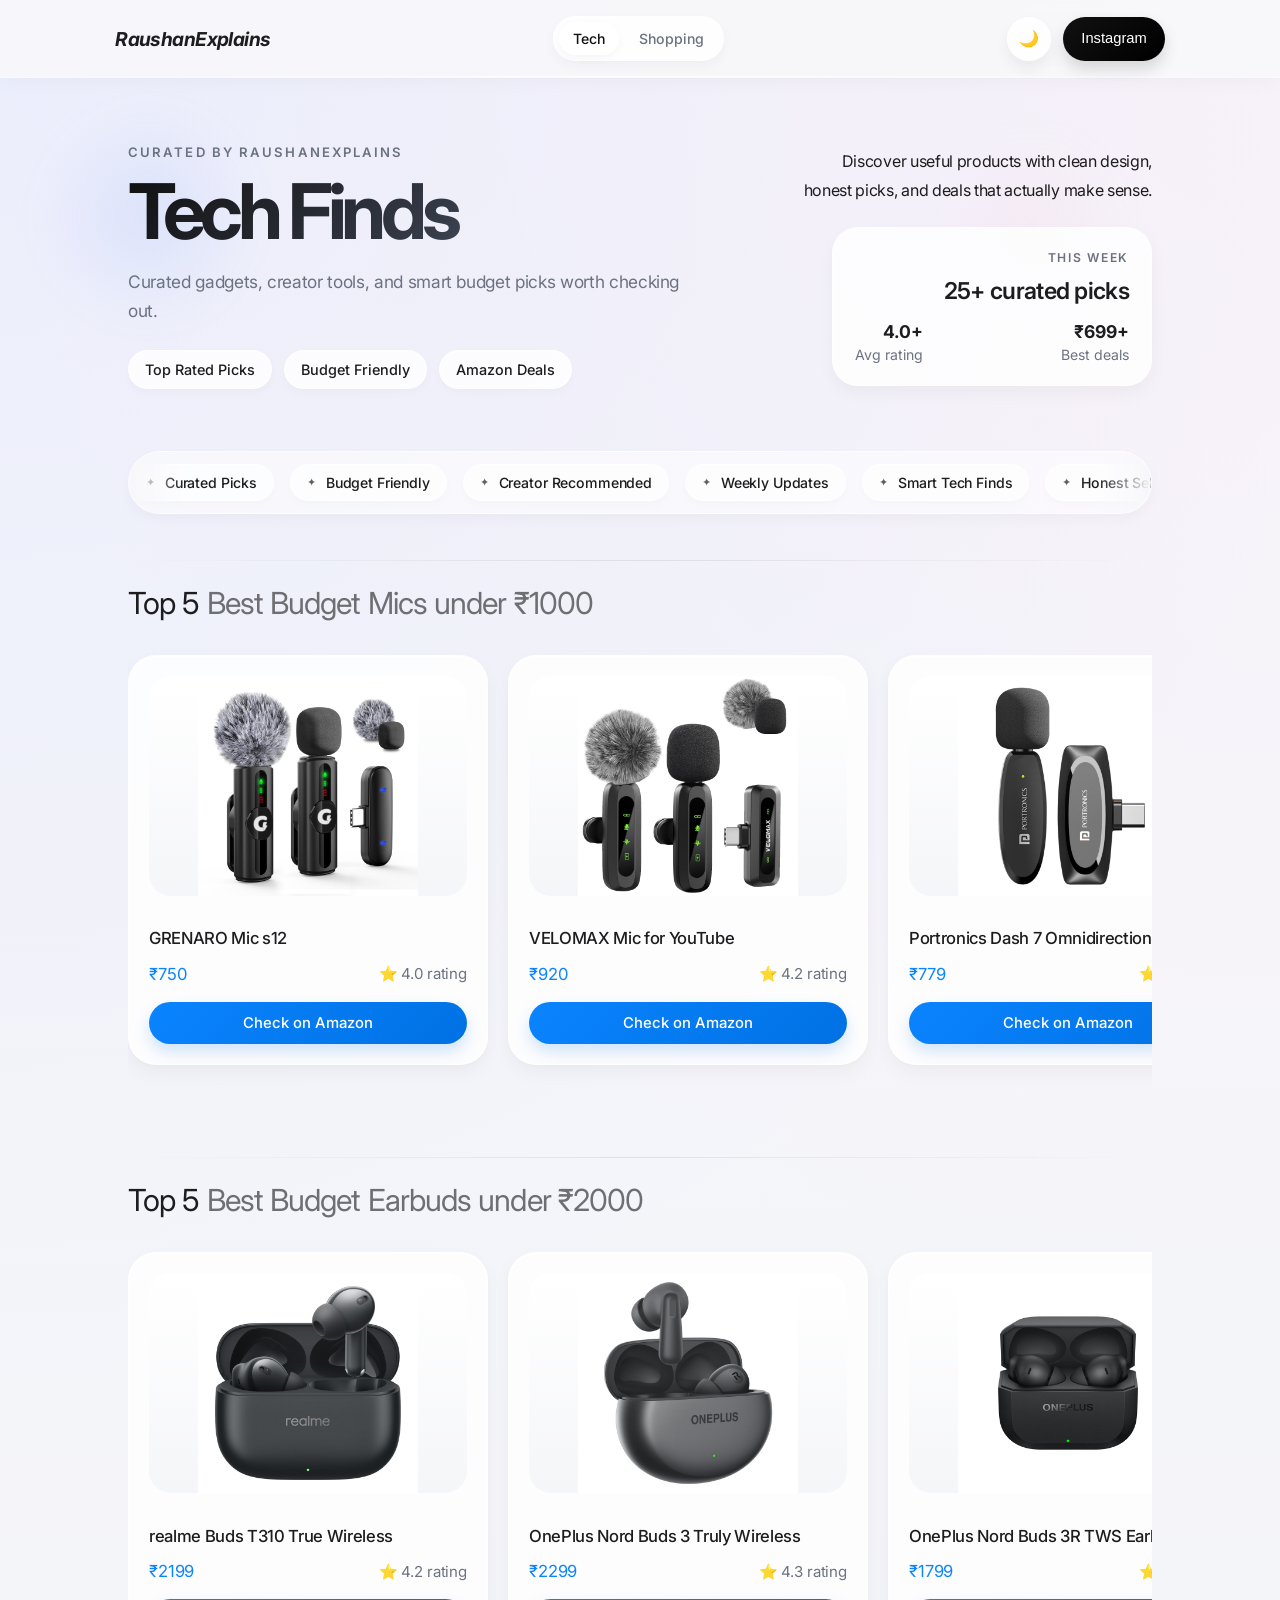
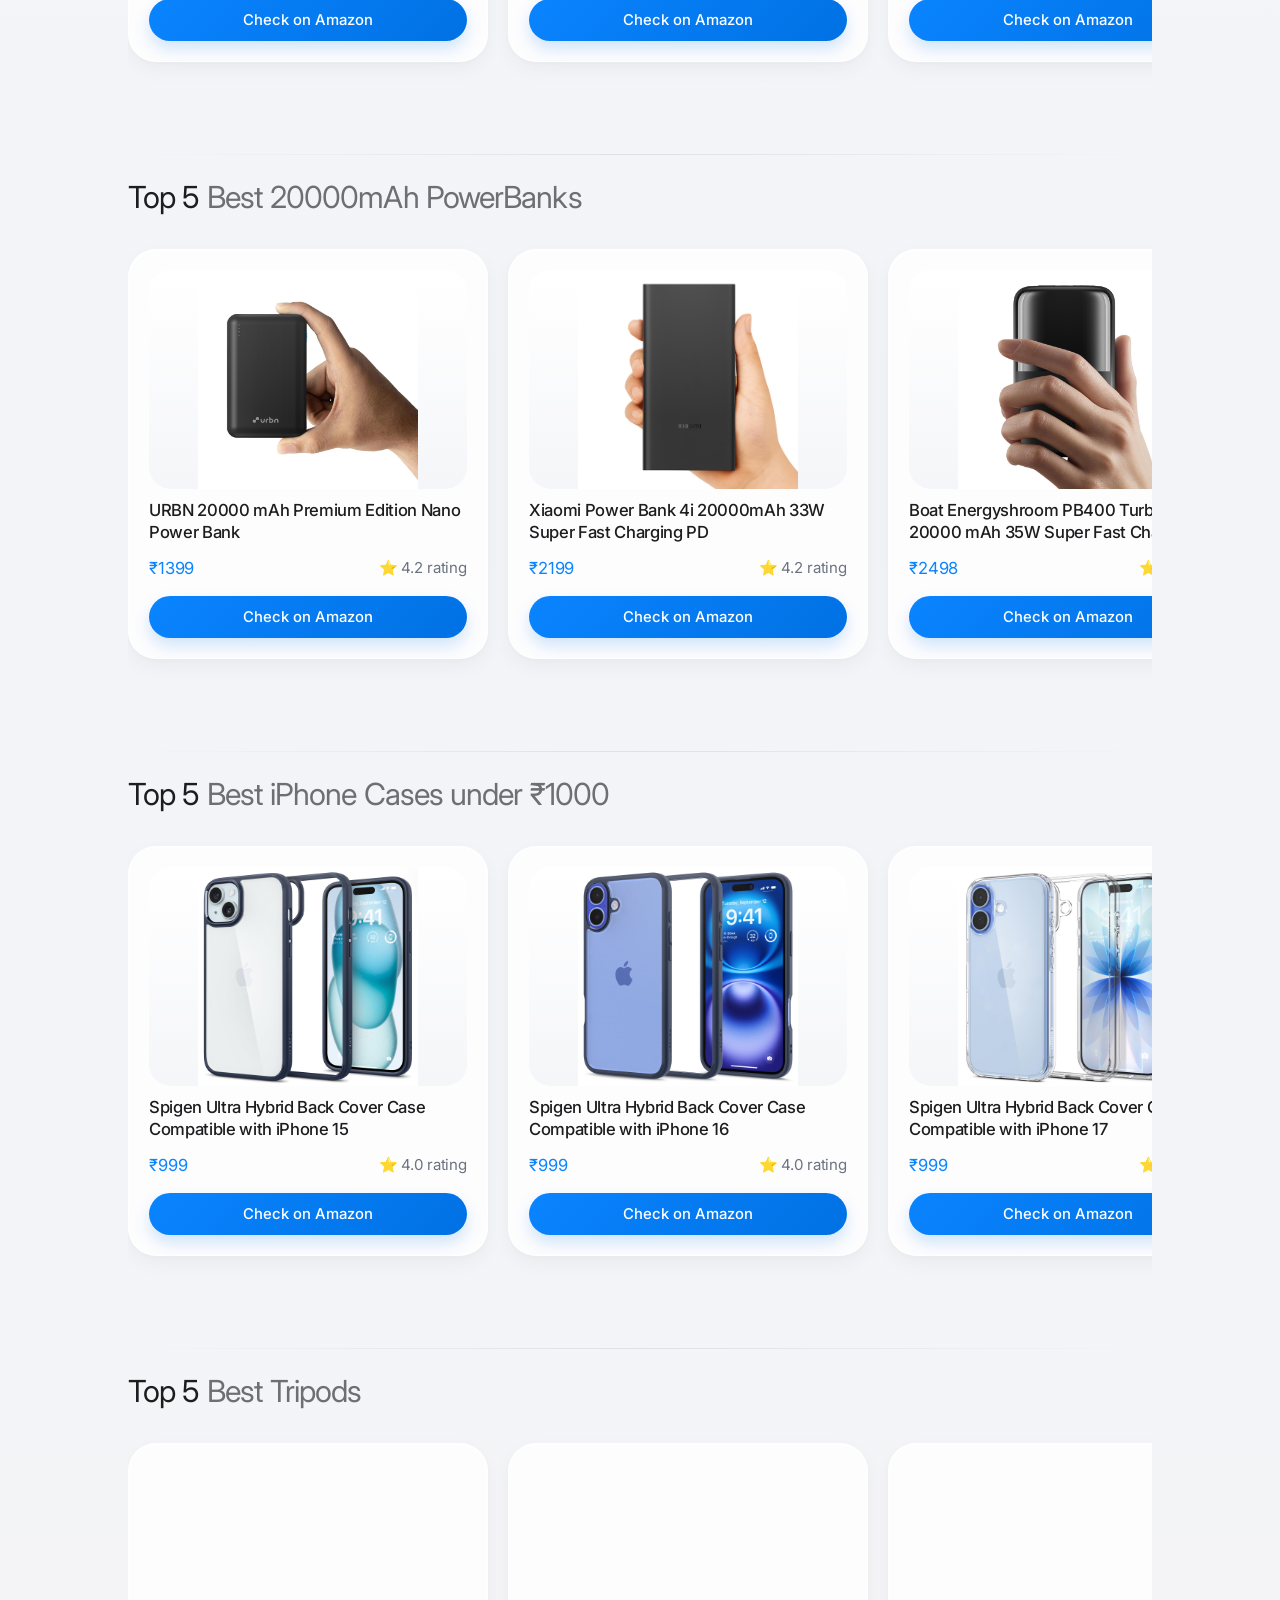
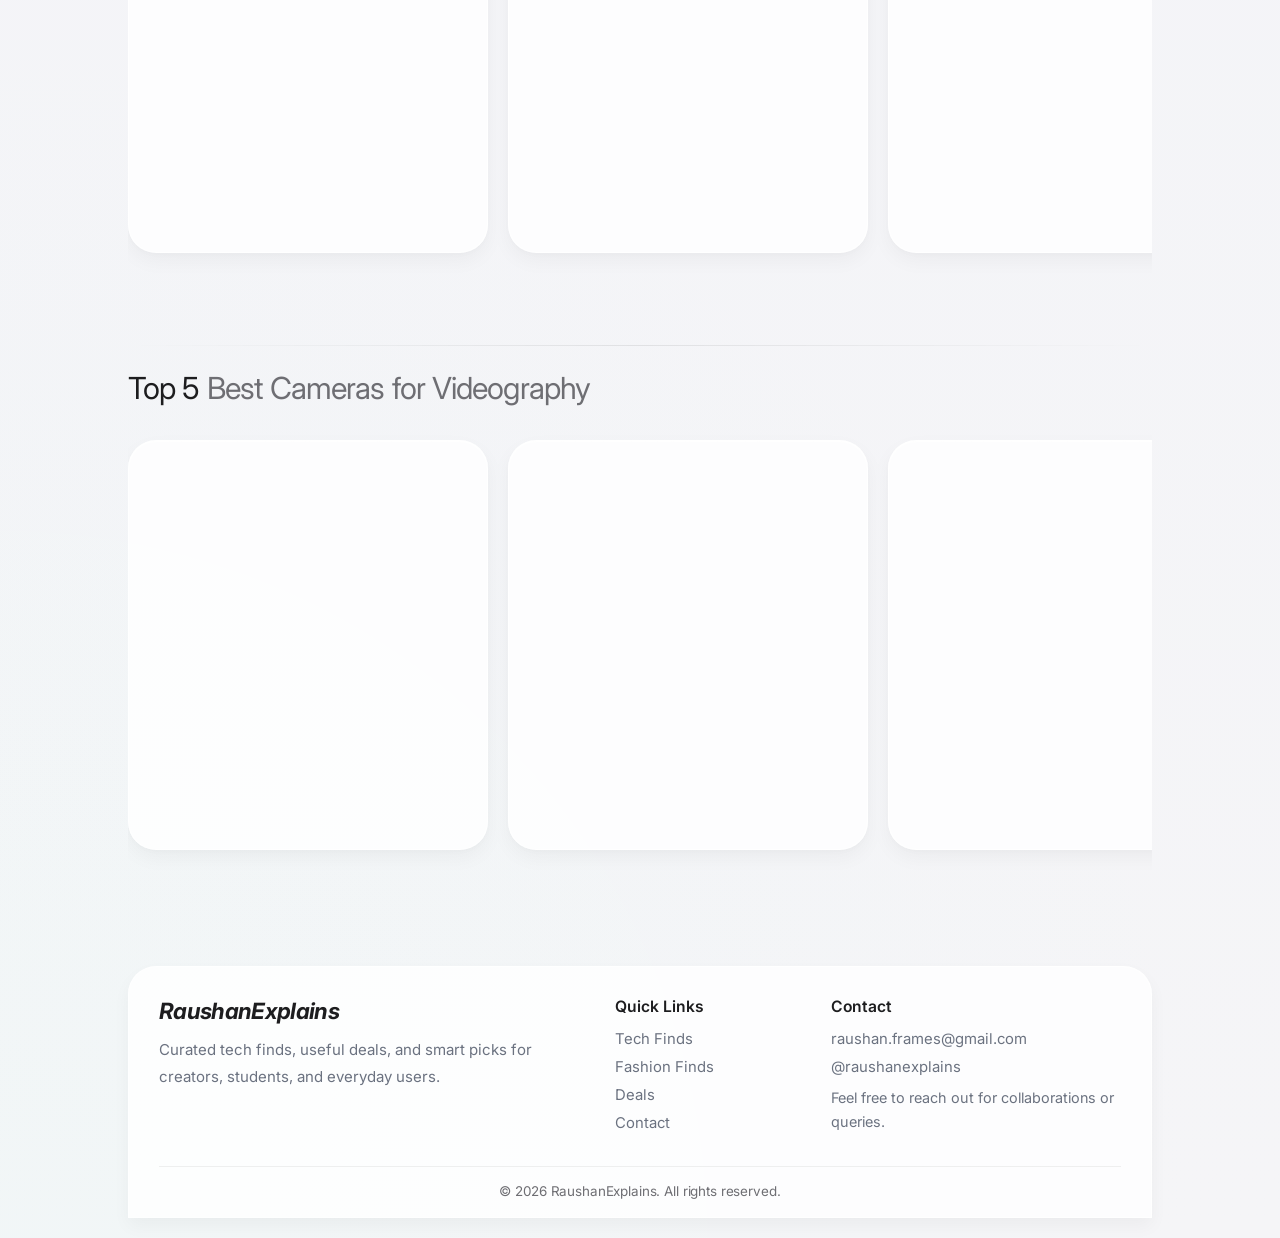
==== index.html @ c3e69b38 "changes" ====
<!DOCTYPE html>
<html lang="en">

<head>
    <meta charset="UTF-8" />
    <meta name="viewport" content="width=device-width, initial-scale=1.0" />
    <title>RaushanExplains | Tech Finds</title>
    <link rel="stylesheet" href="style.css" />
</head>

<body>
    <div class="page-loader" id="pageLoader">
        <div class="loader-inner">
            <div class="loader-brand shimmer-block"></div>

            <div class="loader-hero">
                <div class="loader-left">
                    <div class="skeleton-line short shimmer-block"></div>
                    <div class="skeleton-line title shimmer-block"></div>
                    <div class="skeleton-line medium shimmer-block"></div>
                    <div class="skeleton-line medium shimmer-block"></div>

                    <div class="loader-badges">
                        <span class="skeleton-pill shimmer-block"></span>
                        <span class="skeleton-pill shimmer-block"></span>
                        <span class="skeleton-pill shimmer-block"></span>
                    </div>
                </div>

                <div class="loader-right">
                    <div class="skeleton-card shimmer-block"></div>
                </div>
            </div>

            <div class="loader-products">
                <div class="skeleton-product shimmer-block"></div>
                <div class="skeleton-product shimmer-block"></div>
                <div class="skeleton-product shimmer-block"></div>
            </div>
        </div>
    </div>

    <header class="header">
        <div class="header-box">
            <h1 id="logo">RaushanExplains</h1>

            <div class="mode-switch-wrap">
                <div class="mode-switch">
                    <a href="index.html" class="mode-tab active">Tech</a>
                    <a href="shopping.html" class="mode-tab">Shopping</a>
                </div>
            </div>

            <div class="header-actions">
                <button class="theme-toggle" id="themeToggle" aria-label="Toggle dark mode">
                    <span class="theme-icon">🌙</span>
                </button>

                <a href="https://www.instagram.com/raushanexplains/" target="_blank" rel="noopener noreferrer"
                    class="insta-link">
                    <button class="contact-btn insta-btn">
                        <span>Instagram</span>
                    </button>
                </a>
            </div>
        </div>
    </header>

    <div class="blank"></div>

    <section class="hero reveal">
        <div class="hero-left">
            <p class="hero-label">Curated by RaushanExplains</p>
            <h1>Tech Finds</h1>
            <p class="hero-subtext">
                Curated gadgets, creator tools, and smart budget picks worth checking out.
            </p>

            <div class="hero-badges">
                <span>Top Rated Picks</span>
                <span id="budget">Budget Friendly</span>
                <span>Amazon Deals</span>
            </div>
        </div>

        <div class="hero-right">
            <p class="hero-right-text">
                Discover useful products with clean design, honest picks, and deals that actually make sense.
            </p>

            <div class="hero-card">
                <p class="hero-card-label">This Week</p>
                <h3>25+ curated picks</h3>
                <div class="hero-card-stats">
                    <div>
                        <strong>4.0+</strong>
                        <span>Avg rating</span>
                    </div>
                    <div>
                        <strong>₹699+</strong>
                        <span>Best deals</span>
                    </div>
                </div>
            </div>
        </div>
    </section>

    <div class="trust-marquee">
        <div class="trust-track">
            <span>Curated Picks</span>
            <span>Budget Friendly</span>
            <span>Creator Recommended</span>
            <span>Weekly Updates</span>
            <span>Smart Tech Finds</span>
            <span>Honest Selections</span>

            <span>Curated Picks</span>
            <span>Budget Friendly</span>
            <span>Creator Recommended</span>
            <span>Weekly Updates</span>
            <span>Smart Tech Finds</span>
            <span>Honest Selections</span>
        </div>
    </div>

    <section class="top">
        <div class="top1">
            <h1>Top 5 <span>Best Budget Mics under ₹1000</span></h1>
        </div>

        <div class="box">
            <div class="box1">
                <div class="img-area">
                    <img src="images/grenaros12.jpg" alt="GRENARO Mic s12" />
                </div>
                <div class="product-info">
                    <h3>GRENARO Mic s12</h3>
                    <div class="para">
                        <p class="price">₹750</p>
                        <p>⭐ 4.0 rating</p>
                    </div>
                    <a href="https://amzn.to/4bwFeSi" target="_blank" rel="noopener noreferrer sponsored">
                        <div class="check">Check on Amazon</div>
                    </a>
                </div>
            </div>

            <div class="box1">
                <div class="img-area">
                    <img src="images/velomax.jpg" alt="VELOMAX Mic for YouTube" />
                </div>
                <div class="product-info">
                    <h3>VELOMAX Mic for YouTube</h3>
                    <div class="para">
                        <p class="price">₹920</p>
                        <p>⭐ 4.2 rating</p>
                    </div>
                    <a href="https://amzn.to/4uu0Gjz" target="_blank" rel="noopener noreferrer sponsored">
                        <div class="check">Check on Amazon</div>
                    </a>
                </div>
            </div>

            <div class="box1">
                <div class="img-area">
                    <img src="images/portronics.jpg" alt="Portronics Dash 7 Omnidirectional" />
                </div>
                <div class="product-info">
                    <h3>Portronics Dash 7 Omnidirectional</h3>
                    <div class="para">
                        <p class="price">₹779</p>
                        <p>⭐ 4.0 rating</p>
                    </div>
                    <a href="https://amzn.to/4bgzT2J" target="_blank" rel="noopener noreferrer sponsored">
                        <div class="check">Check on Amazon</div>
                    </a>
                </div>
            </div>

            <div class="box1">
                <div class="img-area">
                    <img src="images/BOYA ByM1.jpg" alt="ByM1 Auxiliary Omnidirectional Lavalier" />
                </div>
                <div class="product-info">
                    <h3>BOYA ByM1 Auxiliary Omnidirectional Lavalier</h3>
                    <div class="para">
                        <p class="price">₹849</p>
                        <p>⭐ 4.0 rating</p>
                    </div>
                    <a href="https://amzn.to/4rA7lpK" target="_blank" rel="noopener noreferrer sponsored">
                        <div class="check">Check on Amazon</div>
                    </a>
                </div>
            </div>

            <div class="box1">
                <div class="img-area">
                    <img src="images/Digitek.jpg" alt="Digitek DWM-001 Wireless Microphone" />
                </div>
                <div class="product-info">
                    <h3>Digitek DWM-001 Wireless Microphone</h3>
                    <div class="para">
                        <p class="price">₹699</p>
                        <p>⭐ 3.5 rating</p>
                    </div>
                     <a href="https://amzn.to/4dxYnpw" target="_blank" rel="noopener noreferrer sponsored">
                        <div class="check">Check on Amazon</div>
                    </a>
                </div>
            </div>
        </div>
    </section>

    <section class="top reveal">
        <div class="top1">
            <h1>Top 5 <span>Best Budget Earbuds under ₹2000</span></h1>
        </div>

        <div class="box">
            <div class="box1">
                <div class="img-area">
                    <img src="images/realme buds t310.jpg" alt="realme Buds T310 True Wireless" />
                </div>
                <div class="product-info">
                    <h3>realme Buds T310 True Wireless</h3>
                    <div class="para">
                        <p class="price">₹2199</p>
                        <p>⭐ 4.2 rating</p>
                    </div>
                     <a href="https://amzn.to/4sI510M" target="_blank" rel="noopener noreferrer sponsored">
                        <div class="check">Check on Amazon</div>
                    </a>
                </div>
            </div>

            <div class="box1">
                <div class="img-area">
                    <img src="images/oneplus nord 3.jpg" alt="OnePlus Nord Buds 3 Truly Wireless" />
                </div>
                <div class="product-info">
                    <h3>OnePlus Nord Buds 3 Truly Wireless</h3>
                    <div class="para">
                        <p class="price">₹2299</p>
                        <p>⭐ 4.3 rating</p>
                    </div>
                    <a href="https://amzn.to/4buOCWJ" target="_blank" rel="noopener noreferrer sponsored">
                        <div class="check">Check on Amazon</div>
                    </a>

                </div>
            </div>

            <div class="box1">
                <div class="img-area">
                    <img src="images/oneplus nord buds 3r.jpg" alt="OnePlus Nord Buds 3R TWS Earbuds" />
                </div>
                <div class="product-info">
                    <h3>OnePlus Nord Buds 3R TWS Earbuds</h3>
                    <div class="para">
                        <p class="price">₹1799</p>
                        <p>⭐ 4.2 rating</p>
                    </div>
                    <a href="https://amzn.to/3PGWwVy" target="_blank" rel="noopener noreferrer sponsored">
                        <div class="check">Check on Amazon</div>
                    </a>

                </div>
            </div>

            <div class="box1">
                <div class="img-area">
                    <img src="images/boat airdopes.jpg" alt="Boat Airdopes Joy" />
                </div>
                <div class="product-info">
                    <h3>Boat Airdopes Joy, 35Hrs Battery</h3>
                    <div class="para">
                        <p class="price">₹849</p>
                        <p>⭐ 3.7 rating</p>
                    </div>
                    <a href="https://amzn.to/47Hrz9Z" target="_blank" rel="noopener noreferrer sponsored">
                        <div class="check">Check on Amazon</div>
                    </a>

                </div>
            </div>

            <div class="box1">
                <div class="img-area">
                    <img src="images/boat airdopes 141.jpg" alt="Boat Airdopes 141 Gen 2" />
                </div>
                <div class="product-info">
                    <h3>Boat Airdopes 141 Gen 2</h3>
                    <div class="para">
                        <p class="price">₹799</p>
                        <p>⭐ 3.8 rating</p>
                    </div>
                    <a href="https://amzn.to/4srO3nN" target="_blank" rel="noopener noreferrer sponsored">
                        <div class="check">Check on Amazon</div>
                    </a>

                </div>
            </div>
        </div>
    </section>

    <section class="top">
        <div class="top1">
            <h1>Top 5 <span>Best 20000mAh PowerBanks</span></h1>
        </div>

        <div class="box">
            <div class="box1">
                <div class="img-area">
                    <img src="images/urbn.jpg" alt="URBN 20000mAh Power Bank" />
                </div>
                <div class="product-info">
                    <h3>URBN 20000 mAh Premium Edition Nano Power Bank</h3>
                    <div class="para">
                        <p class="price">₹1399</p>
                        <p>⭐ 4.2 rating</p>
                    </div>
                    <a href="https://amzn.to/4rzBmG7" target="_blank" rel="noopener noreferrer sponsored">
                        <div class="check">Check on Amazon</div>
                    </a>

                </div>
            </div>

            <div class="box1">
                <div class="img-area">
                    <img src="images/xiaomi.jpg" alt="Xiaomi Power Bank 4i" />
                </div>
                <div class="product-info">
                    <h3>Xiaomi Power Bank 4i 20000mAh 33W Super Fast Charging PD</h3>
                    <div class="para">
                        <p class="price">₹2199</p>
                        <p>⭐ 4.2 rating</p>
                    </div>
                   <a href="https://amzn.to/4uCh95c" target="_blank" rel="noopener noreferrer sponsored">
                        <div class="check">Check on Amazon</div>
                    </a>

                </div>
            </div>

            <div class="box1">
                <div class="img-area">
                    <img src="images/boat energyshroom.jpg" alt="Boat Energyshroom PB400" />
                </div>
                <div class="product-info">
                    <h3>Boat Energyshroom PB400 Turbo X 20000 mAh 35W Super Fast Charging</h3>
                    <div class="para">
                        <p class="price">₹2498</p>
                        <p>⭐ 4.2 rating</p>
                    </div>
                    <a href="https://amzn.to/4bPd8mF" target="_blank" rel="noopener noreferrer sponsored">
                        <div class="check">Check on Amazon</div>
                    </a>

                </div>
            </div>

            <div class="box1">
                <div class="img-area">
                    <img src="images/URBN 20000mAh 35W Turbo Fast.jpg" alt="URBN 20000mAh 35W Turbo Fast Charging" />
                </div>
                <div class="product-info">
                    <h3>URBN 20000mAh 35W Turbo Fast Charging Power Bank | Dual Output</h3>
                    <div class="para">
                        <p class="price">₹1499</p>
                        <p>⭐ 4.2 rating</p>
                    </div>
                   <a href="https://amzn.to/4sP8oTE" target="_blank" rel="noopener noreferrer sponsored">
                        <div class="check">Check on Amazon</div>
                    </a>

                </div>
            </div>

            <div class="box1">
                <div class="img-area">
                    <img src="images/amazon basics.jpg" alt="Amazon Basics 20000mAh Power Bank" />
                </div>
                <div class="product-info">
                    <h3>Amazon Basics 20000 mAh Power Bank | 22.5W Fast Charging</h3>
                    <div class="para">
                        <p class="price">₹899</p>
                        <p>⭐ 3.9 rating</p>
                    </div>
                    <a href="https://amzn.to/473lrZt" target="_blank" rel="noopener noreferrer sponsored">
                        <div class="check">Check on Amazon</div>
                    </a>

                </div>
            </div>
        </div>
    </section>

    <section class="top">
        <div class="top1">
            <h1>Top 5 <span>Best iPhone Cases under ₹1000</span></h1>
        </div>

        <div class="box">
            <div class="box1">
                <div class="img-area">
                    <img src="images/spigen ultra hydbrid back cover.jpg" alt="Spigen Ultra Hybrid iPhone 15 Case" />
                </div>
                <div class="product-info">
                    <h3>Spigen Ultra Hybrid Back Cover Case Compatible with iPhone 15</h3>
                    <div class="para">
                        <p class="price">₹999</p>
                        <p>⭐ 4.0 rating</p>
                    </div>
                   <a href="https://amzn.to/4bAXCtn" target="_blank" rel="noopener noreferrer sponsored">
                        <div class="check">Check on Amazon</div>
                    </a>

                </div>
            </div>

            <div class="box1">
                <div class="img-area">
                    <img src="images/spigen for 16.jpg" alt="Spigen Ultra Hybrid iPhone 16 Case" />
                </div>
                <div class="product-info">
                    <h3>Spigen Ultra Hybrid Back Cover Case Compatible with iPhone 16</h3>
                    <div class="para">
                        <p class="price">₹999</p>
                        <p>⭐ 4.0 rating</p>
                    </div>
                    <a href="https://amzn.to/4bQw5Fu" target="_blank" rel="noopener noreferrer sponsored">
                        <div class="check">Check on Amazon</div>
                    </a>

                </div>
            </div>

            <div class="box1">
                <div class="img-area">
                    <img src="images/spigen for 17.jpg" alt="Spigen Ultra Hybrid iPhone 17 Case" />
                </div>
                <div class="product-info">
                    <h3>Spigen Ultra Hybrid Back Cover Case Compatible with iPhone 17</h3>
                    <div class="para">
                        <p class="price">₹999</p>
                        <p>⭐ 4.0 rating</p>
                    </div>
                    <a href="https://amzn.to/4rEcNIa" target="_blank" rel="noopener noreferrer sponsored">
                        <div class="check">Check on Amazon</div>
                    </a>

                </div>
            </div>

            <div class="box1">
                <div class="img-area">
                    <img src="images/daily objects.jpg" alt="DailyObjects Beam 2.0 iPhone 15 Case" />
                </div>
                <div class="product-info">
                    <h3>DailyObjects Beam 2.0 Magnetic Protective Cover Compatible with iPhone 15</h3>
                    <div class="para">
                        <p class="price">₹998</p>
                        <p>⭐ 4.0 rating</p>
                    </div>
                <a href="https://amzn.to/4lJ54Yc" target="_blank" rel="noopener noreferrer sponsored">
                        <div class="check">Check on Amazon</div>
                    </a>

                </div>
            </div>

            <div class="box1">
                <div class="img-area">
                    <img src="images/ringke fusion.jpg" alt="Ringke Fusion iPhone Case" />
                </div>
                <div class="product-info">
                    <h3>Ringke Fusion Magnetic Clear Back Cover for iPhone 15</h3>
                    <div class="para">
                        <p class="price">₹998</p>
                        <p>⭐ 4.0 rating</p>
                    </div>
                   <a href="https://amzn.to/4bm5GOo" target="_blank" rel="noopener noreferrer sponsored">
                        <div class="check">Check on Amazon</div>
                    </a>

                </div>
            </div>
        </div>
    </section>

    <section class="top">
        <div class="top1">
            <h1>Top 5 <span>Best Tripods</span></h1>
        </div>
        <div class="box">
            <div class="box1"></div>
            <div class="box1"></div>
            <div class="box1"></div>
            <div class="box1"></div>
            <div class="box1"></div>
        </div>
    </section>

    <section class="top">
        <div class="top1">
            <h1>Top 5 <span>Best Cameras for Videography</span></h1>
        </div>
        <div class="box">
            <div class="box1"></div>
            <div class="box1"></div>
            <div class="box1"></div>
            <div class="box1"></div>
            <div class="box1"></div>
        </div>
    </section>

    <footer class="footer reveal">
        <div class="footer-container">
            <div class="footer-top">
                <div class="footer-brand">
                    <h2>RaushanExplains</h2>
                    <p>
                        Curated tech finds, useful deals, and smart picks for creators,
                        students, and everyday users.
                    </p>
                </div>

                <div class="footer-links">
                    <h3>Quick Links</h3>
                    <a href="index.html">Tech Finds</a>
                    <a href="shopping.html">Fashion Finds</a>
                    <a href="#">Deals</a>
                    <a href="#">Contact</a>
                </div>

                <div class="footer-contact">
                    <h3>Contact</h3>
                    <a href="mailto:raushan.frames@gmail.com">raushan.frames@gmail.com</a>
                    <a href="https://www.instagram.com/raushanexplains/" target="_blank"
                        rel="noopener noreferrer">@raushanexplains</a>
                    <p>Feel free to reach out for collaborations or queries.</p>
                </div>
            </div>

            <div class="footer-bottom">
                <p>© 2026 RaushanExplains. All rights reserved.</p>
            </div>
        </div>
    </footer>

    <button class="back-to-top">↑</button>

    <script src="script.js"></script>
</body>

</html>
---- style.css ----
@import url('https://fonts.googleapis.com/css2?family=Inter:wght@100..900&display=swap');

:root {
    --bg-main:
        radial-gradient(circle at top left, rgba(186, 200, 255, 0.20), transparent 30%),
        radial-gradient(circle at top right, rgba(255, 214, 235, 0.16), transparent 28%),
        radial-gradient(circle at bottom left, rgba(214, 255, 245, 0.12), transparent 26%),
        linear-gradient(180deg, #f7f7fb 0%, #f3f4f8 45%, #f5f5f7 100%);

    --text-main: #1d1d1f;
    --text-soft: #6b7280;
    --text-muted: #6e6e73;
    --heading-grad: linear-gradient(135deg, #111111 0%, #343946 55%, #657085 100%);

    --header-bg: rgba(248, 248, 251, 0.82);
    --header-border: rgba(255, 255, 255, 0.42);
    --header-shadow: 0 4px 18px rgba(0, 0, 0, 0.03);

    --glass-bg: rgba(255, 255, 255, 0.82);
    --glass-border: rgba(255, 255, 255, 0.62);
    --glass-strong: rgba(255, 255, 255, 0.90);
    --glass-shadow:
        0 8px 20px rgba(0, 0, 0, 0.04),
        0 2px 8px rgba(0, 0, 0, 0.025),
        inset 0 1px 0 rgba(255, 255, 255, 0.72);

    --card-hover-shadow:
        0 12px 22px rgba(17, 24, 39, 0.07),
        0 4px 10px rgba(17, 24, 39, 0.03);

    --img-area-bg: linear-gradient(180deg, rgba(255, 255, 255, 0.94), rgba(244, 245, 248, 0.94));

    --blue-btn: linear-gradient(135deg, #0a84ff, #0071e3);
    --dark-btn: linear-gradient(135deg, #111111, #000000);
    --blue-shadow: 0 8px 16px rgba(0, 113, 227, 0.18);
    --blue-shadow-hover: 0 10px 18px rgba(0, 113, 227, 0.22);

    --theme-btn-bg: rgba(255, 255, 255, 0.74);
    --theme-btn-border: rgba(255, 255, 255, 0.64);
    --theme-btn-color: #111111;
    --theme-btn-shadow: 0 8px 14px rgba(0, 0, 0, 0.06);

    --line-soft: rgba(0, 0, 0, 0.08);
    --footer-border: rgba(0, 0, 0, 0.06);
    --price-color: #0a84ff;
}

body.dark-mode {
    --bg-main:
        radial-gradient(circle at top left, rgba(65, 88, 208, 0.14), transparent 30%),
        radial-gradient(circle at top right, rgba(170, 85, 255, 0.12), transparent 28%),
        radial-gradient(circle at bottom left, rgba(0, 210, 255, 0.08), transparent 24%),
        linear-gradient(180deg, #0d0f14 0%, #11141b 45%, #151922 100%);

    --text-main: #f5f7fb;
    --text-soft: #a8b0bf;
    --text-muted: #98a1b2;
    --heading-grad: linear-gradient(135deg, #ffffff 0%, #c5cede 55%, #8b96ad 100%);

    --header-bg: rgba(17, 20, 27, 0.86);
    --header-border: rgba(255, 255, 255, 0.08);
    --header-shadow: 0 8px 22px rgba(0, 0, 0, 0.22);

    --glass-bg: rgba(22, 27, 37, 0.82);
    --glass-border: rgba(255, 255, 255, 0.08);
    --glass-strong: rgba(255, 255, 255, 0.16);
    --glass-shadow:
        0 10px 22px rgba(0, 0, 0, 0.22),
        0 4px 8px rgba(0, 0, 0, 0.16),
        inset 0 1px 0 rgba(255, 255, 255, 0.04);

    --card-hover-shadow:
        0 14px 24px rgba(0, 0, 0, 0.26),
        0 6px 12px rgba(0, 0, 0, 0.16);

    --img-area-bg: linear-gradient(180deg, rgba(29, 35, 47, 0.95), rgba(21, 26, 35, 0.95));

    --theme-btn-bg: rgba(255, 255, 255, 0.06);
    --theme-btn-border: rgba(255, 255, 255, 0.08);
    --theme-btn-color: #f5f7fb;
    --theme-btn-shadow: 0 8px 16px rgba(0, 0, 0, 0.18);

    --line-soft: rgba(255, 255, 255, 0.10);
    --footer-border: rgba(255, 255, 255, 0.08);
    --price-color: #4da3ff;
}

* {
    margin: 0;
    padding: 0;
    box-sizing: border-box;
}

html,
body {
    width: 100%;
    min-height: 100%;
    font-family: "Inter", sans-serif;
    overflow-x: hidden;
    background: var(--bg-main);
    color: var(--text-main);
}

body::before {
    content: "";
    position: fixed;
    inset: 0;
    pointer-events: none;
    background: radial-gradient(rgba(255, 255, 255, 0.10) 1px, transparent 1px);
    background-size: 24px 24px;
    opacity: 0.10;
}

body.dark-mode::before {
    opacity: 0.05;
}

.header {
    height: 78px;
    width: 100%;
    position: fixed;
    top: 0;
    left: 0;
    z-index: 1000;
    background: var(--header-bg);
    backdrop-filter: blur(6px);
    -webkit-backdrop-filter: blur(6px);
    border-bottom: 1px solid var(--header-border);
    box-shadow: var(--header-shadow);
    transition: background 0.2s ease, border-color 0.2s ease, box-shadow 0.2s ease;
}

.header::after {
    content: "";
    position: absolute;
    left: 0;
    bottom: 0;
    width: 100%;
    height: 1px;
    background: linear-gradient(90deg, transparent, var(--glass-strong), transparent);
}

.header-box {
    width: 82%;
    height: 100%;
    margin: auto;
    display: flex;
    align-items: center;
    justify-content: space-between;
    gap: 18px;
}

#logo {
    font-size: 1.2rem;
    font-weight: 700;
    font-style: italic;
    color: var(--text-main);
    letter-spacing: -0.03em;
    white-space: nowrap;
}

.mode-switch-wrap {
    display: flex;
    justify-content: center;
    min-width: 0;
    flex: 1;
}

.mode-switch {
    display: inline-flex;
    align-items: center;
    gap: 6px;
    padding: 5px;
    border-radius: 999px;
    background: var(--glass-bg);
    border: 1px solid var(--glass-border);
    box-shadow: 0 5px 12px rgba(0, 0, 0, 0.035);
    max-width: 100%;
}

.mode-tab {
    text-decoration: none;
    color: var(--text-soft);
    font-size: 0.88rem;
    font-weight: 500;
    padding: 8px 14px;
    border-radius: 999px;
    transition: background 0.18s ease, color 0.18s ease;
    white-space: nowrap;
}

.mode-tab.active {
    background: rgba(255, 255, 255, 0.94);
    color: #111111;
    box-shadow: 0 3px 8px rgba(0, 0, 0, 0.04);
}

body.dark-mode .mode-tab.active {
    background: rgba(255, 255, 255, 0.12);
    color: #ffffff;
}

.header-actions {
    display: flex;
    align-items: center;
    gap: 12px;
}

.theme-toggle {
    width: 44px;
    height: 44px;
    border-radius: 50%;
    border: 1px solid var(--theme-btn-border);
    background: var(--theme-btn-bg);
    color: var(--theme-btn-color);
    box-shadow: var(--theme-btn-shadow);
    cursor: pointer;
    transition: transform 0.16s ease, box-shadow 0.16s ease;
    display: flex;
    align-items: center;
    justify-content: center;
    font-size: 1rem;
}

.theme-toggle:hover {
    transform: translateY(-1px);
}

.header-box a {
    text-decoration: none;
}

.contact-btn {
    padding: 12px 20px;
    font-size: 0.92rem;
    font-weight: 500;
    color: white;
    background: var(--dark-btn);
    border: none;
    border-radius: 999px;
    cursor: pointer;
    box-shadow: 0 8px 16px rgba(0, 0, 0, 0.14);
    transition: transform 0.16s ease, box-shadow 0.16s ease;
}

.contact-btn:hover {
    transform: translateY(-1px);
    box-shadow: 0 10px 18px rgba(0, 0, 0, 0.16);
}

.insta-link {
    text-decoration: none;
    display: inline-flex;
}

.insta-btn {
    display: inline-flex;
    align-items: center;
    justify-content: center;
    height: 44px;
    padding: 0 18px;
    line-height: 1;
}

.insta-btn span {
    display: inline-block;
    line-height: 1;
}

.blank {
    height: 88px;
    width: 100%;
}

.hero {
    width: 80%;
    margin: 28px auto 34px;
    min-height: 280px;
    display: flex;
    align-items: center;
    justify-content: space-between;
    gap: 56px;
    padding: 28px 0;
    position: relative;
    isolation: isolate;
}

.hero::before {
    content: "";
    position: absolute;
    left: -100px;
    top: -20px;
    width: 240px;
    height: 240px;
    background: radial-gradient(circle, rgba(111, 152, 255, 0.14), transparent 65%);
    filter: blur(18px);
    z-index: -1;
}

.hero::after {
    content: "";
    position: absolute;
    right: 20px;
    top: 10px;
    width: 200px;
    height: 200px;
    background: radial-gradient(circle, rgba(255, 188, 214, 0.12), transparent 65%);
    filter: blur(18px);
    z-index: -1;
}

.hero-left {
    max-width: 620px;
}

.hero-label {
    font-size: 0.82rem;
    text-transform: uppercase;
    letter-spacing: 0.16em;
    color: var(--text-soft);
    margin-bottom: 16px;
    font-weight: 600;
}

.hero-left h1 {
    font-size: 4.8rem;
    font-weight: 700;
    letter-spacing: -0.07em;
    line-height: 0.95;
    background: var(--heading-grad);
    -webkit-background-clip: text;
    -webkit-text-fill-color: transparent;
}

.hero-subtext {
    margin-top: 18px;
    font-size: 1.08rem;
    line-height: 1.7;
    color: var(--text-soft);
    max-width: 560px;
    letter-spacing: -0.02em;
}

.hero-badges {
    display: flex;
    gap: 12px;
    flex-wrap: wrap;
    margin-top: 24px;
}

.hero-badges span {
    padding: 10px 16px;
    border-radius: 999px;
    background: var(--glass-bg);
    border: 1px solid var(--glass-border);
    box-shadow: 0 4px 10px rgba(0, 0, 0, 0.025);
    font-size: 0.9rem;
    font-weight: 500;
    color: var(--text-main);
}

.hero-right {
    max-width: 360px;
    display: flex;
    flex-direction: column;
    align-items: flex-end;
    gap: 22px;
    text-align: right;
}

.hero-right-text {
    font-size: 1rem;
    line-height: 1.8;
    color: var(--text-main);
    letter-spacing: -0.02em;
}

.hero-card {
    width: 100%;
    max-width: 320px;
    padding: 22px;
    border-radius: 26px;
    background: var(--glass-bg);
    border: 1px solid var(--glass-border);
    box-shadow: 0 8px 18px rgba(0, 0, 0, 0.04);
    transition: box-shadow 0.18s ease;
}

.hero-card:hover {
    box-shadow: 0 12px 20px rgba(0, 0, 0, 0.06);
}

.hero-card-label {
    font-size: 0.76rem;
    text-transform: uppercase;
    letter-spacing: 0.14em;
    color: var(--text-soft);
    font-weight: 600;
    margin-bottom: 12px;
}

.hero-card h3 {
    font-size: 1.45rem;
    font-weight: 600;
    color: var(--text-main);
    letter-spacing: -0.03em;
    margin-bottom: 16px;
}

.hero-card-stats {
    display: flex;
    justify-content: space-between;
    gap: 18px;
}

.hero-card-stats div {
    display: flex;
    flex-direction: column;
}

.hero-card-stats strong {
    font-size: 1.1rem;
    color: var(--text-main);
    margin-bottom: 4px;
}

.hero-card-stats span {
    font-size: 0.88rem;
    color: var(--text-soft);
}

.trust-marquee {
    width: 80%;
    margin: 4px auto 28px;
    overflow: hidden;
    position: relative;
    border-radius: 999px;
    background: rgba(255, 255, 255, 0.52);
    border: 1px solid rgba(255, 255, 255, 0.60);
    box-shadow: 0 6px 14px rgba(0, 0, 0, 0.03);
}

.trust-marquee::before,
.trust-marquee::after {
    content: "";
    position: absolute;
    top: 0;
    width: 54px;
    height: 100%;
    z-index: 2;
    pointer-events: none;
}

.trust-marquee::before {
    left: 0;
    background: linear-gradient(to right, rgba(247, 247, 251, 1), rgba(247, 247, 251, 0));
}

.trust-marquee::after {
    right: 0;
    background: linear-gradient(to left, rgba(247, 247, 251, 1), rgba(247, 247, 251, 0));
}

.trust-track {
    display: flex;
    align-items: center;
    gap: 16px;
    width: max-content;
    padding: 12px 0;
    animation: trustScroll 26s linear infinite;
}

.trust-track span {
    display: inline-flex;
    align-items: center;
    white-space: nowrap;
    padding: 9px 16px;
    border-radius: 999px;
    background: rgba(255, 255, 255, 0.66);
    border: 1px solid rgba(255, 255, 255, 0.72);
    color: var(--text-main);
    font-size: 0.88rem;
    font-weight: 500;
    letter-spacing: -0.01em;
    box-shadow: 0 4px 8px rgba(0, 0, 0, 0.02);
}

.trust-track span::before {
    content: "✦";
    font-size: 0.7rem;
    margin-right: 10px;
    opacity: 0.7;
}

.trust-marquee:hover .trust-track {
    animation-play-state: paused;
}

body.dark-mode .trust-marquee {
    background: rgba(22, 27, 37, 0.72);
    border: 1px solid rgba(255, 255, 255, 0.08);
}

body.dark-mode .trust-marquee::before {
    background: linear-gradient(to right, rgba(13, 15, 20, 1), rgba(13, 15, 20, 0));
}

body.dark-mode .trust-marquee::after {
    background: linear-gradient(to left, rgba(13, 15, 20, 1), rgba(13, 15, 20, 0));
}

body.dark-mode .trust-track span {
    background: rgba(255, 255, 255, 0.05);
    border: 1px solid rgba(255, 255, 255, 0.08);
}

.top {
    width: 80%;
    margin: 46px auto 72px;
    position: relative;
}

.top::before {
    content: "";
    display: block;
    width: 100%;
    height: 1px;
    margin-bottom: 24px;
    background: linear-gradient(90deg, transparent, var(--line-soft), transparent);
}

.top1 h1 {
    font-size: 1.9rem;
    font-weight: 400;
    color: var(--text-main);
    margin-bottom: 22px;
    letter-spacing: -0.03em;
}

.top1 h1 span {
    color: var(--text-muted);
}

.box {
    width: 100%;
    display: flex;
    gap: 20px;
    overflow-x: auto;
    overflow-y: hidden;
    scrollbar-width: none;
    padding: 12px 0 20px;
    scroll-snap-type: x proximity;
    -webkit-overflow-scrolling: touch;
    touch-action: pan-x pan-y;
}

.box::-webkit-scrollbar {
    display: none;
}

.box1 {
    position: relative;
    flex: 0 0 340px;
    height: 410px;
    background: var(--glass-bg);
    border: 1px solid var(--glass-border);
    border-radius: 28px;
    box-shadow: var(--glass-shadow);
    transition: box-shadow 0.16s ease, border-color 0.16s ease;
    cursor: pointer;
    overflow: hidden;
    padding: 20px;
    display: flex;
    flex-direction: column;
    justify-content: space-between;
    opacity: 1;
    scroll-snap-align: start;
}

.box1::before {
    content: "";
    position: absolute;
    top: 0;
    left: 18px;
    right: 18px;
    height: 1px;
    background: linear-gradient(90deg, transparent, var(--glass-strong), transparent);
}

.box1:hover {
    box-shadow: var(--card-hover-shadow);
    border-color: var(--glass-strong);
}

.img-area {
    width: 100%;
    height: 220px;
    display: flex;
    align-items: center;
    justify-content: center;
    border-radius: 22px;
    overflow: hidden;
    background: var(--img-area-bg);
    position: relative;
}

.img-area::after {
    content: "";
    position: absolute;
    inset: 0;
    background: radial-gradient(circle at top, rgba(255, 255, 255, 0.14), transparent 55%);
    pointer-events: none;
}

.img-area img {
    width: 100%;
    height: 100%;
    object-fit: contain;
    display: block;
}

.product-info {
    margin-top: 10px;
}

.product-info h3 {
    font-size: 1.04rem;
    font-weight: 500;
    color: var(--text-main);
    line-height: 1.35;
    letter-spacing: -0.02em;
}

.product-info p {
    font-weight: 400;
    letter-spacing: -0.01em;
}

.price {
    font-size: 1.04rem;
    color: var(--price-color);
    font-weight: 700;
}

.para {
    display: flex;
    justify-content: space-between;
    align-items: center;
    padding-top: 14px;
    color: var(--text-muted);
    font-size: 0.94rem;
}

.para p:last-child {
    color: var(--text-soft);
}

.check {
    background: var(--blue-btn);
    color: white;
    text-align: center;
    padding: 12px 0;
    border-radius: 999px;
    font-size: 0.93rem;
    font-weight: 500;
    margin-top: 18px;
    box-shadow: var(--blue-shadow);
    transition: transform 0.16s ease, box-shadow 0.16s ease;

}
.box a {
    text-decoration: none;
}

.check:hover {
    transform: translateY(-1px);
    box-shadow: var(--blue-shadow-hover);
}

.footer {
    width: 100%;
    margin-top: 70px;
    padding: 24px 0 20px;
}

.footer-container {
    width: 80%;
    margin: auto;
    padding: 30px 30px 18px;
    border-radius: 28px 28px 0 0;
    background: var(--glass-bg);
    border: 1px solid var(--glass-border);
    box-shadow: 0 8px 18px rgba(0, 0, 0, 0.04);
}

.footer-top {
    display: flex;
    justify-content: space-between;
    gap: 36px;
    padding-bottom: 24px;
    border-bottom: 1px solid var(--footer-border);
}

.footer-brand {
    max-width: 420px;
}

.footer-brand h2 {
    font-size: 1.4rem;
    font-weight: 700;
    font-style: italic;
    color: var(--text-main);
    letter-spacing: -0.03em;
    margin-bottom: 12px;
}

.footer-brand p {
    font-size: 0.94rem;
    line-height: 1.8;
    color: var(--text-soft);
}

.footer-links,
.footer-contact {
    min-width: 180px;
}

.footer-links h3,
.footer-contact h3 {
    font-size: 0.98rem;
    font-weight: 600;
    color: var(--text-main);
    margin-bottom: 14px;
}

.footer-links a,
.footer-contact a {
    display: block;
    text-decoration: none;
    color: var(--text-soft);
    font-size: 0.93rem;
    margin-bottom: 10px;
    transition: color 0.16s ease, transform 0.16s ease;
}

.footer-links a:hover,
.footer-contact a:hover {
    color: var(--price-color);
    transform: translateX(2px);
}

.footer-contact p {
    font-size: 0.9rem;
    line-height: 1.7;
    color: var(--text-soft);
    margin-top: 8px;
}

.footer-bottom {
    padding-top: 16px;
    text-align: center;
}

.footer-bottom p {
    font-size: 0.84rem;
    color: var(--text-muted);
    letter-spacing: -0.01em;
}

.reveal {
    opacity: 0;
    transform: translateY(14px);
    transition: opacity 0.28s ease, transform 0.28s ease;
    will-change: opacity, transform;
}

.reveal.active {
    opacity: 1;
    transform: translateY(0);
}

.back-to-top {
    position: fixed;
    right: 18px;
    bottom: 18px;
    width: 44px;
    height: 44px;
    border: none;
    border-radius: 50%;
    background: rgba(17, 17, 17, 0.92);
    color: white;
    font-size: 1rem;
    cursor: pointer;
    box-shadow: 0 8px 16px rgba(0, 0, 0, 0.16);
    opacity: 0;
    visibility: hidden;
    transition: all 0.18s ease;
    z-index: 9999;
}

body.dark-mode .back-to-top {
    background: rgba(255, 255, 255, 0.12);
    border: 1px solid rgba(255, 255, 255, 0.08);
    color: #ffffff;
}

.back-to-top.show {
    opacity: 1;
    visibility: visible;
}

.back-to-top:hover {
    transform: translateY(-2px);
}

.page-loader {
    position: fixed;
    inset: 0;
    z-index: 99999;
    display: flex;
    align-items: center;
    justify-content: center;
    padding: 32px;
    background: var(--bg-main);
    opacity: 1;
    visibility: visible;
    transition: opacity 0.22s ease, visibility 0.22s ease;
}

.page-loader.hide {
    opacity: 0;
    visibility: hidden;
    pointer-events: none;
}

.loader-inner {
    width: min(1180px, 92vw);
    display: flex;
    flex-direction: column;
    gap: 28px;
}

.loader-brand {
    width: 180px;
    height: 26px;
    border-radius: 999px;
}

.loader-hero {
    display: flex;
    justify-content: space-between;
    gap: 40px;
    align-items: center;
}

.loader-left {
    flex: 1;
    max-width: 620px;
}

.loader-right {
    width: 320px;
    display: flex;
    justify-content: flex-end;
}

.skeleton-line {
    height: 16px;
    border-radius: 999px;
    margin-bottom: 14px;
}

.skeleton-line.short {
    width: 140px;
    height: 12px;
}

.skeleton-line.title {
    width: 78%;
    height: 72px;
    border-radius: 24px;
    margin-top: 10px;
    margin-bottom: 20px;
}

.skeleton-line.medium {
    width: 88%;
}

.loader-badges {
    display: flex;
    gap: 12px;
    flex-wrap: wrap;
    margin-top: 22px;
}

.skeleton-pill {
    width: 130px;
    height: 38px;
    border-radius: 999px;
}

.skeleton-card {
    width: 100%;
    max-width: 300px;
    height: 180px;
    border-radius: 26px;
}

.loader-products {
    display: flex;
    gap: 20px;
    overflow: hidden;
}

.skeleton-product {
    flex: 1;
    min-width: 280px;
    height: 360px;
    border-radius: 28px;
}

.shimmer-block {
    position: relative;
    overflow: hidden;
    background: rgba(255, 255, 255, 0.72);
    border: 1px solid rgba(255, 255, 255, 0.58);
    box-shadow: 0 8px 14px rgba(0, 0, 0, 0.035);
}

.shimmer-block::before {
    content: "";
    position: absolute;
    inset: 0;
    transform: translateX(-100%);
    background: linear-gradient(90deg,
            transparent 0%,
            rgba(255, 255, 255, 0.16) 30%,
            rgba(255, 255, 255, 0.40) 50%,
            rgba(255, 255, 255, 0.16) 70%,
            transparent 100%);
    animation: skeletonShimmer 1.2s linear infinite;
}

body.dark-mode .shimmer-block {
    background: rgba(23, 28, 39, 0.82);
    border: 1px solid rgba(255, 255, 255, 0.07);
    box-shadow: 0 10px 18px rgba(0, 0, 0, 0.18);
}

body.dark-mode .shimmer-block::before {
    background: linear-gradient(90deg,
            transparent 0%,
            rgba(255, 255, 255, 0.04) 30%,
            rgba(255, 255, 255, 0.12) 50%,
            rgba(255, 255, 255, 0.04) 70%,
            transparent 100%);
}

body.loading {
    overflow: hidden;
}

@keyframes skeletonShimmer {
    100% {
        transform: translateX(100%);
    }
}

@keyframes trustScroll {
    0% {
        transform: translateX(0);
    }

    100% {
        transform: translateX(-50%);
    }
}

/* ---------- RESPONSIVE ---------- */

@media (max-width: 1200px) {

    .header-box,
    .hero,
    .top,
    .trust-marquee,
    .footer-container {
        width: 88%;
    }

    .hero {
        gap: 40px;
    }

    .hero-left h1 {
        font-size: 4.2rem;
    }

    .box1 {
        flex: 0 0 320px;
        height: 400px;
    }
}

@media (max-width: 1024px) {

    .header-box,
    .hero,
    .top,
    .trust-marquee,
    .footer-container {
        width: 90%;
    }

    .hero-right-text {
        display: none;
    }

    .hero {
        gap: 34px;
        padding: 24px 0 28px;
        margin: 18px auto 34px;
    }

    .hero-left {
        max-width: 56%;
    }

    .hero-right {
        max-width: 40%;
    }

    .hero-left h1 {
        font-size: 3.8rem;
    }

    .top1 h1 {
        font-size: 1.7rem;
    }

    .box1 {
        flex: 0 0 300px;
        height: 390px;
    }

    .img-area {
        height: 205px;
    }
}

@media (max-width: 768px) {
    .header {
        height: 72px;
    }

    .header-box,
    .hero,
    .top,
    .trust-marquee,
    .footer-container {
        width: 92%;
    }

    .header-box {
        flex-wrap: wrap;
        align-items: center;
        row-gap: 10px;
        height: auto;
        padding: 10px 0;
    }

    #logo {
        font-size: 0.95rem;
    }

    .mode-switch-wrap {
        order: 3;
        width: 100%;
        flex: 0 0 100%;
        justify-content: flex-start;
    }

    .mode-switch {
        width: 100%;
        overflow-x: auto;
        overflow-y: hidden;
        -webkit-overflow-scrolling: touch;
        scrollbar-width: none;
        justify-content: flex-start;
    }

    .mode-switch::-webkit-scrollbar {
        display: none;
    }

    .mode-tab {
        font-size: 0.82rem;
        padding: 8px 12px;
    }

    .theme-toggle {
        width: 40px;
        height: 40px;
        font-size: 0.92rem;
    }

    .contact-btn {
        padding: 10px 14px;
        font-size: 0.8rem;
    }

    .insta-btn {
        height: 40px;
        padding: 0 14px;
    }

    .blank {
        height: 92px;
    }

    .hero {
        flex-direction: column;
        align-items: flex-start;
        text-align: left;
        gap: 22px;
        padding: 22px 0 26px;
        margin: 0 auto 30px;
        min-height: auto;
    }

    .hero::before {
        left: -60px;
        top: -10px;
        width: 180px;
        height: 180px;
        filter: blur(14px);
    }

    .hero::after {
        right: -10px;
        top: 40px;
        width: 150px;
        height: 150px;
        filter: blur(14px);
    }

    .hero-left,
    .hero-right {
        width: 100%;
        max-width: 100%;
    }

    .hero-label,
    .hero-right-text {
        display: none;
    }

    .hero-left h1 {
        font-size: 2.8rem;
        line-height: 0.96;
        letter-spacing: -0.05em;
    }

    .hero-subtext {
        max-width: 100%;
        font-size: 0.96rem;
        line-height: 1.6;
        margin-top: 14px;
    }

    .hero-badges {
        margin-top: 20px;
        gap: 10px;
    }

    .hero-badges span {
        font-size: 0.84rem;
        padding: 8px 13px;
    }

    .hero-right {
        align-items: stretch;
    }

    .hero-card {
        width: 100%;
        max-width: 100%;
        padding: 18px;
        border-radius: 22px;
    }

    .hero-card h3 {
        font-size: 1.15rem;
        margin-bottom: 14px;
    }

    .hero-card-stats strong {
        font-size: 1rem;
    }

    .hero-card-stats span {
        font-size: 0.84rem;
    }

    .trust-marquee {
        margin: 0 auto 24px;
    }

    .trust-track {
        gap: 12px;
        padding: 12px 0;
        animation: trustScroll 20s linear infinite;
    }

    .trust-track span {
        padding: 8px 14px;
        font-size: 0.84rem;
    }

    .trust-marquee::before,
    .trust-marquee::after {
        width: 34px;
    }

    .top {
        margin: 34px auto 70px;
    }

    .top1 {
        display: flex;
        flex-direction: column;
        gap: 8px;
    }

    .top1 h1 {
        font-size: 1.4rem;
        line-height: 1.25;
        margin-bottom: 0;
    }

    .top1::after {
        content: "Swipe →";
        font-size: 0.84rem;
        color: #6e6e73;
        font-weight: 500;
        margin-top: 2px;
    }

    .box {
        gap: 16px;
        padding: 12px 4px 12px 2px;
    }

    .box1 {
        flex: 0 0 82%;
        width: 82%;
        min-width: 82%;
        max-width: 82%;
        min-height: 360px;
        height: auto;
        border-radius: 24px;
        padding: 16px;
    }

    .img-area {
        height: 210px;
        border-radius: 18px;
    }

    .product-info {
        margin-top: 12px;
    }

    .product-info h3 {
        font-size: 1rem;
        line-height: 1.35;
    }

    .price {
        font-size: 1rem;
    }

    .para {
        padding-top: 12px;
        font-size: 0.9rem;
        gap: 10px;
    }

    .check {
        margin-top: 16px;
        padding: 11px 0;
        font-size: 0.9rem;
    }

    .footer {
        margin-top: 56px;
        padding: 20px 0 16px;
    }

    .footer-container {
        padding: 24px 18px 14px;
        border-radius: 24px 24px 0 0;
    }

    .footer-top {
        flex-direction: column;
        gap: 22px;
        padding-bottom: 18px;
    }

    .footer-brand,
    .footer-links,
    .footer-contact {
        max-width: 100%;
        min-width: 100%;
    }

    .footer-brand h2 {
        font-size: 1.18rem;
    }

    .footer-brand p,
    .footer-contact p,
    .footer-links a,
    .footer-contact a {
        font-size: 0.9rem;
    }

    .footer-bottom {
        padding-top: 14px;
    }

    .footer-bottom p {
        font-size: 0.82rem;
    }
}

@media (max-width: 480px) {

    .header-box,
    .hero,
    .top,
    .trust-marquee,
    .footer-container {
        width: 94%;
    }

    #logo {
        font-size: 0.88rem;
    }

    .mode-tab {
        font-size: 0.78rem;
        padding: 8px 11px;
    }

    .hero {
        margin: 8px auto 34px;
        padding: 18px 0 24px;
        gap: 20px;
    }

    .hero-left h1 {
        font-size: 2.4rem;
    }

    .hero-subtext {
        display: none;
    }

    .hero-badges span {
        font-size: 0.78rem;
        padding: 8px 12px;
    }

    .top {
        margin: 34px auto 46px;
    }

    .top1 h1 {
        font-size: 1.18rem;
    }

    .top1::after {
        font-size: 0.78rem;
    }

    .box {
        gap: 14px;
        padding: 10px 6px 14px 2px;
    }

    .box1 {
        flex: 0 0 88%;
        width: 88%;
        min-width: 88%;
        max-width: 88%;
        min-height: 365px;
        border-radius: 22px;
    }

    .img-area {
        height: 198px;
    }

    .product-info h3 {
        font-size: 0.95rem;
    }

    .check {
        font-size: 0.88rem;
    }

    .footer-container {
        padding: 20px 14px 14px;
        border-radius: 20px 20px 0 0;
    }
}

@media (max-width: 416px) {
    #budget {
        display: none;
    }
}

@media (min-width: 1280px) {
    .box1 {
        flex: 0 0 360px;
    }
}
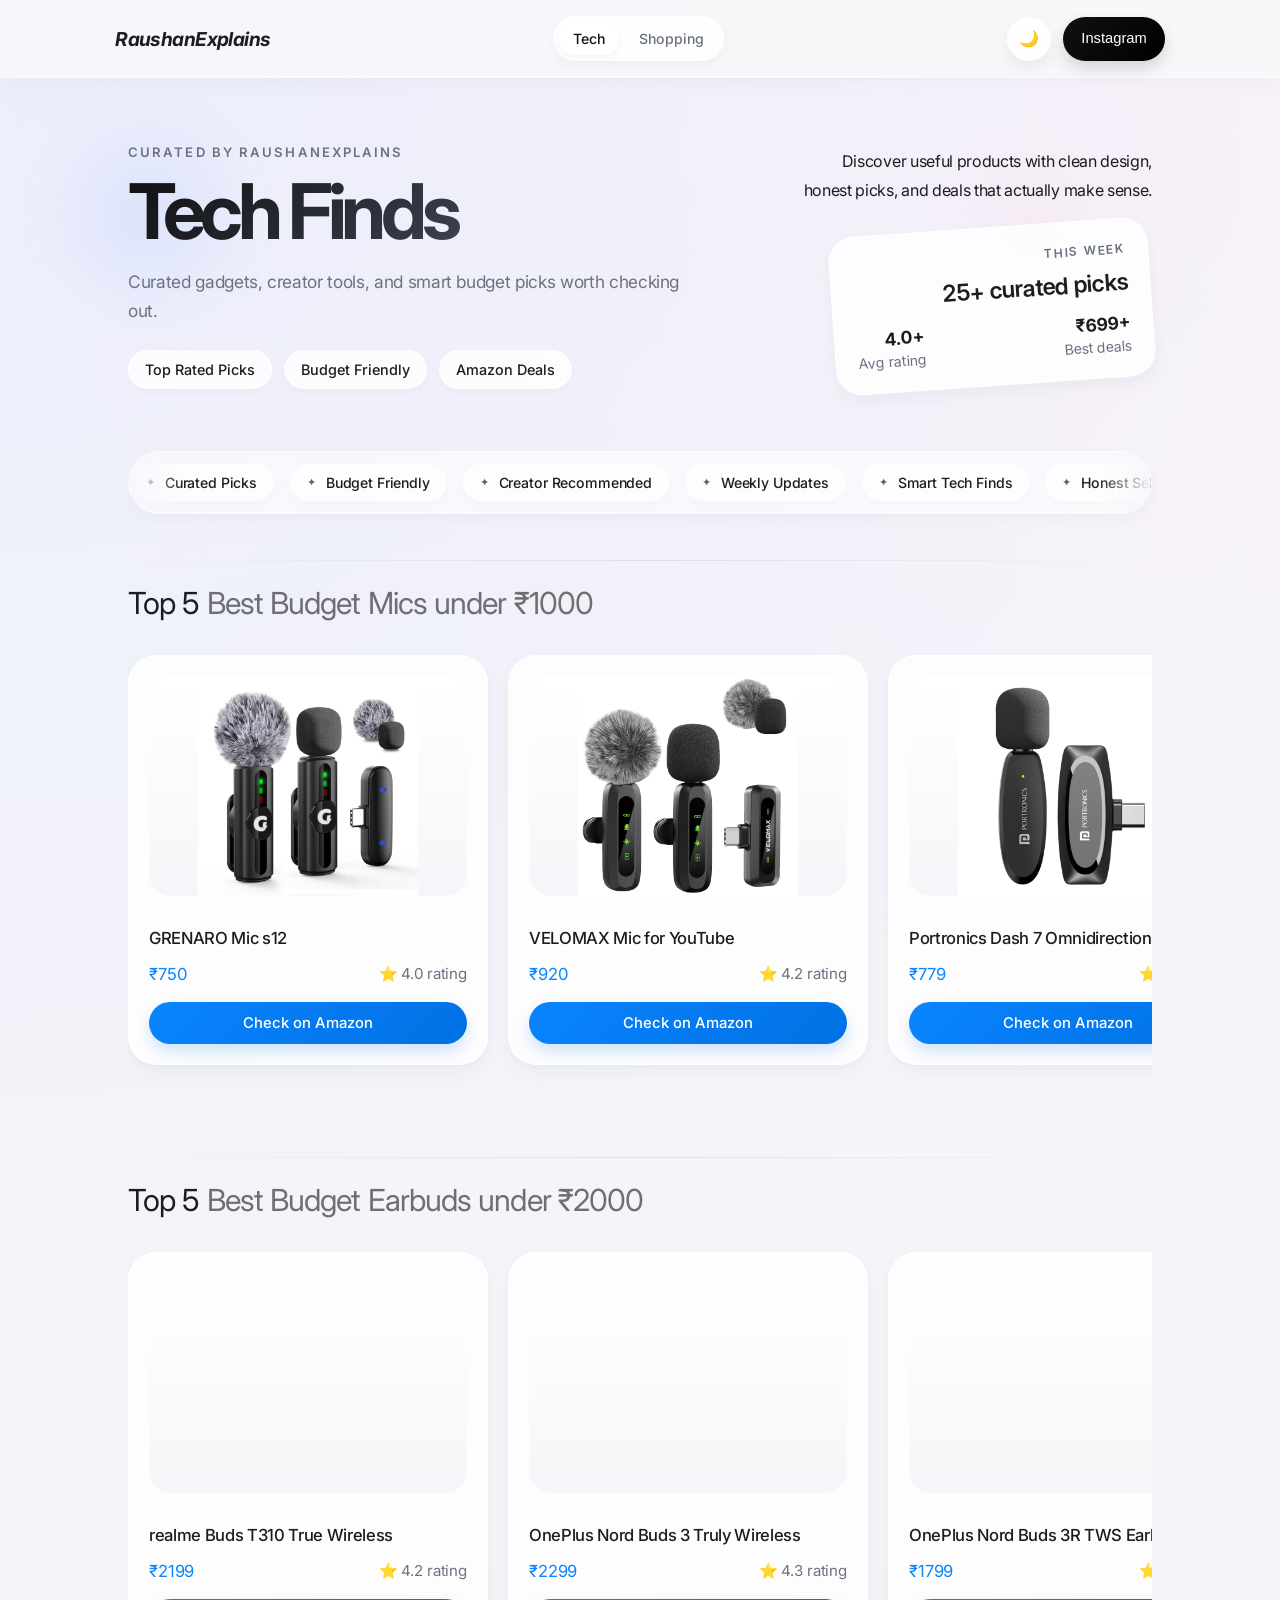
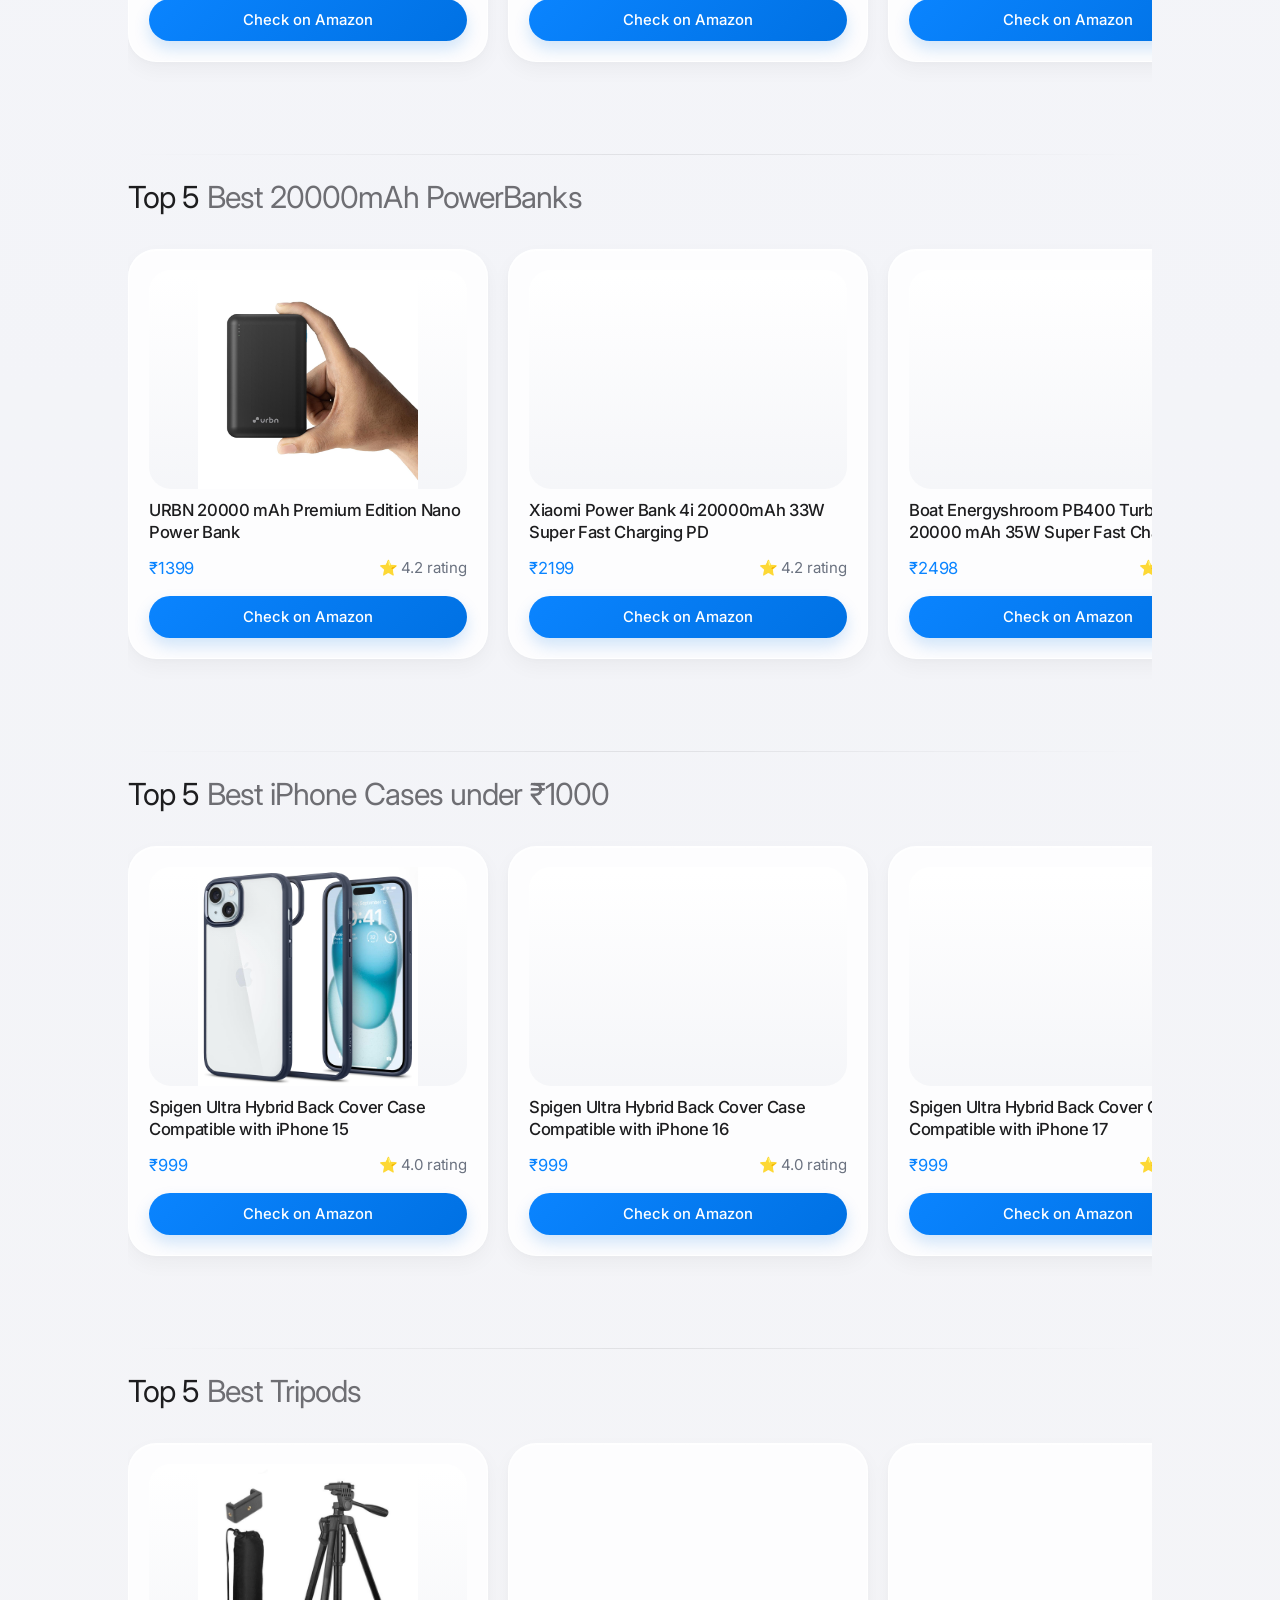
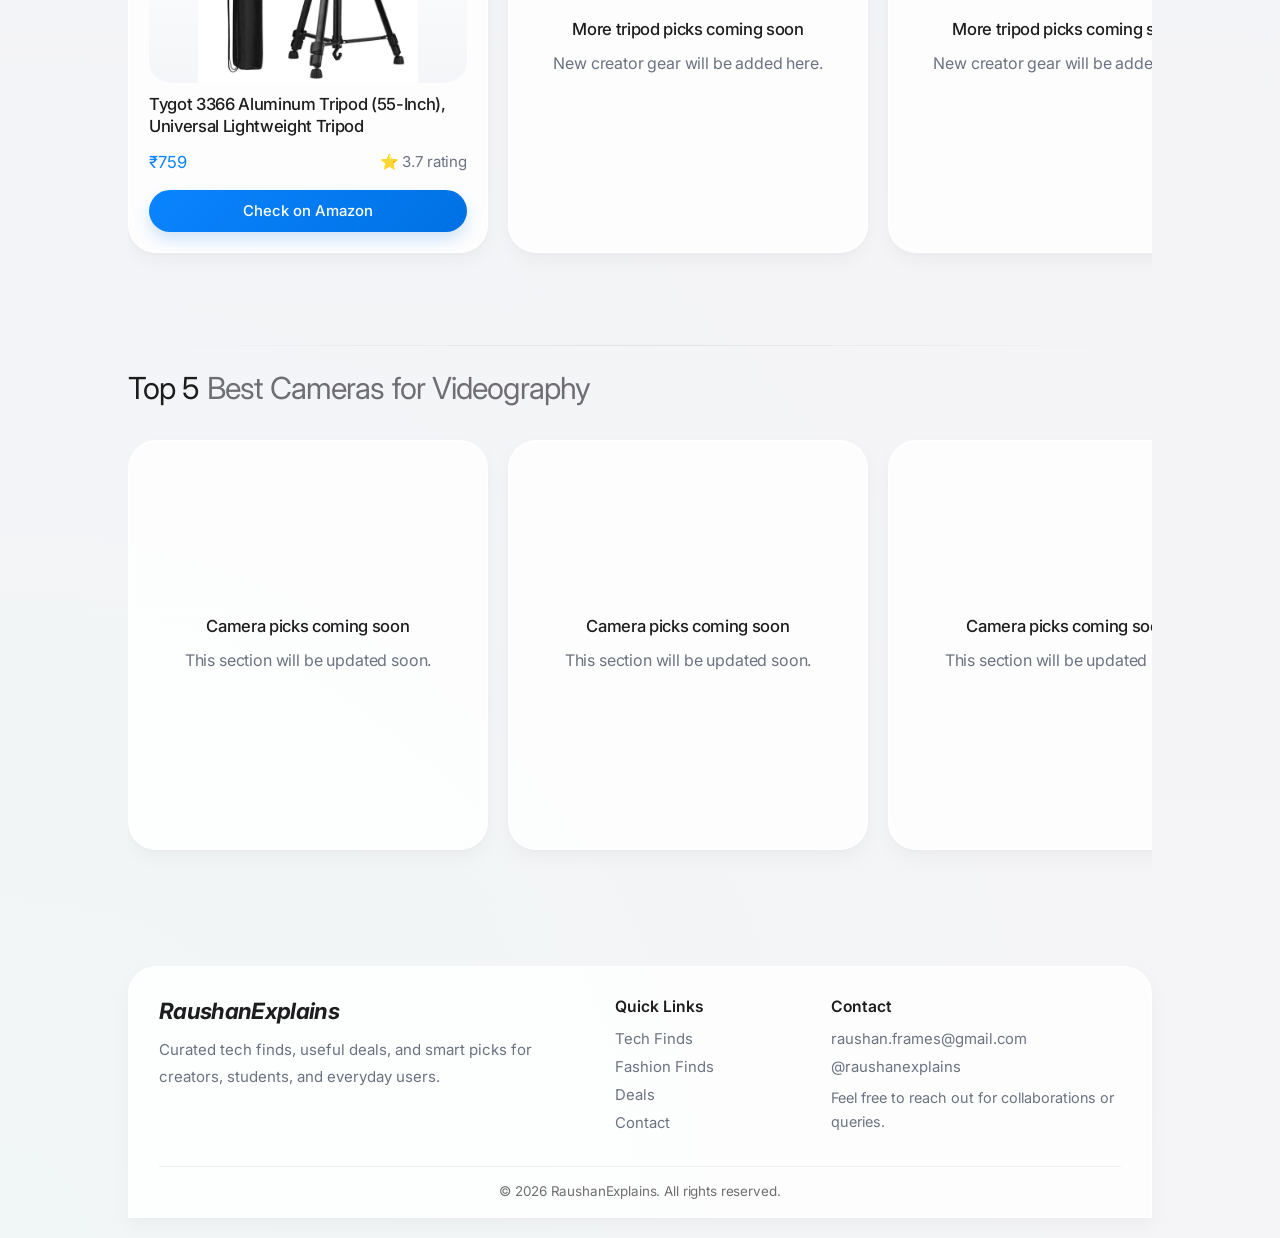
==== commit 59ae2643: "changes" ====
--- a/index.html
+++ b/index.html
@@ -5,6 +5,11 @@
     <meta charset="UTF-8" />
     <meta name="viewport" content="width=device-width, initial-scale=1.0" />
     <title>RaushanExplains | Tech Finds</title>
+
+    <link rel="preconnect" href="https://fonts.googleapis.com">
+    <link rel="preconnect" href="https://fonts.gstatic.com" crossorigin>
+    <link href="https://fonts.googleapis.com/css2?family=Inter:wght@100..900&display=swap" rel="stylesheet">
+
     <link rel="stylesheet" href="style.css" />
 </head>
 
@@ -131,7 +136,7 @@
         <div class="box">
             <div class="box1">
                 <div class="img-area">
-                    <img src="images/grenaros12.jpg" alt="GRENARO Mic s12" />
+                    <img src="images/grenaros12.jpg" alt="GRENARO Mic s12" loading="lazy" decoding="async" />
                 </div>
                 <div class="product-info">
                     <h3>GRENARO Mic s12</h3>
@@ -139,15 +144,14 @@
                         <p class="price">₹750</p>
                         <p>⭐ 4.0 rating</p>
                     </div>
-                    <a href="https://amzn.to/4bwFeSi" target="_blank" rel="noopener noreferrer sponsored">
-                        <div class="check">Check on Amazon</div>
-                    </a>
-                </div>
-            </div>
-
-            <div class="box1">
-                <div class="img-area">
-                    <img src="images/velomax.jpg" alt="VELOMAX Mic for YouTube" />
+                    <a class="check" href="https://amzn.to/4bwFeSi" target="_blank"
+                        rel="noopener noreferrer sponsored">Check on Amazon</a>
+                </div>
+            </div>
+
+            <div class="box1">
+                <div class="img-area">
+                    <img src="images/velomax.jpg" alt="VELOMAX Mic for YouTube" loading="lazy" decoding="async" />
                 </div>
                 <div class="product-info">
                     <h3>VELOMAX Mic for YouTube</h3>
@@ -155,15 +159,15 @@
                         <p class="price">₹920</p>
                         <p>⭐ 4.2 rating</p>
                     </div>
-                    <a href="https://amzn.to/4uu0Gjz" target="_blank" rel="noopener noreferrer sponsored">
-                        <div class="check">Check on Amazon</div>
-                    </a>
-                </div>
-            </div>
-
-            <div class="box1">
-                <div class="img-area">
-                    <img src="images/portronics.jpg" alt="Portronics Dash 7 Omnidirectional" />
+                    <a class="check" href="https://amzn.to/4uu0Gjz" target="_blank"
+                        rel="noopener noreferrer sponsored">Check on Amazon</a>
+                </div>
+            </div>
+
+            <div class="box1">
+                <div class="img-area">
+                    <img src="images/portronics.jpg" alt="Portronics Dash 7 Omnidirectional" loading="lazy"
+                        decoding="async" />
                 </div>
                 <div class="product-info">
                     <h3>Portronics Dash 7 Omnidirectional</h3>
@@ -171,15 +175,15 @@
                         <p class="price">₹779</p>
                         <p>⭐ 4.0 rating</p>
                     </div>
-                    <a href="https://amzn.to/4bgzT2J" target="_blank" rel="noopener noreferrer sponsored">
-                        <div class="check">Check on Amazon</div>
-                    </a>
-                </div>
-            </div>
-
-            <div class="box1">
-                <div class="img-area">
-                    <img src="images/BOYA ByM1.jpg" alt="ByM1 Auxiliary Omnidirectional Lavalier" />
+                    <a class="check" href="https://amzn.to/4bgzT2J" target="_blank"
+                        rel="noopener noreferrer sponsored">Check on Amazon</a>
+                </div>
+            </div>
+
+            <div class="box1">
+                <div class="img-area">
+                    <img src="images/BOYA ByM1.jpg" alt="ByM1 Auxiliary Omnidirectional Lavalier" loading="lazy"
+                        decoding="async" />
                 </div>
                 <div class="product-info">
                     <h3>BOYA ByM1 Auxiliary Omnidirectional Lavalier</h3>
@@ -187,15 +191,15 @@
                         <p class="price">₹849</p>
                         <p>⭐ 4.0 rating</p>
                     </div>
-                    <a href="https://amzn.to/4rA7lpK" target="_blank" rel="noopener noreferrer sponsored">
-                        <div class="check">Check on Amazon</div>
-                    </a>
-                </div>
-            </div>
-
-            <div class="box1">
-                <div class="img-area">
-                    <img src="images/Digitek.jpg" alt="Digitek DWM-001 Wireless Microphone" />
+                    <a class="check" href="https://amzn.to/4rA7lpK" target="_blank"
+                        rel="noopener noreferrer sponsored">Check on Amazon</a>
+                </div>
+            </div>
+
+            <div class="box1">
+                <div class="img-area">
+                    <img src="images/Digitek.jpg" alt="Digitek DWM-001 Wireless Microphone" loading="lazy"
+                        decoding="async" />
                 </div>
                 <div class="product-info">
                     <h3>Digitek DWM-001 Wireless Microphone</h3>
@@ -203,9 +207,8 @@
                         <p class="price">₹699</p>
                         <p>⭐ 3.5 rating</p>
                     </div>
-                     <a href="https://amzn.to/4dxYnpw" target="_blank" rel="noopener noreferrer sponsored">
-                        <div class="check">Check on Amazon</div>
-                    </a>
+                    <a class="check" href="https://amzn.to/4dxYnpw" target="_blank"
+                        rel="noopener noreferrer sponsored">Check on Amazon</a>
                 </div>
             </div>
         </div>
@@ -219,7 +222,8 @@
         <div class="box">
             <div class="box1">
                 <div class="img-area">
-                    <img src="images/realme buds t310.jpg" alt="realme Buds T310 True Wireless" />
+                    <img src="images/realme buds t310.jpg" alt="realme Buds T310 True Wireless" loading="lazy"
+                        decoding="async" />
                 </div>
                 <div class="product-info">
                     <h3>realme Buds T310 True Wireless</h3>
@@ -227,15 +231,15 @@
                         <p class="price">₹2199</p>
                         <p>⭐ 4.2 rating</p>
                     </div>
-                     <a href="https://amzn.to/4sI510M" target="_blank" rel="noopener noreferrer sponsored">
-                        <div class="check">Check on Amazon</div>
-                    </a>
-                </div>
-            </div>
-
-            <div class="box1">
-                <div class="img-area">
-                    <img src="images/oneplus nord 3.jpg" alt="OnePlus Nord Buds 3 Truly Wireless" />
+                    <a class="check" href="https://amzn.to/4sI510M" target="_blank"
+                        rel="noopener noreferrer sponsored">Check on Amazon</a>
+                </div>
+            </div>
+
+            <div class="box1">
+                <div class="img-area">
+                    <img src="images/oneplus nord 3.jpg" alt="OnePlus Nord Buds 3 Truly Wireless" loading="lazy"
+                        decoding="async" />
                 </div>
                 <div class="product-info">
                     <h3>OnePlus Nord Buds 3 Truly Wireless</h3>
@@ -243,16 +247,15 @@
                         <p class="price">₹2299</p>
                         <p>⭐ 4.3 rating</p>
                     </div>
-                    <a href="https://amzn.to/4buOCWJ" target="_blank" rel="noopener noreferrer sponsored">
-                        <div class="check">Check on Amazon</div>
-                    </a>
-
-                </div>
-            </div>
-
-            <div class="box1">
-                <div class="img-area">
-                    <img src="images/oneplus nord buds 3r.jpg" alt="OnePlus Nord Buds 3R TWS Earbuds" />
+                    <a class="check" href="https://amzn.to/4buOCWJ" target="_blank"
+                        rel="noopener noreferrer sponsored">Check on Amazon</a>
+                </div>
+            </div>
+
+            <div class="box1">
+                <div class="img-area">
+                    <img src="images/oneplus nord buds 3r.jpg" alt="OnePlus Nord Buds 3R TWS Earbuds" loading="lazy"
+                        decoding="async" />
                 </div>
                 <div class="product-info">
                     <h3>OnePlus Nord Buds 3R TWS Earbuds</h3>
@@ -260,16 +263,14 @@
                         <p class="price">₹1799</p>
                         <p>⭐ 4.2 rating</p>
                     </div>
-                    <a href="https://amzn.to/3PGWwVy" target="_blank" rel="noopener noreferrer sponsored">
-                        <div class="check">Check on Amazon</div>
-                    </a>
-
-                </div>
-            </div>
-
-            <div class="box1">
-                <div class="img-area">
-                    <img src="images/boat airdopes.jpg" alt="Boat Airdopes Joy" />
+                    <a class="check" href="https://amzn.to/3PGWwVy" target="_blank"
+                        rel="noopener noreferrer sponsored">Check on Amazon</a>
+                </div>
+            </div>
+
+            <div class="box1">
+                <div class="img-area">
+                    <img src="images/boat airdopes.jpg" alt="Boat Airdopes Joy" loading="lazy" decoding="async" />
                 </div>
                 <div class="product-info">
                     <h3>Boat Airdopes Joy, 35Hrs Battery</h3>
@@ -277,16 +278,15 @@
                         <p class="price">₹849</p>
                         <p>⭐ 3.7 rating</p>
                     </div>
-                    <a href="https://amzn.to/47Hrz9Z" target="_blank" rel="noopener noreferrer sponsored">
-                        <div class="check">Check on Amazon</div>
-                    </a>
-
-                </div>
-            </div>
-
-            <div class="box1">
-                <div class="img-area">
-                    <img src="images/boat airdopes 141.jpg" alt="Boat Airdopes 141 Gen 2" />
+                    <a class="check" href="https://amzn.to/47Hrz9Z" target="_blank"
+                        rel="noopener noreferrer sponsored">Check on Amazon</a>
+                </div>
+            </div>
+
+            <div class="box1">
+                <div class="img-area">
+                    <img src="images/boat airdopes 141.jpg" alt="Boat Airdopes 141 Gen 2" loading="lazy"
+                        decoding="async" />
                 </div>
                 <div class="product-info">
                     <h3>Boat Airdopes 141 Gen 2</h3>
@@ -294,10 +294,8 @@
                         <p class="price">₹799</p>
                         <p>⭐ 3.8 rating</p>
                     </div>
-                    <a href="https://amzn.to/4srO3nN" target="_blank" rel="noopener noreferrer sponsored">
-                        <div class="check">Check on Amazon</div>
-                    </a>
-
+                    <a class="check" href="https://amzn.to/4srO3nN" target="_blank"
+                        rel="noopener noreferrer sponsored">Check on Amazon</a>
                 </div>
             </div>
         </div>
@@ -311,7 +309,7 @@
         <div class="box">
             <div class="box1">
                 <div class="img-area">
-                    <img src="images/urbn.jpg" alt="URBN 20000mAh Power Bank" />
+                    <img src="images/urbn.jpg" alt="URBN 20000mAh Power Bank" loading="lazy" decoding="async" />
                 </div>
                 <div class="product-info">
                     <h3>URBN 20000 mAh Premium Edition Nano Power Bank</h3>
@@ -319,16 +317,14 @@
                         <p class="price">₹1399</p>
                         <p>⭐ 4.2 rating</p>
                     </div>
-                    <a href="https://amzn.to/4rzBmG7" target="_blank" rel="noopener noreferrer sponsored">
-                        <div class="check">Check on Amazon</div>
-                    </a>
-
-                </div>
-            </div>
-
-            <div class="box1">
-                <div class="img-area">
-                    <img src="images/xiaomi.jpg" alt="Xiaomi Power Bank 4i" />
+                    <a class="check" href="https://amzn.to/4rzBmG7" target="_blank"
+                        rel="noopener noreferrer sponsored">Check on Amazon</a>
+                </div>
+            </div>
+
+            <div class="box1">
+                <div class="img-area">
+                    <img src="images/xiaomi.jpg" alt="Xiaomi Power Bank 4i" loading="lazy" decoding="async" />
                 </div>
                 <div class="product-info">
                     <h3>Xiaomi Power Bank 4i 20000mAh 33W Super Fast Charging PD</h3>
@@ -336,16 +332,15 @@
                         <p class="price">₹2199</p>
                         <p>⭐ 4.2 rating</p>
                     </div>
-                   <a href="https://amzn.to/4uCh95c" target="_blank" rel="noopener noreferrer sponsored">
-                        <div class="check">Check on Amazon</div>
-                    </a>
-
-                </div>
-            </div>
-
-            <div class="box1">
-                <div class="img-area">
-                    <img src="images/boat energyshroom.jpg" alt="Boat Energyshroom PB400" />
+                    <a class="check" href="https://amzn.to/4uCh95c" target="_blank"
+                        rel="noopener noreferrer sponsored">Check on Amazon</a>
+                </div>
+            </div>
+
+            <div class="box1">
+                <div class="img-area">
+                    <img src="images/boat energyshroom.jpg" alt="Boat Energyshroom PB400" loading="lazy"
+                        decoding="async" />
                 </div>
                 <div class="product-info">
                     <h3>Boat Energyshroom PB400 Turbo X 20000 mAh 35W Super Fast Charging</h3>
@@ -353,16 +348,15 @@
                         <p class="price">₹2498</p>
                         <p>⭐ 4.2 rating</p>
                     </div>
-                    <a href="https://amzn.to/4bPd8mF" target="_blank" rel="noopener noreferrer sponsored">
-                        <div class="check">Check on Amazon</div>
-                    </a>
-
-                </div>
-            </div>
-
-            <div class="box1">
-                <div class="img-area">
-                    <img src="images/URBN 20000mAh 35W Turbo Fast.jpg" alt="URBN 20000mAh 35W Turbo Fast Charging" />
+                    <a class="check" href="https://amzn.to/4bPd8mF" target="_blank"
+                        rel="noopener noreferrer sponsored">Check on Amazon</a>
+                </div>
+            </div>
+
+            <div class="box1">
+                <div class="img-area">
+                    <img src="images/URBN 20000mAh 35W Turbo Fast.jpg" alt="URBN 20000mAh 35W Turbo Fast Charging"
+                        loading="lazy" decoding="async" />
                 </div>
                 <div class="product-info">
                     <h3>URBN 20000mAh 35W Turbo Fast Charging Power Bank | Dual Output</h3>
@@ -370,16 +364,15 @@
                         <p class="price">₹1499</p>
                         <p>⭐ 4.2 rating</p>
                     </div>
-                   <a href="https://amzn.to/4sP8oTE" target="_blank" rel="noopener noreferrer sponsored">
-                        <div class="check">Check on Amazon</div>
-                    </a>
-
-                </div>
-            </div>
-
-            <div class="box1">
-                <div class="img-area">
-                    <img src="images/amazon basics.jpg" alt="Amazon Basics 20000mAh Power Bank" />
+                    <a class="check" href="https://amzn.to/4sP8oTE" target="_blank"
+                        rel="noopener noreferrer sponsored">Check on Amazon</a>
+                </div>
+            </div>
+
+            <div class="box1">
+                <div class="img-area">
+                    <img src="images/amazon basics.jpg" alt="Amazon Basics 20000mAh Power Bank" loading="lazy"
+                        decoding="async" />
                 </div>
                 <div class="product-info">
                     <h3>Amazon Basics 20000 mAh Power Bank | 22.5W Fast Charging</h3>
@@ -387,10 +380,8 @@
                         <p class="price">₹899</p>
                         <p>⭐ 3.9 rating</p>
                     </div>
-                    <a href="https://amzn.to/473lrZt" target="_blank" rel="noopener noreferrer sponsored">
-                        <div class="check">Check on Amazon</div>
-                    </a>
-
+                    <a class="check" href="https://amzn.to/473lrZt" target="_blank"
+                        rel="noopener noreferrer sponsored">Check on Amazon</a>
                 </div>
             </div>
         </div>
@@ -404,7 +395,8 @@
         <div class="box">
             <div class="box1">
                 <div class="img-area">
-                    <img src="images/spigen ultra hydbrid back cover.jpg" alt="Spigen Ultra Hybrid iPhone 15 Case" />
+                    <img src="images/spigen ultra hydbrid back cover.jpg" alt="Spigen Ultra Hybrid iPhone 15 Case"
+                        loading="lazy" decoding="async" />
                 </div>
                 <div class="product-info">
                     <h3>Spigen Ultra Hybrid Back Cover Case Compatible with iPhone 15</h3>
@@ -412,16 +404,15 @@
                         <p class="price">₹999</p>
                         <p>⭐ 4.0 rating</p>
                     </div>
-                   <a href="https://amzn.to/4bAXCtn" target="_blank" rel="noopener noreferrer sponsored">
-                        <div class="check">Check on Amazon</div>
-                    </a>
-
-                </div>
-            </div>
-
-            <div class="box1">
-                <div class="img-area">
-                    <img src="images/spigen for 16.jpg" alt="Spigen Ultra Hybrid iPhone 16 Case" />
+                    <a class="check" href="https://amzn.to/4bAXCtn" target="_blank"
+                        rel="noopener noreferrer sponsored">Check on Amazon</a>
+                </div>
+            </div>
+
+            <div class="box1">
+                <div class="img-area">
+                    <img src="images/spigen for 16.jpg" alt="Spigen Ultra Hybrid iPhone 16 Case" loading="lazy"
+                        decoding="async" />
                 </div>
                 <div class="product-info">
                     <h3>Spigen Ultra Hybrid Back Cover Case Compatible with iPhone 16</h3>
@@ -429,16 +420,15 @@
                         <p class="price">₹999</p>
                         <p>⭐ 4.0 rating</p>
                     </div>
-                    <a href="https://amzn.to/4bQw5Fu" target="_blank" rel="noopener noreferrer sponsored">
-                        <div class="check">Check on Amazon</div>
-                    </a>
-
-                </div>
-            </div>
-
-            <div class="box1">
-                <div class="img-area">
-                    <img src="images/spigen for 17.jpg" alt="Spigen Ultra Hybrid iPhone 17 Case" />
+                    <a class="check" href="https://amzn.to/4bQw5Fu" target="_blank"
+                        rel="noopener noreferrer sponsored">Check on Amazon</a>
+                </div>
+            </div>
+
+            <div class="box1">
+                <div class="img-area">
+                    <img src="images/spigen for 17.jpg" alt="Spigen Ultra Hybrid iPhone 17 Case" loading="lazy"
+                        decoding="async" />
                 </div>
                 <div class="product-info">
                     <h3>Spigen Ultra Hybrid Back Cover Case Compatible with iPhone 17</h3>
@@ -446,16 +436,15 @@
                         <p class="price">₹999</p>
                         <p>⭐ 4.0 rating</p>
                     </div>
-                    <a href="https://amzn.to/4rEcNIa" target="_blank" rel="noopener noreferrer sponsored">
-                        <div class="check">Check on Amazon</div>
-                    </a>
-
-                </div>
-            </div>
-
-            <div class="box1">
-                <div class="img-area">
-                    <img src="images/daily objects.jpg" alt="DailyObjects Beam 2.0 iPhone 15 Case" />
+                    <a class="check" href="https://amzn.to/4rEcNIa" target="_blank"
+                        rel="noopener noreferrer sponsored">Check on Amazon</a>
+                </div>
+            </div>
+
+            <div class="box1">
+                <div class="img-area">
+                    <img src="images/daily objects.jpg" alt="DailyObjects Beam 2.0 iPhone 15 Case" loading="lazy"
+                        decoding="async" />
                 </div>
                 <div class="product-info">
                     <h3>DailyObjects Beam 2.0 Magnetic Protective Cover Compatible with iPhone 15</h3>
@@ -463,16 +452,15 @@
                         <p class="price">₹998</p>
                         <p>⭐ 4.0 rating</p>
                     </div>
-                <a href="https://amzn.to/4lJ54Yc" target="_blank" rel="noopener noreferrer sponsored">
-                        <div class="check">Check on Amazon</div>
-                    </a>
-
-                </div>
-            </div>
-
-            <div class="box1">
-                <div class="img-area">
-                    <img src="images/ringke fusion.jpg" alt="Ringke Fusion iPhone Case" />
+                    <a class="check" href="https://amzn.to/4lJ54Yc" target="_blank"
+                        rel="noopener noreferrer sponsored">Check on Amazon</a>
+                </div>
+            </div>
+
+            <div class="box1">
+                <div class="img-area">
+                    <img src="images/ringke fusion.jpg" alt="Ringke Fusion iPhone Case" loading="lazy"
+                        decoding="async" />
                 </div>
                 <div class="product-info">
                     <h3>Ringke Fusion Magnetic Clear Back Cover for iPhone 15</h3>
@@ -480,10 +468,8 @@
                         <p class="price">₹998</p>
                         <p>⭐ 4.0 rating</p>
                     </div>
-                   <a href="https://amzn.to/4bm5GOo" target="_blank" rel="noopener noreferrer sponsored">
-                        <div class="check">Check on Amazon</div>
-                    </a>
-
+                    <a class="check" href="https://amzn.to/4bm5GOo" target="_blank"
+                        rel="noopener noreferrer sponsored">Check on Amazon</a>
                 </div>
             </div>
         </div>
@@ -493,12 +479,37 @@
         <div class="top1">
             <h1>Top 5 <span>Best Tripods</span></h1>
         </div>
+
         <div class="box">
-            <div class="box1"></div>
-            <div class="box1"></div>
-            <div class="box1"></div>
-            <div class="box1"></div>
-            <div class="box1"></div>
+            <div class="box1">
+                <div class="img-area">
+                    <img src="images/Tygot 3366 tripod.jpg" alt="Tygot 3366 Aluminum Tripod" loading="lazy"
+                        decoding="async" />
+                </div>
+                <div class="product-info">
+                    <h3>Tygot 3366 Aluminum Tripod (55-Inch), Universal Lightweight Tripod</h3>
+                    <div class="para">
+                        <p class="price">₹759</p>
+                        <p>⭐ 3.7 rating</p>
+                    </div>
+                    <a class="check" href="https://amzn.to/4sRPBr2" target="_blank"
+                        rel="noopener noreferrer sponsored">Check on Amazon</a>
+                </div>
+            </div>
+
+            <div class="box1 coming-soon">
+                <div class="product-info">
+                    <h3>More tripod picks coming soon</h3>
+                    <p>New creator gear will be added here.</p>
+                </div>
+            </div>
+
+            <div class="box1 coming-soon">
+                <div class="product-info">
+                    <h3>More tripod picks coming soon</h3>
+                    <p>New creator gear will be added here.</p>
+                </div>
+            </div>
         </div>
     </section>
 
@@ -506,12 +517,28 @@
         <div class="top1">
             <h1>Top 5 <span>Best Cameras for Videography</span></h1>
         </div>
+
         <div class="box">
-            <div class="box1"></div>
-            <div class="box1"></div>
-            <div class="box1"></div>
-            <div class="box1"></div>
-            <div class="box1"></div>
+            <div class="box1 coming-soon">
+                <div class="product-info">
+                    <h3>Camera picks coming soon</h3>
+                    <p>This section will be updated soon.</p>
+                </div>
+            </div>
+
+            <div class="box1 coming-soon">
+                <div class="product-info">
+                    <h3>Camera picks coming soon</h3>
+                    <p>This section will be updated soon.</p>
+                </div>
+            </div>
+
+            <div class="box1 coming-soon">
+                <div class="product-info">
+                    <h3>Camera picks coming soon</h3>
+                    <p>This section will be updated soon.</p>
+                </div>
+            </div>
         </div>
     </section>
 
@@ -549,7 +576,7 @@
         </div>
     </footer>
 
-    <button class="back-to-top">↑</button>
+    <button class="back-to-top" aria-label="Back to top">↑</button>
 
     <script src="script.js"></script>
 </body>
--- a/style.css
+++ b/style.css
@@ -1,5 +1,3 @@
-@import url('https://fonts.googleapis.com/css2?family=Inter:wght@100..900&display=swap');
-
 :root {
     --bg-main:
         radial-gradient(circle at top left, rgba(186, 200, 255, 0.20), transparent 30%),
@@ -13,6 +11,7 @@
     --heading-grad: linear-gradient(135deg, #111111 0%, #343946 55%, #657085 100%);
 
     --header-bg: rgba(248, 248, 251, 0.82);
+    --header-bg-scrolled: rgba(248, 248, 251, 0.90);
     --header-border: rgba(255, 255, 255, 0.42);
     --header-shadow: 0 4px 18px rgba(0, 0, 0, 0.03);
 
@@ -58,6 +57,7 @@
     --heading-grad: linear-gradient(135deg, #ffffff 0%, #c5cede 55%, #8b96ad 100%);
 
     --header-bg: rgba(17, 20, 27, 0.86);
+    --header-bg-scrolled: rgba(17, 20, 27, 0.90);
     --header-border: rgba(255, 255, 255, 0.08);
     --header-shadow: 0 8px 22px rgba(0, 0, 0, 0.22);
 
@@ -101,6 +101,10 @@
     color: var(--text-main);
 }
 
+html {
+    scroll-behavior: smooth;
+}
+
 body::before {
     content: "";
     position: fixed;
@@ -113,6 +117,10 @@
 
 body.dark-mode::before {
     opacity: 0.05;
+}
+
+img {
+    max-width: 100%;
 }
 
 .header {
@@ -130,6 +138,10 @@
     transition: background 0.2s ease, border-color 0.2s ease, box-shadow 0.2s ease;
 }
 
+.header.scrolled {
+    background: var(--header-bg-scrolled);
+}
+
 .header::after {
     content: "";
     position: absolute;
@@ -383,10 +395,12 @@
     background: var(--glass-bg);
     border: 1px solid var(--glass-border);
     box-shadow: 0 8px 18px rgba(0, 0, 0, 0.04);
-    transition: box-shadow 0.18s ease;
+    transition: transform 0.2s ease, box-shadow 0.18s ease;
+    transform: rotate(-4deg);
 }
 
 .hero-card:hover {
+    transform: rotate(-2deg) translateY(-4px);
     box-shadow: 0 12px 20px rgba(0, 0, 0, 0.06);
 }
 
@@ -566,7 +580,7 @@
     border: 1px solid var(--glass-border);
     border-radius: 28px;
     box-shadow: var(--glass-shadow);
-    transition: box-shadow 0.16s ease, border-color 0.16s ease;
+    transition: transform 0.18s ease, box-shadow 0.16s ease, border-color 0.16s ease;
     cursor: pointer;
     overflow: hidden;
     padding: 20px;
@@ -588,6 +602,7 @@
 }
 
 .box1:hover {
+    transform: translateY(-4px);
     box-shadow: var(--card-hover-shadow);
     border-color: var(--glass-strong);
 }
@@ -649,13 +664,19 @@
     padding-top: 14px;
     color: var(--text-muted);
     font-size: 0.94rem;
+    gap: 12px;
 }
 
 .para p:last-child {
     color: var(--text-soft);
 }
 
+.box a {
+    text-decoration: none;
+}
+
 .check {
+    display: block;
     background: var(--blue-btn);
     color: white;
     text-align: center;
@@ -666,15 +687,32 @@
     margin-top: 18px;
     box-shadow: var(--blue-shadow);
     transition: transform 0.16s ease, box-shadow 0.16s ease;
-
-}
-.box a {
     text-decoration: none;
 }
 
 .check:hover {
     transform: translateY(-1px);
     box-shadow: var(--blue-shadow-hover);
+    text-decoration: none;
+}
+
+.coming-soon {
+    justify-content: center;
+    align-items: center;
+    text-align: center;
+}
+
+.coming-soon .product-info {
+    margin-top: 0;
+}
+
+.coming-soon h3 {
+    margin-bottom: 10px;
+}
+
+.coming-soon p {
+    color: var(--text-soft);
+    line-height: 1.7;
 }
 
 .footer {
@@ -771,7 +809,6 @@
     opacity: 0;
     transform: translateY(14px);
     transition: opacity 0.28s ease, transform 0.28s ease;
-    will-change: opacity, transform;
 }
 
 .reveal.active {
@@ -939,7 +976,7 @@
             rgba(255, 255, 255, 0.40) 50%,
             rgba(255, 255, 255, 0.16) 70%,
             transparent 100%);
-    animation: skeletonShimmer 1.2s linear infinite;
+    animation: skeletonShimmer 1.6s linear infinite;
 }
 
 body.dark-mode .shimmer-block {
@@ -976,8 +1013,6 @@
         transform: translateX(-50%);
     }
 }
-
-/* ---------- RESPONSIVE ---------- */
 
 @media (max-width: 1200px) {
 
@@ -1188,6 +1223,11 @@
         max-width: 100%;
         padding: 18px;
         border-radius: 22px;
+        transform: none;
+    }
+
+    .hero-card:hover {
+        transform: translateY(-2px);
     }
 
     .hero-card h3 {
@@ -1428,4 +1468,4 @@
     .box1 {
         flex: 0 0 360px;
     }
-}
+}
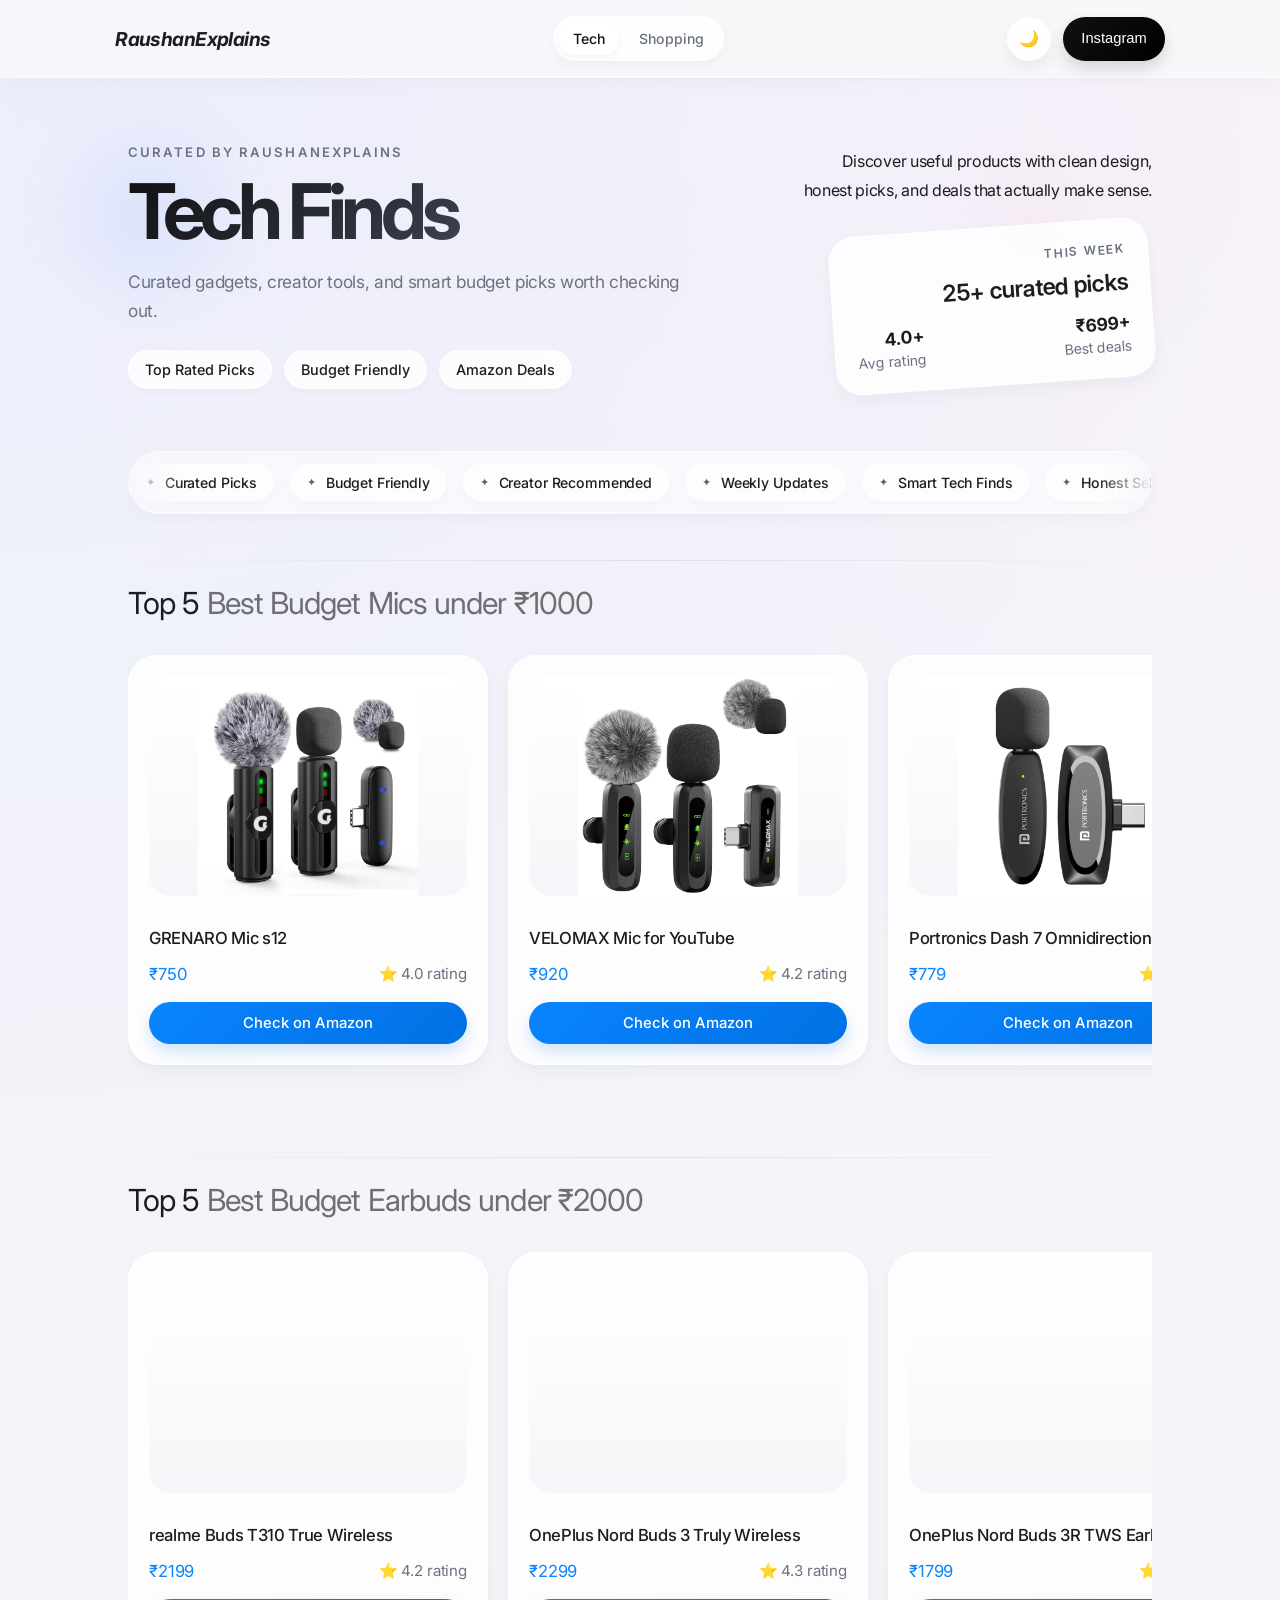
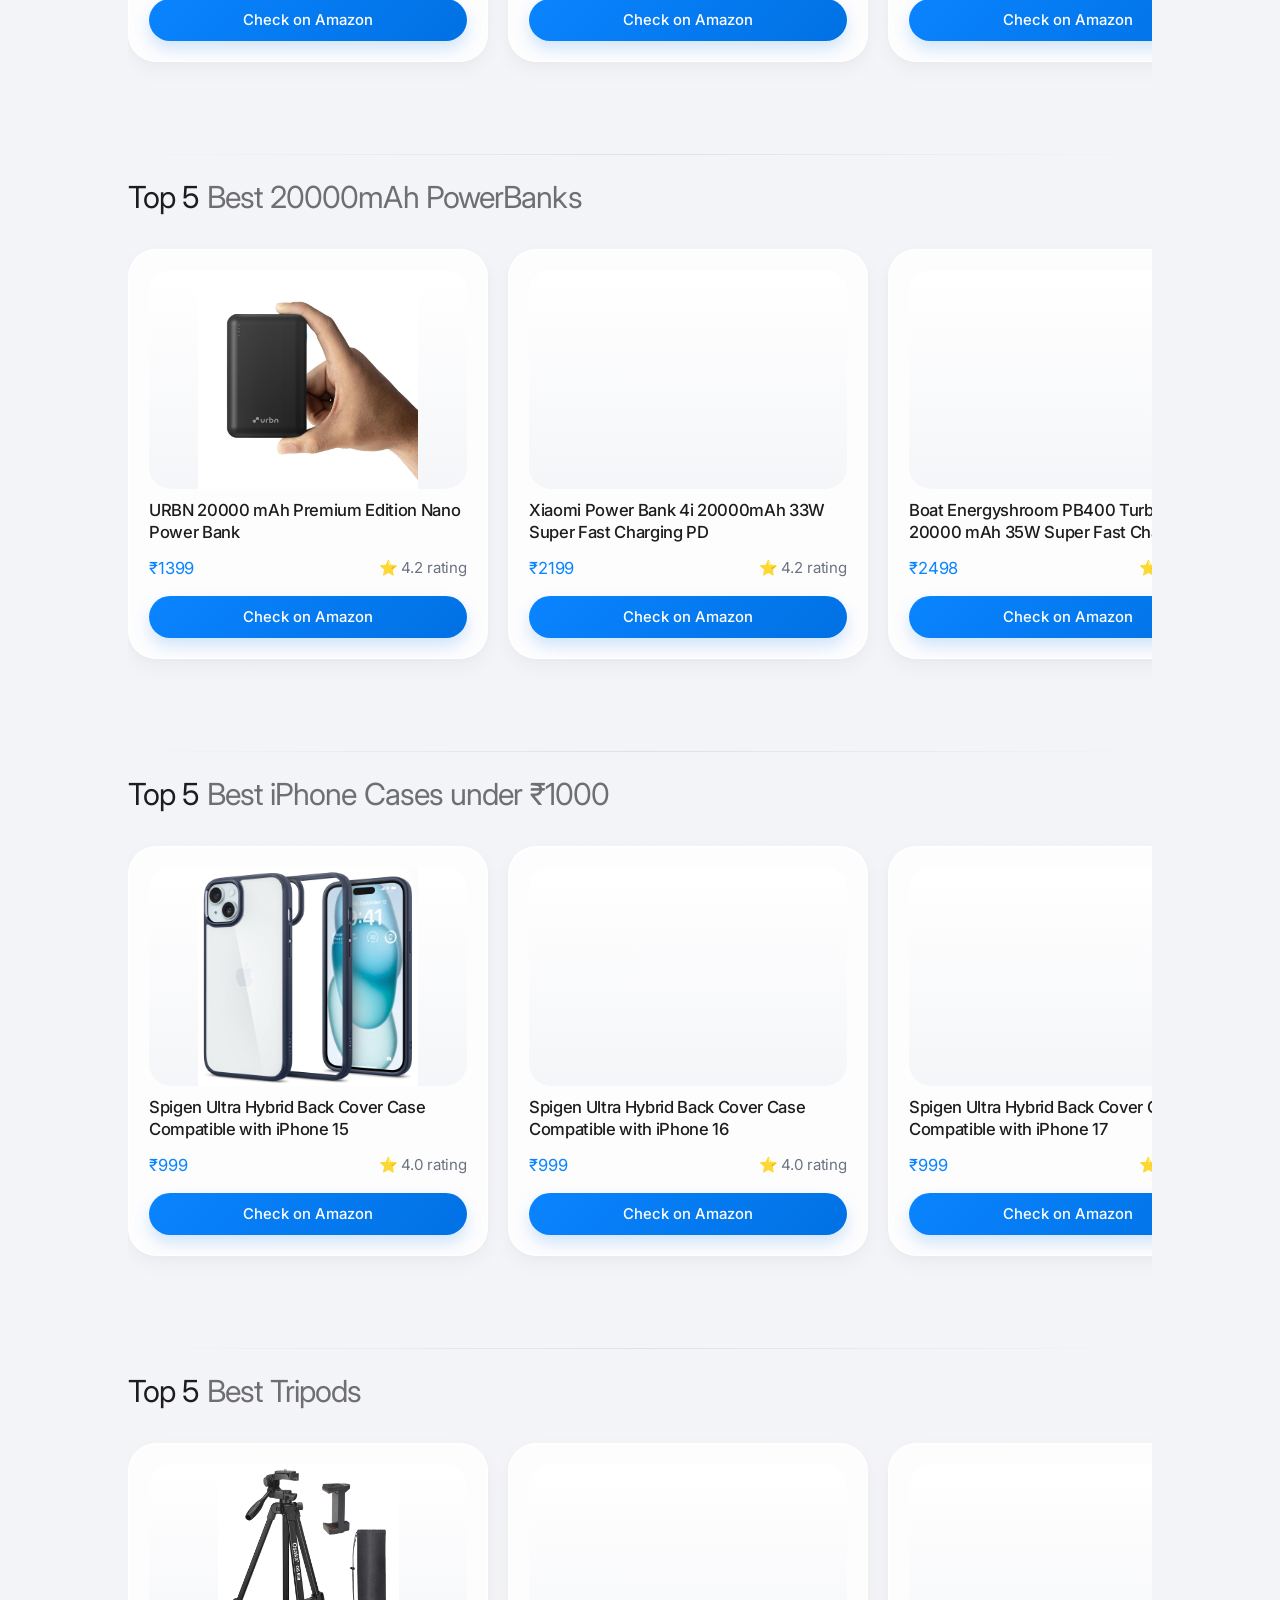
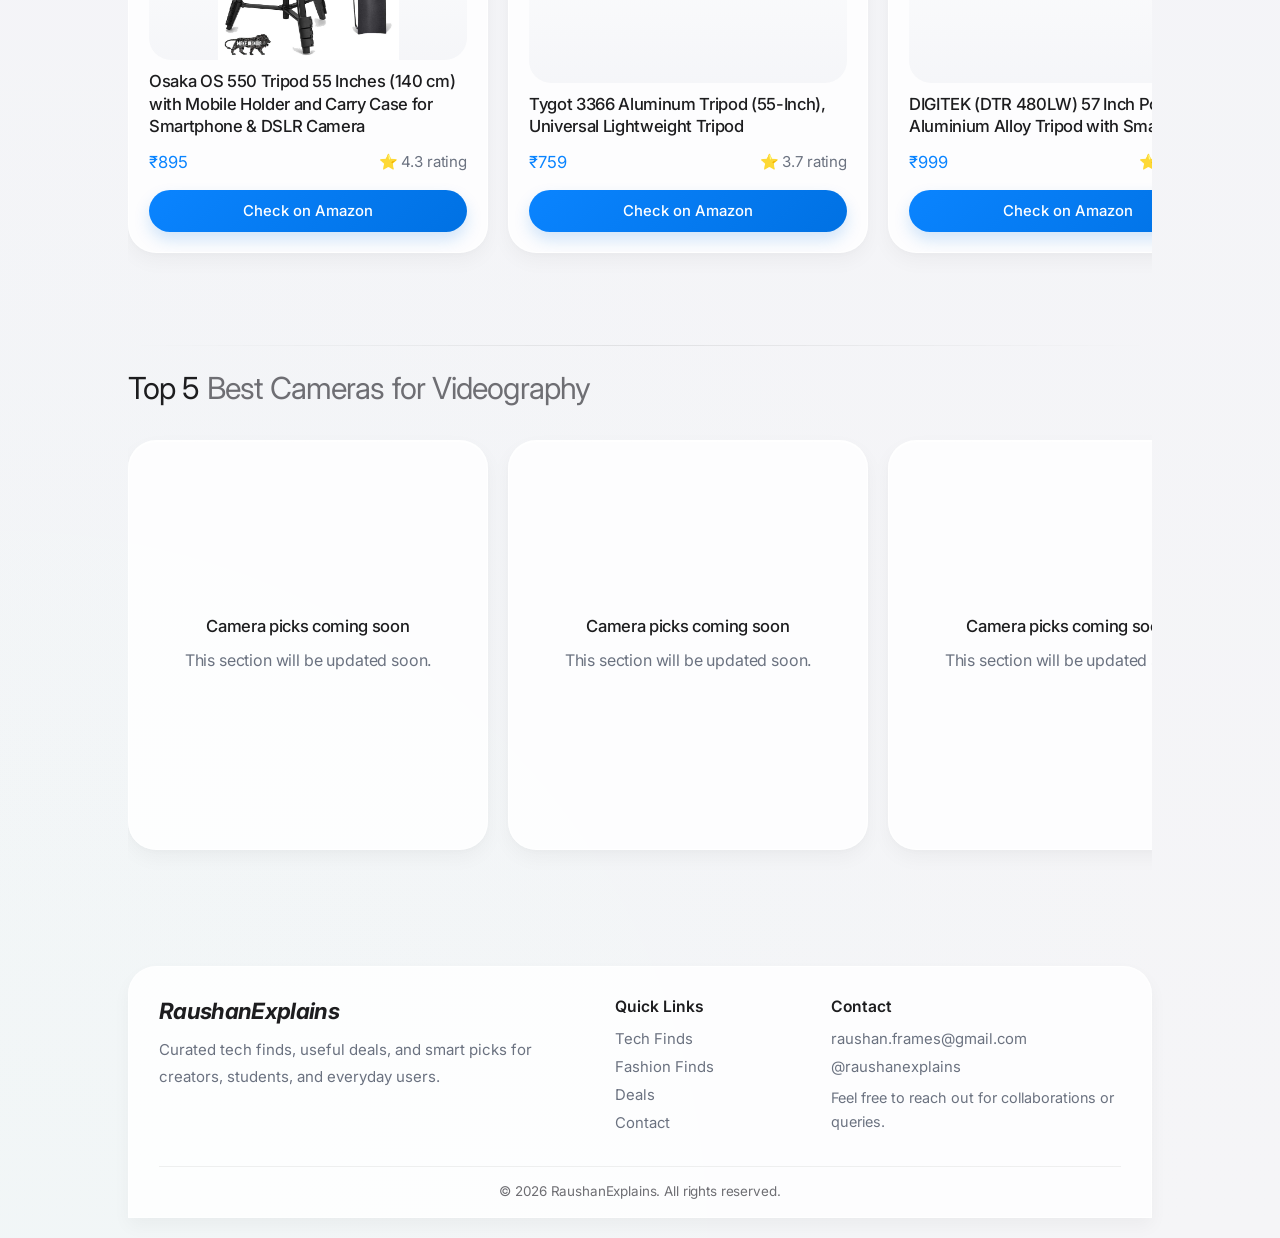
==== commit 21ac79a3: "added some product" ====
--- a/index.html
+++ b/index.html
@@ -481,7 +481,25 @@
         </div>
 
         <div class="box">
-            <div class="box1">
+         
+
+              <div class="box1">
+                <div class="img-area">
+                    <img src="images/osaka tripod.jpg" alt="Osaka Tripod" loading="lazy"
+                        decoding="async" />
+                </div>
+                <div class="product-info">
+                    <h3>Osaka OS 550 Tripod 55 Inches (140 cm) with Mobile Holder and Carry Case for Smartphone & DSLR Camera</h3>
+                    <div class="para">
+                        <p class="price">₹895</p>
+                        <p>⭐ 4.3 rating</p>
+                    </div>
+                    <a class="check" href="https://amzn.to/4dus0rP" target="_blank"
+                        rel="noopener noreferrer sponsored">Check on Amazon</a>
+                </div>
+            </div>
+
+               <div class="box1">
                 <div class="img-area">
                     <img src="images/Tygot 3366 tripod.jpg" alt="Tygot 3366 Aluminum Tripod" loading="lazy"
                         decoding="async" />
@@ -497,19 +515,64 @@
                 </div>
             </div>
 
-            <div class="box1 coming-soon">
-                <div class="product-info">
-                    <h3>More tripod picks coming soon</h3>
-                    <p>New creator gear will be added here.</p>
-                </div>
-            </div>
-
-            <div class="box1 coming-soon">
-                <div class="product-info">
-                    <h3>More tripod picks coming soon</h3>
-                    <p>New creator gear will be added here.</p>
-                </div>
-            </div>
+
+
+                <div class="box1">
+                <div class="img-area">
+                    <img src="images/ DIGITEK (DTR 480LW) 57 Inch.jpg" alt="Osaka Tripod" loading="lazy"
+                        decoding="async" />
+                </div>
+                <div class="product-info">
+                    <h3>DIGITEK (DTR 480LW) 57 Inch Portable Aluminium Alloy Tripod with Smartphone</h3>
+                    <div class="para">
+                        <p class="price">₹999</p>
+                        <p>⭐ 4.3 rating</p>
+                    </div>
+                    <a class="check" href="https://amzn.to/4bOKi5Q" target="_blank"
+                        rel="noopener noreferrer sponsored">Check on Amazon</a>
+                </div>
+            </div>
+
+
+
+                <div class="box1">
+                <div class="img-area">
+                    <img src="images/amazon basics tripod 1.jpg" loading="lazy"
+                        decoding="async" />
+                </div>
+                <div class="product-info">
+                    <h3>Amazon Basics Lightweight 41-134cm Tripod with Mobile Holder & Carry Bag</h3>
+                    <div class="para">
+                        <p class="price">₹999</p>
+                        <p>⭐ 4.3 rating</p>
+                    </div>
+                    <a class="check" href="https://amzn.to/4bOKi5Q" target="_blank"
+                        rel="noopener noreferrer sponsored">Check on Amazon</a>
+                </div>
+            </div>
+
+
+
+                    <div class="box1">
+                <div class="img-area">
+                    <img src="images/amazon basics flexible.jpg" loading="lazy"
+                        decoding="async" />
+                </div>
+                <div class="product-info">
+                    <h3>Amazon Basics Flexible Tripod with Hidden Phone Holder & Cold Shoe Mount | 360° Rotating Ball Head with Bubble Level</h3>
+                    <div class="para">
+                        <p class="price">₹829</p>
+                        <p>⭐ 3.9 rating</p>
+                    </div>
+                    <a class="check" href="https://amzn.to/4bOKi5Q" target="_blank"
+                        rel="noopener noreferrer sponsored">Check on Amazon</a>
+                </div>
+            </div>
+
+
+
+
+            
         </div>
     </section>
 
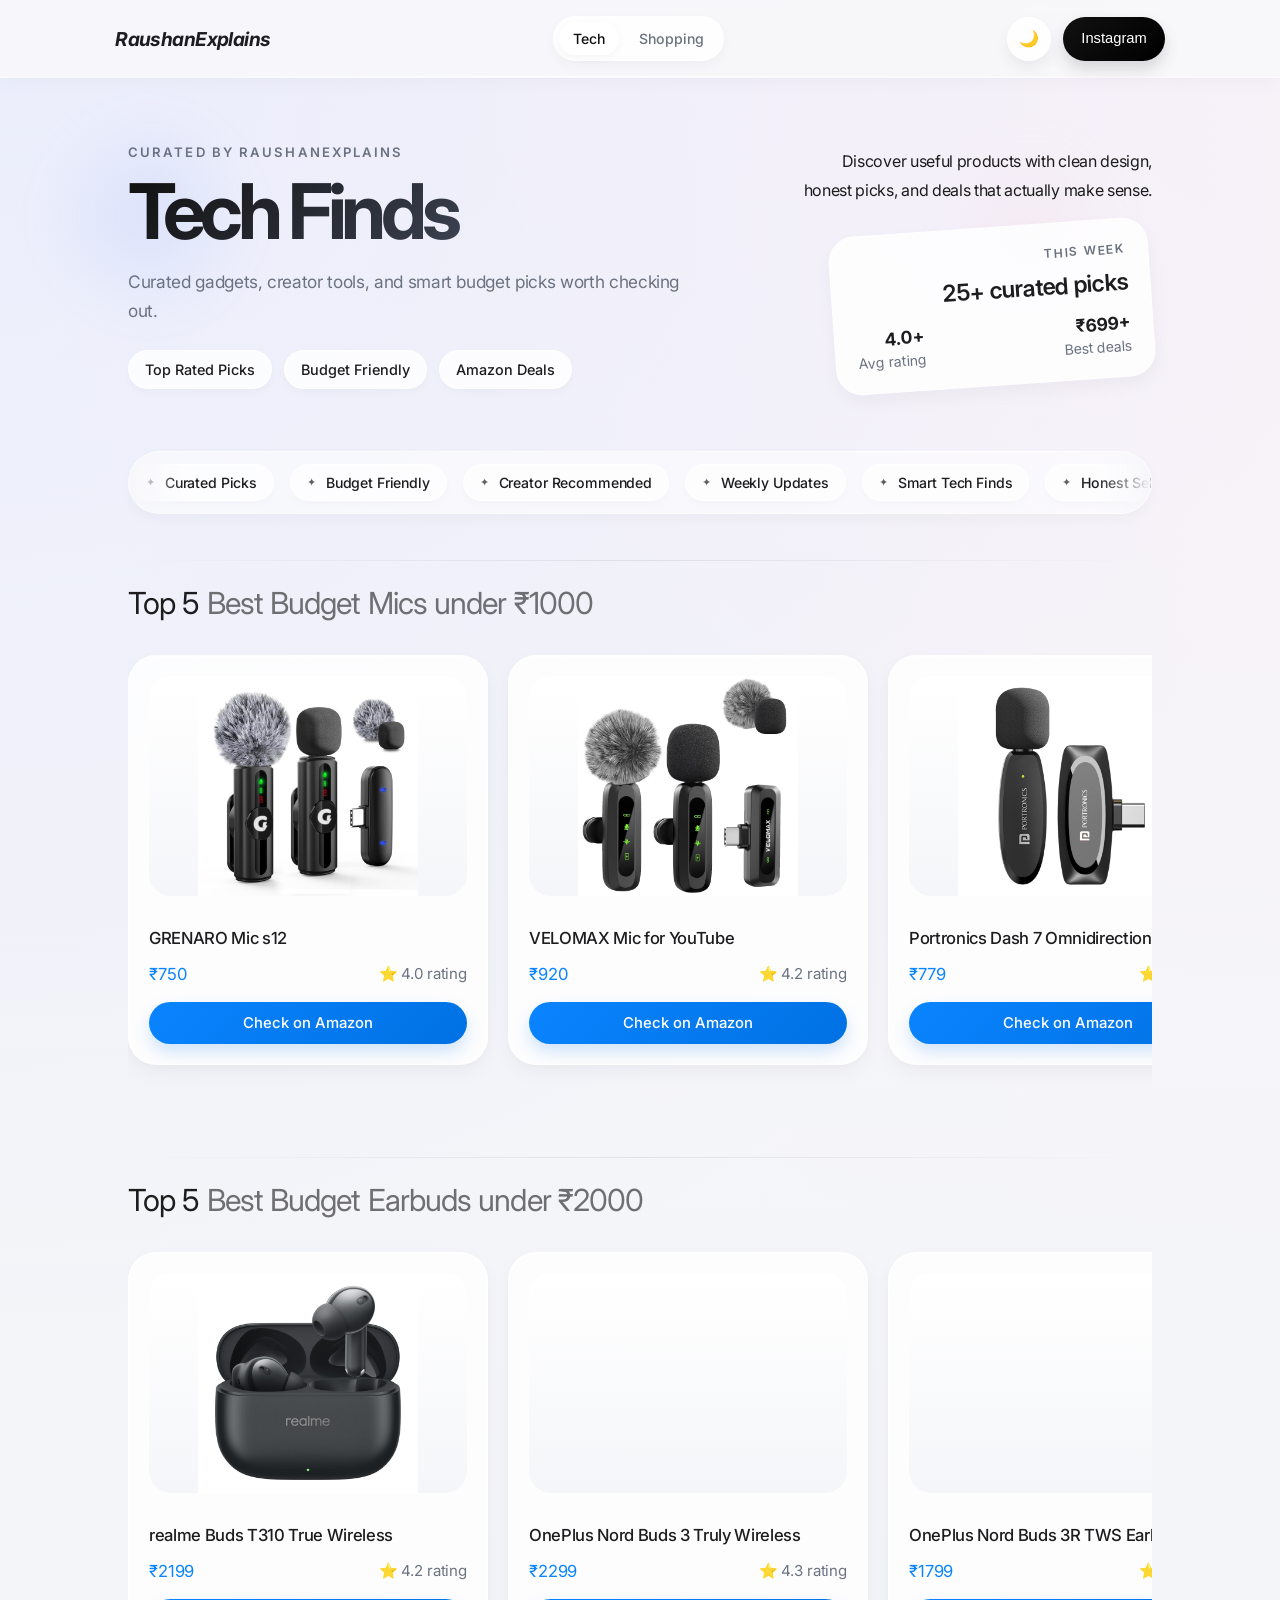
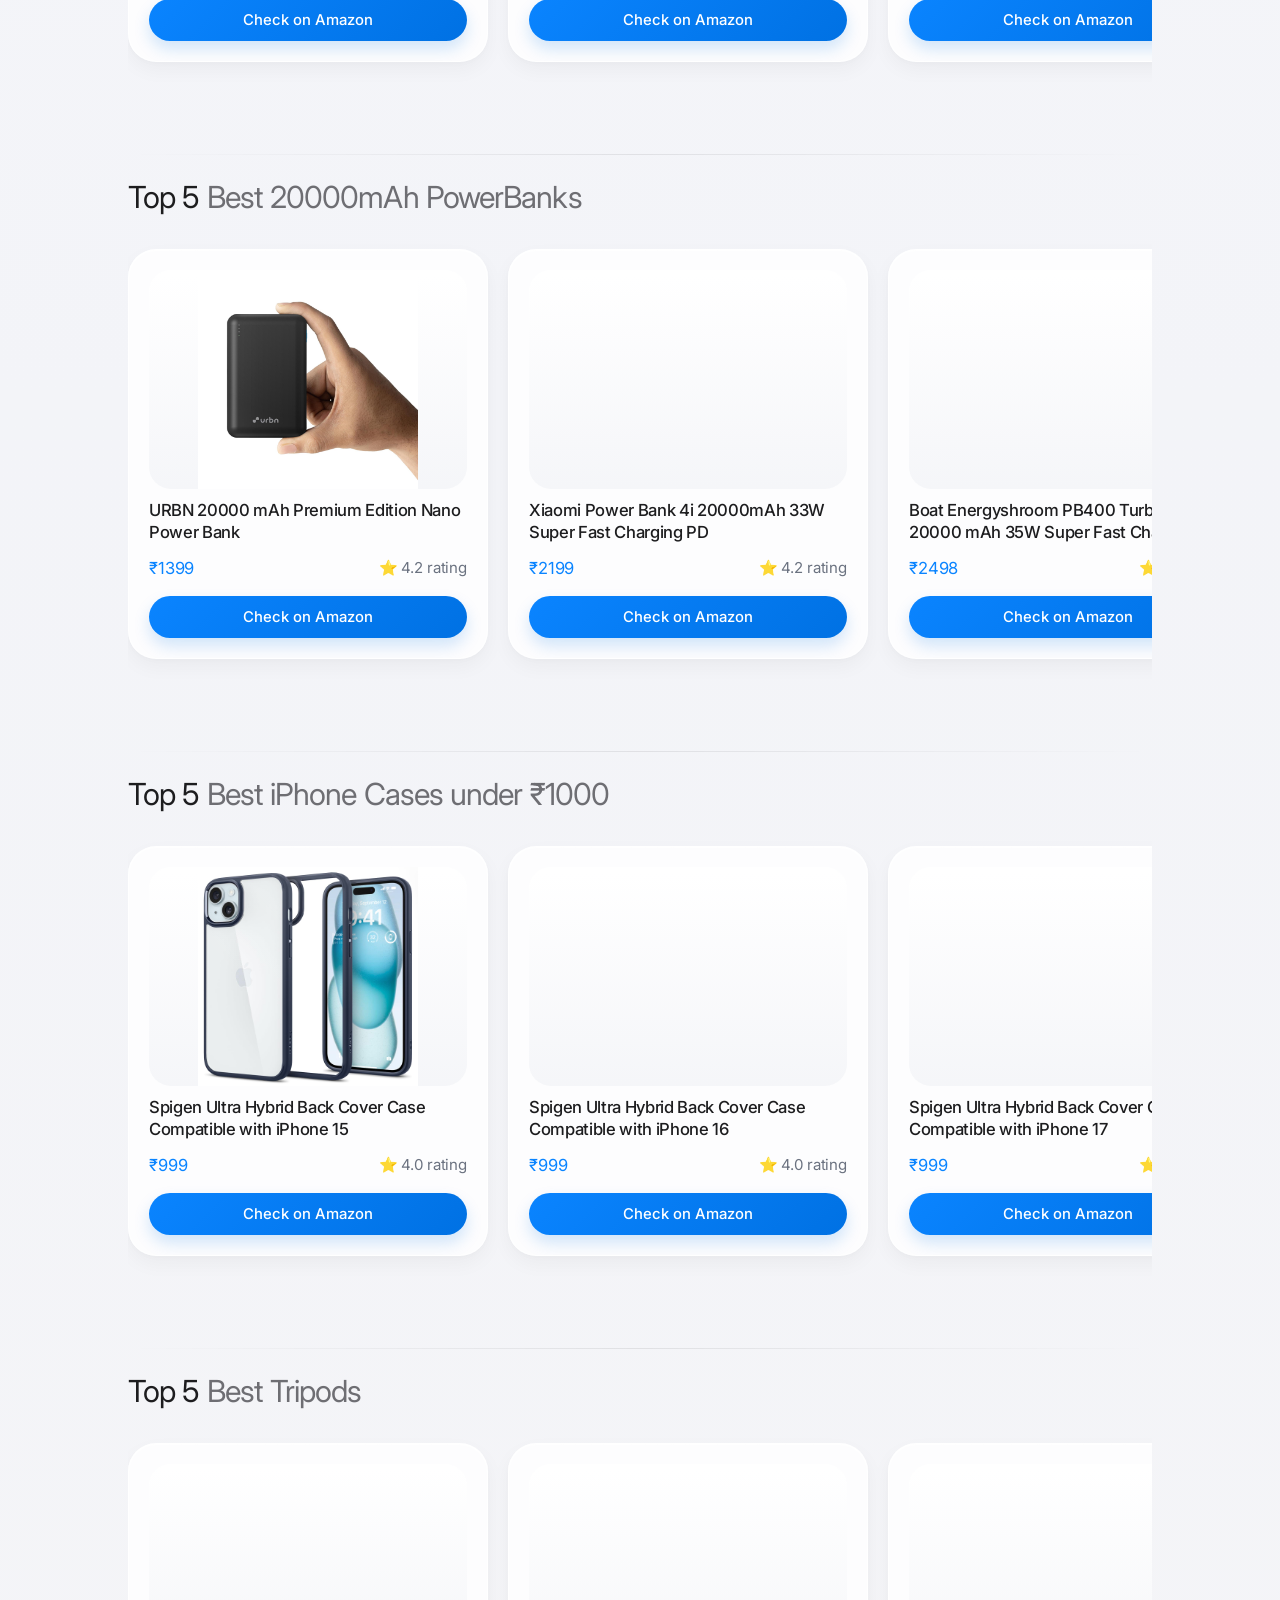
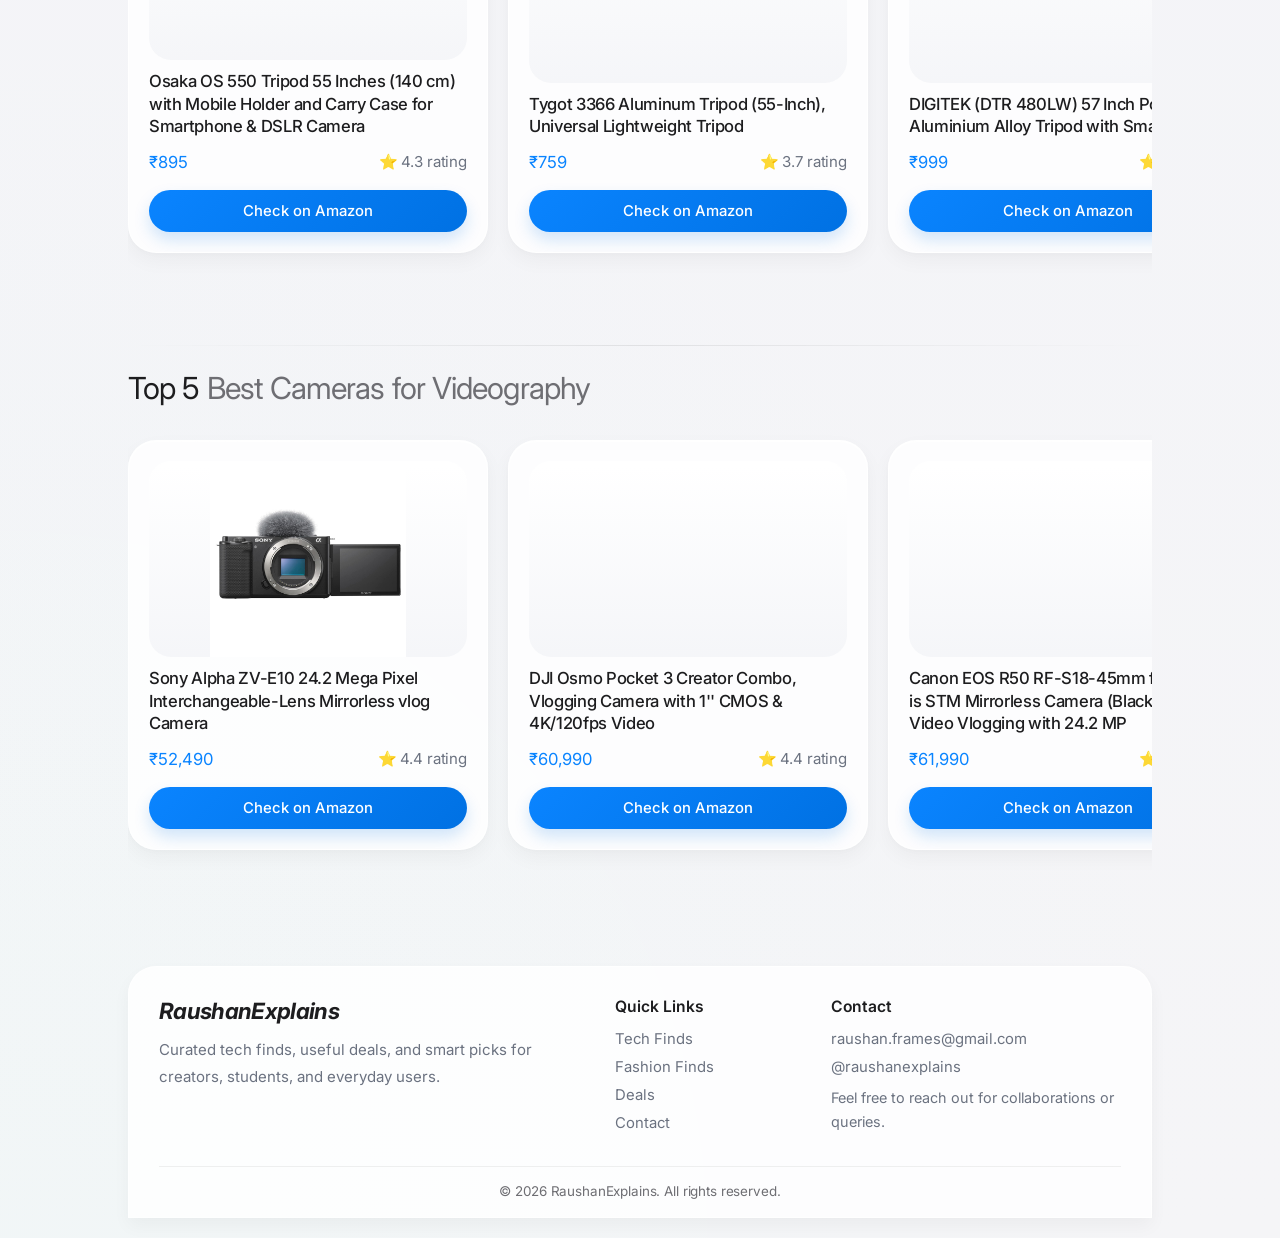
==== commit 52a23c46: "changes" ====
--- a/index.html
+++ b/index.html
@@ -582,26 +582,96 @@
         </div>
 
         <div class="box">
-            <div class="box1 coming-soon">
-                <div class="product-info">
-                    <h3>Camera picks coming soon</h3>
-                    <p>This section will be updated soon.</p>
-                </div>
-            </div>
-
-            <div class="box1 coming-soon">
-                <div class="product-info">
-                    <h3>Camera picks coming soon</h3>
-                    <p>This section will be updated soon.</p>
-                </div>
-            </div>
-
-            <div class="box1 coming-soon">
-                <div class="product-info">
-                    <h3>Camera picks coming soon</h3>
-                    <p>This section will be updated soon.</p>
-                </div>
-            </div>
+                  <div class="box1">
+                <div class="img-area">
+                    <img src="images/sony zv-e10.jpg" loading="lazy"
+                        decoding="async" />
+                </div>
+                <div class="product-info">
+                    <h3>Sony Alpha ZV-E10 24.2 Mega Pixel Interchangeable-Lens Mirrorless vlog Camera</h3>
+                    <div class="para">
+                        <p class="price">₹52,490 </p>
+                        <p>⭐ 4.4 rating</p>
+                    </div>
+                    <a class="check" href="https://amzn.to/4brBstr" target="_blank"
+                        rel="noopener noreferrer sponsored">Check on Amazon</a>
+                </div>
+            </div>
+
+
+             <div class="box1">
+                <div class="img-area">
+                    <img src="images/DJI OSMO pocket .jpg" loading="lazy"
+                        decoding="async" />
+                </div>
+                <div class="product-info">
+                    <h3>DJI Osmo Pocket 3 Creator Combo, Vlogging Camera with 1'' CMOS & 4K/120fps Video</h3>
+                    <div class="para">
+                        <p class="price">₹60,990 </p>
+                        <p>⭐ 4.4 rating</p>
+                    </div>
+                    <a class="check" href="https://amzn.to/4bxN3qS" target="_blank"
+                        rel="noopener noreferrer sponsored">Check on Amazon</a>
+                </div>
+            </div>
+
+
+
+
+           <div class="box1">
+                <div class="img-area">
+                    <img src="images/Canon EOS R50 RF-S18-.jpg" loading="lazy"
+                        decoding="async" />
+                </div>
+                <div class="product-info">
+                    <h3>Canon EOS R50 RF-S18-45mm f/4.5-6.3 is STM Mirrorless Camera (Black)- 4K Video Vlogging with 24.2 MP</h3>
+                    <div class="para">
+                        <p class="price"> ₹61,990 </p>
+                        <p>⭐ 4.5 rating</p>
+                    </div>
+                    <a class="check" href="https://amzn.to/40D32iC" target="_blank"
+                        rel="noopener noreferrer sponsored">Check on Amazon</a>
+                </div>
+            </div>
+
+
+
+
+           <div class="box1">
+                <div class="img-area">
+                    <img src="images/ Sony Alpha ZV-E10M2K 26 MP.jpg" loading="lazy"
+                        decoding="async" />
+                </div>
+                <div class="product-info">
+                    <h3>Sony Alpha ZV-E10M2K 26 MP Interchangeable Lens Mirrorless Vlog Camera for Creators (16-50mm Power Zoom Lens)</h3>
+                    <div class="para">
+                        <p class="price"> ₹92,490 </p>
+                        <p>⭐ 4.5 rating</p>
+                    </div>
+                    <a class="check" href="https://amzn.to/4lKM0Zt" target="_blank"
+                        rel="noopener noreferrer sponsored">Check on Amazon</a>
+                </div>
+            </div>
+
+
+
+                <div class="box1">
+                <div class="img-area">
+                    <img src="images/Canon EOS R8 Smartchoice Full-Frame.jpg" loading="lazy"
+                        decoding="async" />
+                </div>
+                <div class="product-info">
+                    <h3>Sony Alpha ZV-E10M2K 26 MP Interchangeable Lens Mirrorless Vlog Camera for Creators (16-50mm Power Zoom Lens)</h3>
+                    <div class="para">
+                        <p class="price">  ₹1,03,990  </p>
+                        <p>⭐ 4.6 rating</p>
+                    </div>
+                    <a class="check" href="https://amzn.to/4bvPURo" target="_blank"
+                        rel="noopener noreferrer sponsored">Check on Amazon</a>
+                </div>
+            </div>
+
+
         </div>
     </section>
 
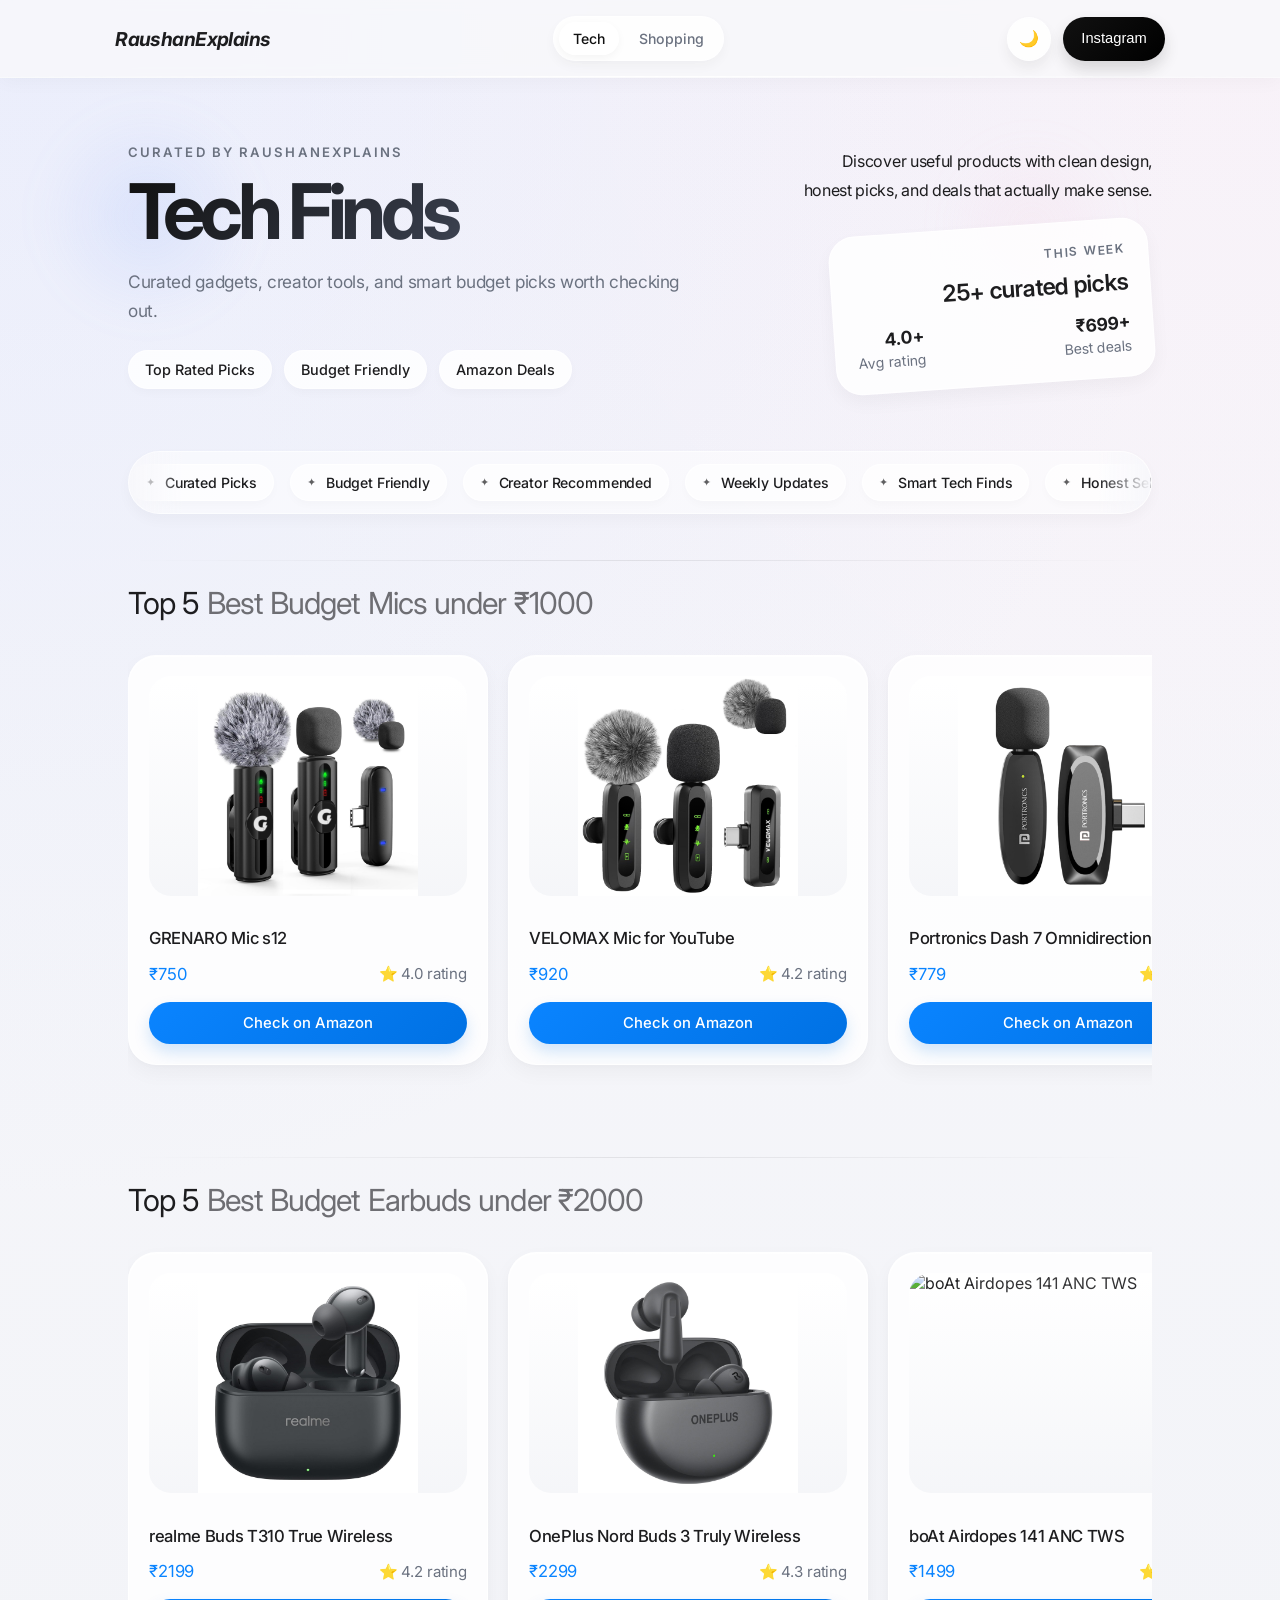
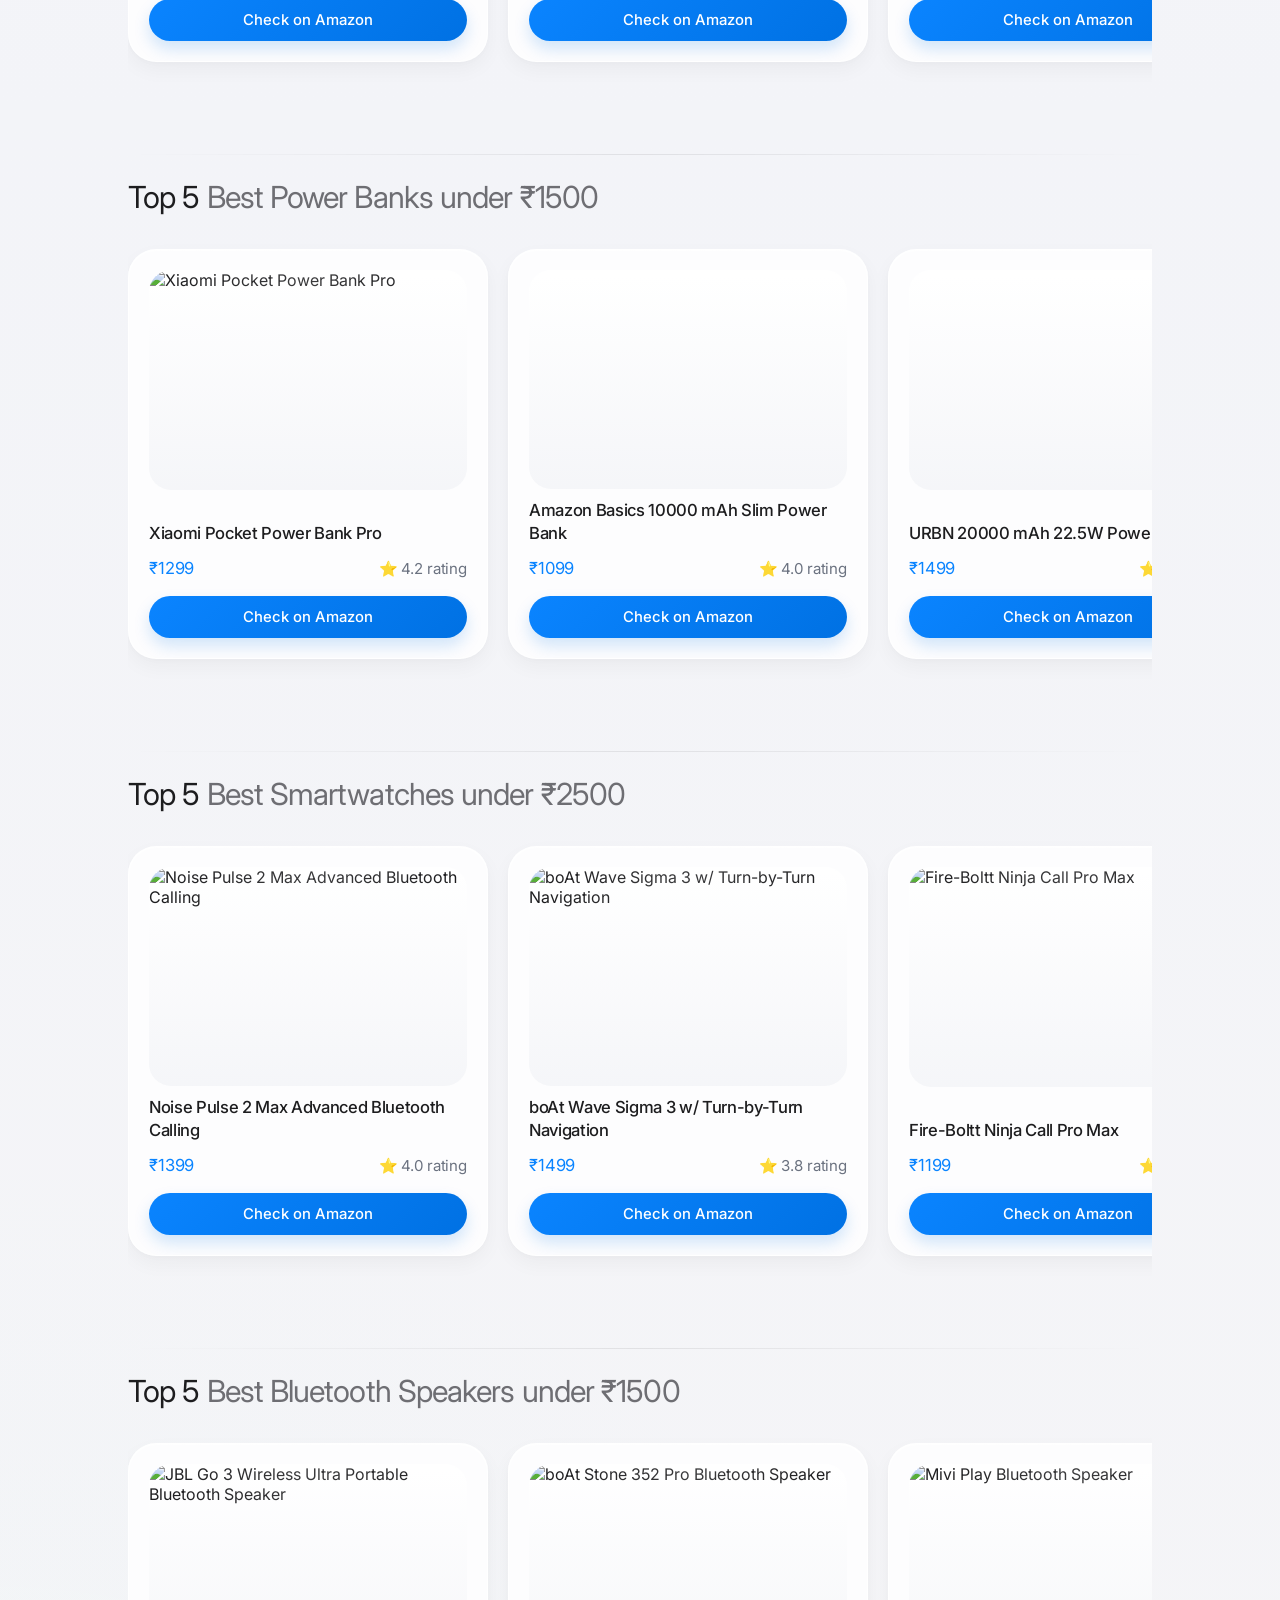
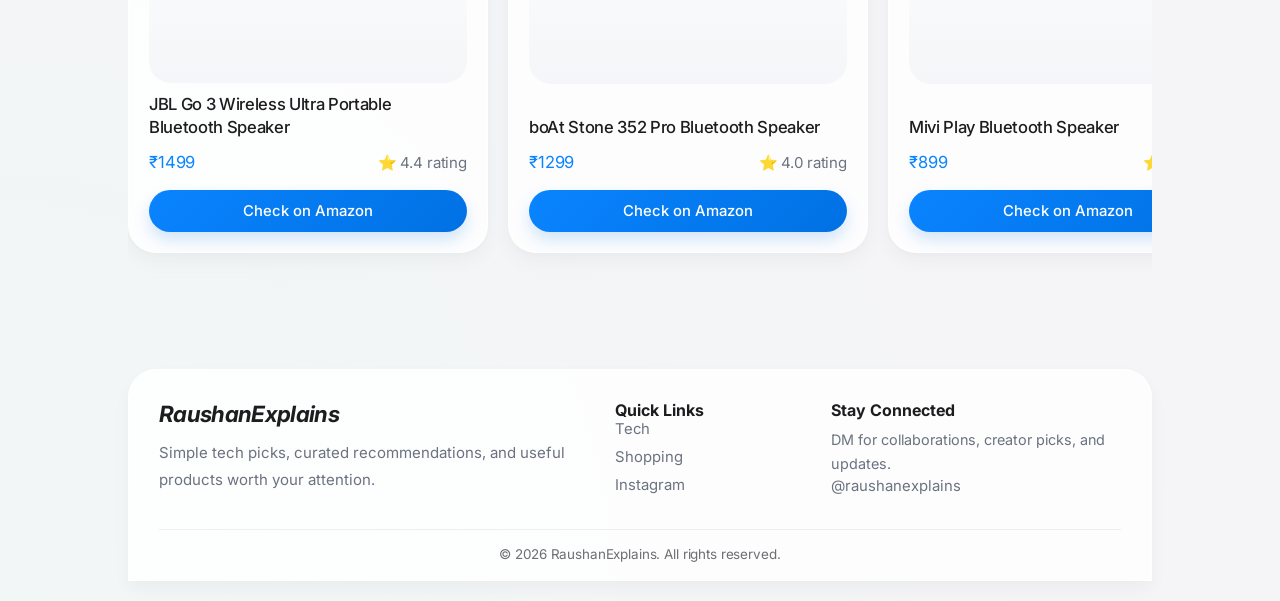
==== commit ae2a70b8: "changes" ====
--- a/index.html
+++ b/index.html
@@ -11,6 +11,7 @@
     <link href="https://fonts.googleapis.com/css2?family=Inter:wght@100..900&display=swap" rel="stylesheet">
 
     <link rel="stylesheet" href="style.css" />
+    <link rel="stylesheet" href="responsive.css" />
 </head>
 
 <body>
@@ -254,452 +255,338 @@
 
             <div class="box1">
                 <div class="img-area">
-                    <img src="images/oneplus nord buds 3r.jpg" alt="OnePlus Nord Buds 3R TWS Earbuds" loading="lazy"
-                        decoding="async" />
-                </div>
-                <div class="product-info">
-                    <h3>OnePlus Nord Buds 3R TWS Earbuds</h3>
-                    <div class="para">
-                        <p class="price">₹1799</p>
+                    <img src="images/boat 141.jpg" alt="boAt Airdopes 141 ANC TWS" loading="lazy" decoding="async" />
+                </div>
+                <div class="product-info">
+                    <h3>boAt Airdopes 141 ANC TWS</h3>
+                    <div class="para">
+                        <p class="price">₹1499</p>
+                        <p>⭐ 3.8 rating</p>
+                    </div>
+                    <a class="check" href="https://amzn.to/43OAqJH" target="_blank"
+                        rel="noopener noreferrer sponsored">Check on Amazon</a>
+                </div>
+            </div>
+
+            <div class="box1">
+                <div class="img-area">
+                    <img src="images/ptron bassbuds.jpg" alt="pTron Bassbuds Duo in-Ear TWS" loading="lazy"
+                        decoding="async" />
+                </div>
+                <div class="product-info">
+                    <h3>pTron Bassbuds Duo in-Ear TWS</h3>
+                    <div class="para">
+                        <p class="price">₹899</p>
+                        <p>⭐ 3.4 rating</p>
+                    </div>
+                    <a class="check" href="https://amzn.to/42b3gKj" target="_blank"
+                        rel="noopener noreferrer sponsored">Check on Amazon</a>
+                </div>
+            </div>
+
+            <div class="box1">
+                <div class="img-area">
+                    <img src="images/noise.jpg" alt="Noise Newly Launched Buds VS102 Elite" loading="lazy"
+                        decoding="async" />
+                </div>
+                <div class="product-info">
+                    <h3>Noise Newly Launched Buds VS102 Elite</h3>
+                    <div class="para">
+                        <p class="price">₹1199</p>
+                        <p>⭐ 3.8 rating</p>
+                    </div>
+                    <a class="check" href="https://amzn.to/43OYjY9" target="_blank"
+                        rel="noopener noreferrer sponsored">Check on Amazon</a>
+                </div>
+            </div>
+        </div>
+    </section>
+
+    <section class="top reveal">
+        <div class="top1">
+            <h1>Top 5 <span>Best Power Banks under ₹1500</span></h1>
+        </div>
+
+        <div class="box">
+            <div class="box1">
+                <div class="img-area">
+                    <img src="images/mi 10000 mah.jpg" alt="Xiaomi Pocket Power Bank Pro" loading="lazy"
+                        decoding="async" />
+                </div>
+                <div class="product-info">
+                    <h3>Xiaomi Pocket Power Bank Pro</h3>
+                    <div class="para">
+                        <p class="price">₹1299</p>
                         <p>⭐ 4.2 rating</p>
                     </div>
-                    <a class="check" href="https://amzn.to/3PGWwVy" target="_blank"
-                        rel="noopener noreferrer sponsored">Check on Amazon</a>
-                </div>
-            </div>
-
-            <div class="box1">
-                <div class="img-area">
-                    <img src="images/boat airdopes.jpg" alt="Boat Airdopes Joy" loading="lazy" decoding="async" />
-                </div>
-                <div class="product-info">
-                    <h3>Boat Airdopes Joy, 35Hrs Battery</h3>
-                    <div class="para">
-                        <p class="price">₹849</p>
-                        <p>⭐ 3.7 rating</p>
-                    </div>
-                    <a class="check" href="https://amzn.to/47Hrz9Z" target="_blank"
-                        rel="noopener noreferrer sponsored">Check on Amazon</a>
-                </div>
-            </div>
-
-            <div class="box1">
-                <div class="img-area">
-                    <img src="images/boat airdopes 141.jpg" alt="Boat Airdopes 141 Gen 2" loading="lazy"
-                        decoding="async" />
-                </div>
-                <div class="product-info">
-                    <h3>Boat Airdopes 141 Gen 2</h3>
-                    <div class="para">
-                        <p class="price">₹799</p>
-                        <p>⭐ 3.8 rating</p>
-                    </div>
-                    <a class="check" href="https://amzn.to/4srO3nN" target="_blank"
-                        rel="noopener noreferrer sponsored">Check on Amazon</a>
-                </div>
-            </div>
-        </div>
-    </section>
-
-    <section class="top">
-        <div class="top1">
-            <h1>Top 5 <span>Best 20000mAh PowerBanks</span></h1>
-        </div>
-
-        <div class="box">
-            <div class="box1">
-                <div class="img-area">
-                    <img src="images/urbn.jpg" alt="URBN 20000mAh Power Bank" loading="lazy" decoding="async" />
-                </div>
-                <div class="product-info">
-                    <h3>URBN 20000 mAh Premium Edition Nano Power Bank</h3>
-                    <div class="para">
-                        <p class="price">₹1399</p>
-                        <p>⭐ 4.2 rating</p>
-                    </div>
-                    <a class="check" href="https://amzn.to/4rzBmG7" target="_blank"
-                        rel="noopener noreferrer sponsored">Check on Amazon</a>
-                </div>
-            </div>
-
-            <div class="box1">
-                <div class="img-area">
-                    <img src="images/xiaomi.jpg" alt="Xiaomi Power Bank 4i" loading="lazy" decoding="async" />
-                </div>
-                <div class="product-info">
-                    <h3>Xiaomi Power Bank 4i 20000mAh 33W Super Fast Charging PD</h3>
-                    <div class="para">
-                        <p class="price">₹2199</p>
-                        <p>⭐ 4.2 rating</p>
-                    </div>
-                    <a class="check" href="https://amzn.to/4uCh95c" target="_blank"
-                        rel="noopener noreferrer sponsored">Check on Amazon</a>
-                </div>
-            </div>
-
-            <div class="box1">
-                <div class="img-area">
-                    <img src="images/boat energyshroom.jpg" alt="Boat Energyshroom PB400" loading="lazy"
-                        decoding="async" />
-                </div>
-                <div class="product-info">
-                    <h3>Boat Energyshroom PB400 Turbo X 20000 mAh 35W Super Fast Charging</h3>
-                    <div class="para">
-                        <p class="price">₹2498</p>
-                        <p>⭐ 4.2 rating</p>
-                    </div>
-                    <a class="check" href="https://amzn.to/4bPd8mF" target="_blank"
-                        rel="noopener noreferrer sponsored">Check on Amazon</a>
-                </div>
-            </div>
-
-            <div class="box1">
-                <div class="img-area">
-                    <img src="images/URBN 20000mAh 35W Turbo Fast.jpg" alt="URBN 20000mAh 35W Turbo Fast Charging"
-                        loading="lazy" decoding="async" />
-                </div>
-                <div class="product-info">
-                    <h3>URBN 20000mAh 35W Turbo Fast Charging Power Bank | Dual Output</h3>
+                    <a class="check" href="https://amzn.to/4buRZiA" target="_blank"
+                        rel="noopener noreferrer sponsored">Check on Amazon</a>
+                </div>
+            </div>
+
+            <div class="box1">
+                <div class="img-area">
+                    <img src="images/amazon basics.jpg" alt="Amazon Basics 10000 mAh Slim Power Bank" loading="lazy"
+                        decoding="async" />
+                </div>
+                <div class="product-info">
+                    <h3>Amazon Basics 10000 mAh Slim Power Bank</h3>
+                    <div class="para">
+                        <p class="price">₹1099</p>
+                        <p>⭐ 4.0 rating</p>
+                    </div>
+                    <a class="check" href="https://amzn.to/43M49h7" target="_blank"
+                        rel="noopener noreferrer sponsored">Check on Amazon</a>
+                </div>
+            </div>
+
+            <div class="box1">
+                <div class="img-area">
+                    <img src="images/urbn.jpg" alt="URBN 20000 mAh 22.5W Power Bank" loading="lazy" decoding="async" />
+                </div>
+                <div class="product-info">
+                    <h3>URBN 20000 mAh 22.5W Power Bank</h3>
                     <div class="para">
                         <p class="price">₹1499</p>
-                        <p>⭐ 4.2 rating</p>
-                    </div>
-                    <a class="check" href="https://amzn.to/4sP8oTE" target="_blank"
-                        rel="noopener noreferrer sponsored">Check on Amazon</a>
-                </div>
-            </div>
-
-            <div class="box1">
-                <div class="img-area">
-                    <img src="images/amazon basics.jpg" alt="Amazon Basics 20000mAh Power Bank" loading="lazy"
-                        decoding="async" />
-                </div>
-                <div class="product-info">
-                    <h3>Amazon Basics 20000 mAh Power Bank | 22.5W Fast Charging</h3>
+                        <p>⭐ 3.9 rating</p>
+                    </div>
+                    <a class="check" href="https://amzn.to/4iBxYsa" target="_blank"
+                        rel="noopener noreferrer sponsored">Check on Amazon</a>
+                </div>
+            </div>
+
+            <div class="box1">
+                <div class="img-area">
+                    <img src="images/ambrane.jpg" alt="Ambrane 10000 mAh Slim Power Bank" loading="lazy"
+                        decoding="async" />
+                </div>
+                <div class="product-info">
+                    <h3>Ambrane 10000 mAh Slim Power Bank</h3>
+                    <div class="para">
+                        <p class="price">₹999</p>
+                        <p>⭐ 4.1 rating</p>
+                    </div>
+                    <a class="check" href="https://amzn.to/4bvw6u3" target="_blank"
+                        rel="noopener noreferrer sponsored">Check on Amazon</a>
+                </div>
+            </div>
+
+            <div class="box1">
+                <div class="img-area">
+                    <img src="images/lapguard.jpg" alt="Lapguard LG803 10000mAh Power Bank" loading="lazy"
+                        decoding="async" />
+                </div>
+                <div class="product-info">
+                    <h3>Lapguard LG803 10000mAh Power Bank</h3>
                     <div class="para">
                         <p class="price">₹899</p>
                         <p>⭐ 3.9 rating</p>
                     </div>
-                    <a class="check" href="https://amzn.to/473lrZt" target="_blank"
+                    <a class="check" href="https://amzn.to/4ikUrHg" target="_blank"
                         rel="noopener noreferrer sponsored">Check on Amazon</a>
                 </div>
             </div>
         </div>
     </section>
 
-    <section class="top">
+    <section class="top reveal">
         <div class="top1">
-            <h1>Top 5 <span>Best iPhone Cases under ₹1000</span></h1>
+            <h1>Top 5 <span>Best Smartwatches under ₹2500</span></h1>
         </div>
 
         <div class="box">
             <div class="box1">
                 <div class="img-area">
-                    <img src="images/spigen ultra hydbrid back cover.jpg" alt="Spigen Ultra Hybrid iPhone 15 Case"
+                    <img src="images/noise smartwatch.jpg" alt="Noise Pulse 2 Max Advanced Bluetooth Calling"
                         loading="lazy" decoding="async" />
                 </div>
                 <div class="product-info">
-                    <h3>Spigen Ultra Hybrid Back Cover Case Compatible with iPhone 15</h3>
+                    <h3>Noise Pulse 2 Max Advanced Bluetooth Calling</h3>
+                    <div class="para">
+                        <p class="price">₹1399</p>
+                        <p>⭐ 4.0 rating</p>
+                    </div>
+                    <a class="check" href="https://amzn.to/43U7Ubo" target="_blank"
+                        rel="noopener noreferrer sponsored">Check on Amazon</a>
+                </div>
+            </div>
+
+            <div class="box1">
+                <div class="img-area">
+                    <img src="images/boat smartwatch.jpg" alt="boAt Wave Sigma 3 w/ Turn-by-Turn Navigation"
+                        loading="lazy" decoding="async" />
+                </div>
+                <div class="product-info">
+                    <h3>boAt Wave Sigma 3 w/ Turn-by-Turn Navigation</h3>
+                    <div class="para">
+                        <p class="price">₹1499</p>
+                        <p>⭐ 3.8 rating</p>
+                    </div>
+                    <a class="check" href="https://amzn.to/4iCrFCR" target="_blank"
+                        rel="noopener noreferrer sponsored">Check on Amazon</a>
+                </div>
+            </div>
+
+            <div class="box1">
+                <div class="img-area">
+                    <img src="images/firebolt.jpg" alt="Fire-Boltt Ninja Call Pro Max" loading="lazy"
+                        decoding="async" />
+                </div>
+                <div class="product-info">
+                    <h3>Fire-Boltt Ninja Call Pro Max</h3>
+                    <div class="para">
+                        <p class="price">₹1199</p>
+                        <p>⭐ 3.9 rating</p>
+                    </div>
+                    <a class="check" href="https://amzn.to/4i3vXmU" target="_blank"
+                        rel="noopener noreferrer sponsored">Check on Amazon</a>
+                </div>
+            </div>
+
+            <div class="box1">
+                <div class="img-area">
+                    <img src="images/crossbeat.jpg" alt="CrossBeats Hustl Smartwatch" loading="lazy"
+                        decoding="async" />
+                </div>
+                <div class="product-info">
+                    <h3>CrossBeats Hustl Smartwatch</h3>
+                    <div class="para">
+                        <p class="price">₹1599</p>
+                        <p>⭐ 3.9 rating</p>
+                    </div>
+                    <a class="check" href="https://amzn.to/4bpcKyP" target="_blank"
+                        rel="noopener noreferrer sponsored">Check on Amazon</a>
+                </div>
+            </div>
+
+            <div class="box1">
+                <div class="img-area">
+                    <img src="images/zebronic.jpg" alt="ZEBRONICS DRIP Smart Watch" loading="lazy"
+                        decoding="async" />
+                </div>
+                <div class="product-info">
+                    <h3>ZEBRONICS DRIP Smart Watch</h3>
+                    <div class="para">
+                        <p class="price">₹1299</p>
+                        <p>⭐ 3.7 rating</p>
+                    </div>
+                    <a class="check" href="https://amzn.to/4iFs0Jp" target="_blank"
+                        rel="noopener noreferrer sponsored">Check on Amazon</a>
+                </div>
+            </div>
+        </div>
+    </section>
+
+    <section class="top reveal">
+        <div class="top1">
+            <h1>Top 5 <span>Best Bluetooth Speakers under ₹1500</span></h1>
+        </div>
+
+        <div class="box">
+            <div class="box1">
+                <div class="img-area">
+                    <img src="images/jbl.jpg" alt="JBL Go 3 Wireless Ultra Portable Bluetooth Speaker" loading="lazy"
+                        decoding="async" />
+                </div>
+                <div class="product-info">
+                    <h3>JBL Go 3 Wireless Ultra Portable Bluetooth Speaker</h3>
+                    <div class="para">
+                        <p class="price">₹1499</p>
+                        <p>⭐ 4.4 rating</p>
+                    </div>
+                    <a class="check" href="https://amzn.to/42dczTT" target="_blank"
+                        rel="noopener noreferrer sponsored">Check on Amazon</a>
+                </div>
+            </div>
+
+            <div class="box1">
+                <div class="img-area">
+                    <img src="images/boat stone.jpg" alt="boAt Stone 352 Pro Bluetooth Speaker" loading="lazy"
+                        decoding="async" />
+                </div>
+                <div class="product-info">
+                    <h3>boAt Stone 352 Pro Bluetooth Speaker</h3>
+                    <div class="para">
+                        <p class="price">₹1299</p>
+                        <p>⭐ 4.0 rating</p>
+                    </div>
+                    <a class="check" href="https://amzn.to/4kMbN0d" target="_blank"
+                        rel="noopener noreferrer sponsored">Check on Amazon</a>
+                </div>
+            </div>
+
+            <div class="box1">
+                <div class="img-area">
+                    <img src="images/mivi.jpg" alt="Mivi Play Bluetooth Speaker" loading="lazy" decoding="async" />
+                </div>
+                <div class="product-info">
+                    <h3>Mivi Play Bluetooth Speaker</h3>
+                    <div class="para">
+                        <p class="price">₹899</p>
+                        <p>⭐ 4.1 rating</p>
+                    </div>
+                    <a class="check" href="https://amzn.to/4hK6o9k" target="_blank"
+                        rel="noopener noreferrer sponsored">Check on Amazon</a>
+                </div>
+            </div>
+
+            <div class="box1">
+                <div class="img-area">
+                    <img src="images/portronics speaker.jpg" alt="Portronics SoundDrum 1 Bluetooth Speaker"
+                        loading="lazy" decoding="async" />
+                </div>
+                <div class="product-info">
+                    <h3>Portronics SoundDrum 1 Bluetooth Speaker</h3>
                     <div class="para">
                         <p class="price">₹999</p>
                         <p>⭐ 4.0 rating</p>
                     </div>
-                    <a class="check" href="https://amzn.to/4bAXCtn" target="_blank"
-                        rel="noopener noreferrer sponsored">Check on Amazon</a>
-                </div>
-            </div>
-
-            <div class="box1">
-                <div class="img-area">
-                    <img src="images/spigen for 16.jpg" alt="Spigen Ultra Hybrid iPhone 16 Case" loading="lazy"
-                        decoding="async" />
-                </div>
-                <div class="product-info">
-                    <h3>Spigen Ultra Hybrid Back Cover Case Compatible with iPhone 16</h3>
-                    <div class="para">
-                        <p class="price">₹999</p>
-                        <p>⭐ 4.0 rating</p>
-                    </div>
-                    <a class="check" href="https://amzn.to/4bQw5Fu" target="_blank"
-                        rel="noopener noreferrer sponsored">Check on Amazon</a>
-                </div>
-            </div>
-
-            <div class="box1">
-                <div class="img-area">
-                    <img src="images/spigen for 17.jpg" alt="Spigen Ultra Hybrid iPhone 17 Case" loading="lazy"
-                        decoding="async" />
-                </div>
-                <div class="product-info">
-                    <h3>Spigen Ultra Hybrid Back Cover Case Compatible with iPhone 17</h3>
-                    <div class="para">
-                        <p class="price">₹999</p>
-                        <p>⭐ 4.0 rating</p>
-                    </div>
-                    <a class="check" href="https://amzn.to/4rEcNIa" target="_blank"
-                        rel="noopener noreferrer sponsored">Check on Amazon</a>
-                </div>
-            </div>
-
-            <div class="box1">
-                <div class="img-area">
-                    <img src="images/daily objects.jpg" alt="DailyObjects Beam 2.0 iPhone 15 Case" loading="lazy"
-                        decoding="async" />
-                </div>
-                <div class="product-info">
-                    <h3>DailyObjects Beam 2.0 Magnetic Protective Cover Compatible with iPhone 15</h3>
-                    <div class="para">
-                        <p class="price">₹998</p>
-                        <p>⭐ 4.0 rating</p>
-                    </div>
-                    <a class="check" href="https://amzn.to/4lJ54Yc" target="_blank"
-                        rel="noopener noreferrer sponsored">Check on Amazon</a>
-                </div>
-            </div>
-
-            <div class="box1">
-                <div class="img-area">
-                    <img src="images/ringke fusion.jpg" alt="Ringke Fusion iPhone Case" loading="lazy"
-                        decoding="async" />
-                </div>
-                <div class="product-info">
-                    <h3>Ringke Fusion Magnetic Clear Back Cover for iPhone 15</h3>
-                    <div class="para">
-                        <p class="price">₹998</p>
-                        <p>⭐ 4.0 rating</p>
-                    </div>
-                    <a class="check" href="https://amzn.to/4bm5GOo" target="_blank"
+                    <a class="check" href="https://amzn.to/4i0nN3V" target="_blank"
+                        rel="noopener noreferrer sponsored">Check on Amazon</a>
+                </div>
+            </div>
+
+            <div class="box1">
+                <div class="img-area">
+                    <img src="images/zebronic speaker.jpg" alt="ZEBRONICS Sound Feast 100 Portable Speaker"
+                        loading="lazy" decoding="async" />
+                </div>
+                <div class="product-info">
+                    <h3>ZEBRONICS Sound Feast 100 Portable Speaker</h3>
+                    <div class="para">
+                        <p class="price">₹799</p>
+                        <p>⭐ 3.9 rating</p>
+                    </div>
+                    <a class="check" href="https://amzn.to/42j1c8E" target="_blank"
                         rel="noopener noreferrer sponsored">Check on Amazon</a>
                 </div>
             </div>
         </div>
     </section>
 
-    <section class="top">
-        <div class="top1">
-            <h1>Top 5 <span>Best Tripods</span></h1>
-        </div>
-
-        <div class="box">
-         
-
-              <div class="box1">
-                <div class="img-area">
-                    <img src="images/osaka tripod.jpg" alt="Osaka Tripod" loading="lazy"
-                        decoding="async" />
-                </div>
-                <div class="product-info">
-                    <h3>Osaka OS 550 Tripod 55 Inches (140 cm) with Mobile Holder and Carry Case for Smartphone & DSLR Camera</h3>
-                    <div class="para">
-                        <p class="price">₹895</p>
-                        <p>⭐ 4.3 rating</p>
-                    </div>
-                    <a class="check" href="https://amzn.to/4dus0rP" target="_blank"
-                        rel="noopener noreferrer sponsored">Check on Amazon</a>
-                </div>
-            </div>
-
-               <div class="box1">
-                <div class="img-area">
-                    <img src="images/Tygot 3366 tripod.jpg" alt="Tygot 3366 Aluminum Tripod" loading="lazy"
-                        decoding="async" />
-                </div>
-                <div class="product-info">
-                    <h3>Tygot 3366 Aluminum Tripod (55-Inch), Universal Lightweight Tripod</h3>
-                    <div class="para">
-                        <p class="price">₹759</p>
-                        <p>⭐ 3.7 rating</p>
-                    </div>
-                    <a class="check" href="https://amzn.to/4sRPBr2" target="_blank"
-                        rel="noopener noreferrer sponsored">Check on Amazon</a>
-                </div>
-            </div>
-
-
-
-                <div class="box1">
-                <div class="img-area">
-                    <img src="images/ DIGITEK (DTR 480LW) 57 Inch.jpg" alt="Osaka Tripod" loading="lazy"
-                        decoding="async" />
-                </div>
-                <div class="product-info">
-                    <h3>DIGITEK (DTR 480LW) 57 Inch Portable Aluminium Alloy Tripod with Smartphone</h3>
-                    <div class="para">
-                        <p class="price">₹999</p>
-                        <p>⭐ 4.3 rating</p>
-                    </div>
-                    <a class="check" href="https://amzn.to/4bOKi5Q" target="_blank"
-                        rel="noopener noreferrer sponsored">Check on Amazon</a>
-                </div>
-            </div>
-
-
-
-                <div class="box1">
-                <div class="img-area">
-                    <img src="images/amazon basics tripod 1.jpg" loading="lazy"
-                        decoding="async" />
-                </div>
-                <div class="product-info">
-                    <h3>Amazon Basics Lightweight 41-134cm Tripod with Mobile Holder & Carry Bag</h3>
-                    <div class="para">
-                        <p class="price">₹999</p>
-                        <p>⭐ 4.3 rating</p>
-                    </div>
-                    <a class="check" href="https://amzn.to/4bOKi5Q" target="_blank"
-                        rel="noopener noreferrer sponsored">Check on Amazon</a>
-                </div>
-            </div>
-
-
-
-                    <div class="box1">
-                <div class="img-area">
-                    <img src="images/amazon basics flexible.jpg" loading="lazy"
-                        decoding="async" />
-                </div>
-                <div class="product-info">
-                    <h3>Amazon Basics Flexible Tripod with Hidden Phone Holder & Cold Shoe Mount | 360° Rotating Ball Head with Bubble Level</h3>
-                    <div class="para">
-                        <p class="price">₹829</p>
-                        <p>⭐ 3.9 rating</p>
-                    </div>
-                    <a class="check" href="https://amzn.to/4bOKi5Q" target="_blank"
-                        rel="noopener noreferrer sponsored">Check on Amazon</a>
-                </div>
-            </div>
-
-
-
-
-            
-        </div>
-    </section>
-
-    <section class="top">
-        <div class="top1">
-            <h1>Top 5 <span>Best Cameras for Videography</span></h1>
-        </div>
-
-        <div class="box">
-                  <div class="box1">
-                <div class="img-area">
-                    <img src="images/sony zv-e10.jpg" loading="lazy"
-                        decoding="async" />
-                </div>
-                <div class="product-info">
-                    <h3>Sony Alpha ZV-E10 24.2 Mega Pixel Interchangeable-Lens Mirrorless vlog Camera</h3>
-                    <div class="para">
-                        <p class="price">₹52,490 </p>
-                        <p>⭐ 4.4 rating</p>
-                    </div>
-                    <a class="check" href="https://amzn.to/4brBstr" target="_blank"
-                        rel="noopener noreferrer sponsored">Check on Amazon</a>
-                </div>
-            </div>
-
-
-             <div class="box1">
-                <div class="img-area">
-                    <img src="images/DJI OSMO pocket .jpg" loading="lazy"
-                        decoding="async" />
-                </div>
-                <div class="product-info">
-                    <h3>DJI Osmo Pocket 3 Creator Combo, Vlogging Camera with 1'' CMOS & 4K/120fps Video</h3>
-                    <div class="para">
-                        <p class="price">₹60,990 </p>
-                        <p>⭐ 4.4 rating</p>
-                    </div>
-                    <a class="check" href="https://amzn.to/4bxN3qS" target="_blank"
-                        rel="noopener noreferrer sponsored">Check on Amazon</a>
-                </div>
-            </div>
-
-
-
-
-           <div class="box1">
-                <div class="img-area">
-                    <img src="images/Canon EOS R50 RF-S18-.jpg" loading="lazy"
-                        decoding="async" />
-                </div>
-                <div class="product-info">
-                    <h3>Canon EOS R50 RF-S18-45mm f/4.5-6.3 is STM Mirrorless Camera (Black)- 4K Video Vlogging with 24.2 MP</h3>
-                    <div class="para">
-                        <p class="price"> ₹61,990 </p>
-                        <p>⭐ 4.5 rating</p>
-                    </div>
-                    <a class="check" href="https://amzn.to/40D32iC" target="_blank"
-                        rel="noopener noreferrer sponsored">Check on Amazon</a>
-                </div>
-            </div>
-
-
-
-
-           <div class="box1">
-                <div class="img-area">
-                    <img src="images/ Sony Alpha ZV-E10M2K 26 MP.jpg" loading="lazy"
-                        decoding="async" />
-                </div>
-                <div class="product-info">
-                    <h3>Sony Alpha ZV-E10M2K 26 MP Interchangeable Lens Mirrorless Vlog Camera for Creators (16-50mm Power Zoom Lens)</h3>
-                    <div class="para">
-                        <p class="price"> ₹92,490 </p>
-                        <p>⭐ 4.5 rating</p>
-                    </div>
-                    <a class="check" href="https://amzn.to/4lKM0Zt" target="_blank"
-                        rel="noopener noreferrer sponsored">Check on Amazon</a>
-                </div>
-            </div>
-
-
-
-                <div class="box1">
-                <div class="img-area">
-                    <img src="images/Canon EOS R8 Smartchoice Full-Frame.jpg" loading="lazy"
-                        decoding="async" />
-                </div>
-                <div class="product-info">
-                    <h3>Sony Alpha ZV-E10M2K 26 MP Interchangeable Lens Mirrorless Vlog Camera for Creators (16-50mm Power Zoom Lens)</h3>
-                    <div class="para">
-                        <p class="price">  ₹1,03,990  </p>
-                        <p>⭐ 4.6 rating</p>
-                    </div>
-                    <a class="check" href="https://amzn.to/4bvPURo" target="_blank"
-                        rel="noopener noreferrer sponsored">Check on Amazon</a>
-                </div>
-            </div>
-
-
-        </div>
-    </section>
-
-    <footer class="footer reveal">
+    <footer class="footer">
         <div class="footer-container">
             <div class="footer-top">
                 <div class="footer-brand">
                     <h2>RaushanExplains</h2>
                     <p>
-                        Curated tech finds, useful deals, and smart picks for creators,
-                        students, and everyday users.
+                        Simple tech picks, curated recommendations, and useful products worth your attention.
                     </p>
                 </div>
 
                 <div class="footer-links">
-                    <h3>Quick Links</h3>
-                    <a href="index.html">Tech Finds</a>
-                    <a href="shopping.html">Fashion Finds</a>
-                    <a href="#">Deals</a>
-                    <a href="#">Contact</a>
+                    <h4>Quick Links</h4>
+                    <a href="index.html">Tech</a>
+                    <a href="shopping.html">Shopping</a>
+                    <a href="https://www.instagram.com/raushanexplains/" target="_blank"
+                        rel="noopener noreferrer">Instagram</a>
                 </div>
 
                 <div class="footer-contact">
-                    <h3>Contact</h3>
-                    <a href="mailto:raushan.frames@gmail.com">raushan.frames@gmail.com</a>
+                    <h4>Stay Connected</h4>
+                    <p>DM for collaborations, creator picks, and updates.</p>
                     <a href="https://www.instagram.com/raushanexplains/" target="_blank"
                         rel="noopener noreferrer">@raushanexplains</a>
-                    <p>Feel free to reach out for collaborations or queries.</p>
                 </div>
             </div>
 
--- a/style.css
+++ b/style.css
@@ -93,12 +93,16 @@
 
 html,
 body {
+      scroll-behavior: smooth;
     width: 100%;
     min-height: 100%;
     font-family: "Inter", sans-serif;
     overflow-x: hidden;
     background: var(--bg-main);
     color: var(--text-main);
+     overflow-x: hidden;
+    -webkit-font-smoothing: antialiased;
+    text-rendering: optimizeLegibility;
 }
 
 html {
@@ -807,8 +811,9 @@
 
 .reveal {
     opacity: 0;
-    transform: translateY(14px);
-    transition: opacity 0.28s ease, transform 0.28s ease;
+    transform: translateY(24px);
+    transition: opacity 0.5s ease, transform 0.5s ease;
+    will-change: opacity, transform;
 }
 
 .reveal.active {
@@ -853,23 +858,22 @@
 .page-loader {
     position: fixed;
     inset: 0;
-    z-index: 99999;
+    z-index: 9999;
     display: flex;
     align-items: center;
     justify-content: center;
     padding: 32px;
-    background: var(--bg-main);
+    background: inherit;
     opacity: 1;
     visibility: visible;
-    transition: opacity 0.22s ease, visibility 0.22s ease;
+    transition: opacity 0.25s ease, visibility 0.25s ease;
+    pointer-events: none;
 }
 
 .page-loader.hide {
     opacity: 0;
     visibility: hidden;
-    pointer-events: none;
-}
-
+}
 .loader-inner {
     width: min(1180px, 92vw);
     display: flex;
@@ -994,9 +998,6 @@
             transparent 100%);
 }
 
-body.loading {
-    overflow: hidden;
-}
 
 @keyframes skeletonShimmer {
     100% {
@@ -1468,4 +1469,12 @@
     .box1 {
         flex: 0 0 360px;
     }
+}
+
+@media (prefers-reduced-motion: reduce) {
+    * {
+        animation: none !important;
+        transition: none !important;
+        scroll-behavior: auto !important;
+    }
 }
--- a/responsive.css
+++ b/responsive.css
@@ -0,0 +1,544 @@
+/* =========================
+   RESPONSIVE
+   ========================= */
+
+@media (max-width: 1200px) {
+    .header-box,
+    .hero,
+    .top,
+    .trust-marquee,
+    .footer-container {
+        width: 88%;
+    }
+
+    .hero {
+        gap: 40px;
+        padding: 36px 0 42px;
+    }
+
+    .hero-left h1 {
+        font-size: 4.3rem;
+    }
+
+    .hero-subtext {
+        font-size: 1.02rem;
+    }
+
+    .box1 {
+        flex: 0 0 320px;
+        height: 400px;
+    }
+}
+
+@media (max-width: 1024px) {
+    .header-box,
+    .hero,
+    .top,
+    .trust-marquee,
+    .footer-container {
+        width: 90%;
+    }
+
+    .header-box {
+        gap: 16px;
+    }
+
+    #logo {
+        font-size: 1.05rem;
+    }
+
+    .theme-toggle {
+        width: 42px;
+        height: 42px;
+    }
+
+    .contact-btn {
+        padding: 10px 16px;
+        font-size: 0.84rem;
+    }
+
+    .insta-btn {
+        height: 42px;
+        padding: 0 16px;
+    }
+
+    .hero {
+        gap: 34px;
+        padding: 24px 0 28px;
+        margin: 18px auto 34px;
+        min-height: auto;
+    }
+
+    .hero-left {
+        max-width: 56%;
+    }
+
+    .hero-right {
+        max-width: 40%;
+    }
+
+    .hero-right-text {
+        display: none;
+    }
+
+    .hero-left h1 {
+        font-size: 3.95rem;
+    }
+
+    .top1 h1 {
+        font-size: 1.72rem;
+    }
+
+    .box1 {
+        flex: 0 0 300px;
+        height: 390px;
+    }
+
+    .img-area {
+        height: 210px;
+    }
+
+    .product-info h3 {
+        font-size: 1rem;
+    }
+}
+
+@media (max-width: 768px) {
+    .box1,
+    .hero-card,
+    .footer-container,
+    .mode-switch,
+    .hero-badges span,
+    .trust-track span {
+        box-shadow: none;
+    }
+
+    .box1,
+    .hero-card,
+    .footer-container {
+        border: 1px solid rgba(255,255,255,0.08);
+    }
+
+    .img-area::after,
+    .hero::before,
+    .hero::after,
+    .header::after {
+        display: none;
+    }
+  
+
+    .header {
+        height: auto;
+        min-height: 72px;
+        padding: 0;
+    }
+
+    .header-box,
+    .hero,
+    .top,
+    .trust-marquee,
+    .footer-container {
+        width: 92%;
+    }
+
+    .header-box {
+        flex-wrap: wrap;
+        align-items: center;
+        row-gap: 10px;
+        column-gap: 10px;
+        padding: 10px 0;
+        height: auto;
+    }
+
+    #logo {
+        font-size: 0.95rem;
+        white-space: nowrap;
+        flex-shrink: 0;
+    }
+
+    .header-actions {
+        margin-left: auto;
+        gap: 10px;
+    }
+
+    /* MOBILE PE INSTAGRAM HIDE */
+    .header-actions .insta-link,
+    .insta-link,
+    .insta-btn {
+        display: none !important;
+        visibility: hidden !important;
+        width: 0 !important;
+        height: 0 !important;
+        overflow: hidden !important;
+        pointer-events: none !important;
+    }
+
+    .theme-toggle {
+        width: 40px;
+        height: 40px;
+        font-size: 0.9rem;
+    }
+
+    .mode-switch-wrap {
+        order: 3;
+        width: 100%;
+        flex: 0 0 100%;
+        justify-content: flex-start;
+    }
+
+    .mode-switch {
+        width: 100%;
+        overflow-x: auto;
+        overflow-y: hidden;
+        -webkit-overflow-scrolling: touch;
+        scrollbar-width: none;
+        justify-content: flex-start;
+        padding: 4px;
+        gap: 4px;
+    }
+
+    .mode-switch::-webkit-scrollbar {
+        display: none;
+    }
+
+    .mode-tab {
+        white-space: nowrap;
+        flex-shrink: 0;
+        font-size: 0.8rem;
+        padding: 8px 12px;
+    }
+
+    .blank {
+        height: 92px;
+    }
+
+    .trust-marquee {
+        margin: 0 auto 24px;
+    }
+
+    .trust-track {
+        gap: 12px;
+        padding: 12px 0;
+    }
+
+    .trust-track span {
+        padding: 8px 14px;
+        font-size: 0.84rem;
+    }
+
+    .trust-marquee::before,
+    .trust-marquee::after {
+        width: 34px;
+    }
+
+    .hero {
+        flex-direction: column;
+        align-items: flex-start;
+        text-align: left;
+        gap: 22px;
+        padding: 22px 0 26px;
+        margin: 0 auto 32px;
+        min-height: auto;
+    }
+
+    .hero-left,
+    .hero-right {
+        width: 100%;
+        max-width: 100%;
+    }
+
+    .hero-label,
+    .hero-right-text {
+        display: none;
+    }
+
+    .hero-left h1 {
+        font-size: 2.85rem;
+        line-height: 0.96;
+        letter-spacing: -0.05em;
+    }
+
+    .hero-subtext {
+        max-width: 100%;
+        font-size: 0.97rem;
+        line-height: 1.6;
+        margin-top: 14px;
+    }
+
+    .hero-badges {
+        margin-top: 20px;
+        gap: 10px;
+    }
+
+    .hero-badges span {
+        font-size: 0.84rem;
+        padding: 8px 13px;
+    }
+
+    .hero-right {
+        align-items: stretch;
+    }
+
+    .hero-card {
+        width: 100%;
+        max-width: 100%;
+        padding: 18px;
+        border-radius: 22px;
+    }
+
+    .hero-card:hover {
+        transform: none;
+    }
+
+    .top {
+        margin: 34px auto 74px;
+    }
+
+    .top1 {
+        display: flex;
+        flex-direction: column;
+        gap: 8px;
+    }
+
+    .top1 h1 {
+        font-size: 1.42rem;
+        line-height: 1.25;
+        margin-bottom: 0;
+    }
+
+    .top1::after {
+        content: "Swipe →";
+        font-size: 0.84rem;
+        color: #6e6e73;
+        font-weight: 500;
+        margin-top: 2px;
+    }
+
+    .box {
+        display: flex;
+        flex-wrap: nowrap;
+        gap: 16px;
+        overflow-x: auto;
+        overflow-y: hidden;
+        scroll-snap-type: x proximity;
+        -webkit-overflow-scrolling: touch;
+        scrollbar-width: none;
+        padding: 12px 4px 12px 2px;
+        mask-image: none;
+        -webkit-mask-image: none;
+    }
+
+    .box::-webkit-scrollbar {
+        display: none;
+    }
+
+    .box1 {
+        flex: 0 0 82%;
+        width: 82%;
+        min-width: 82%;
+        max-width: 82%;
+        min-height: 360px;
+        height: auto;
+        scroll-snap-align: start;
+        border-radius: 24px;
+        padding: 16px;
+    }
+
+    .img-area {
+        height: 210px;
+        border-radius: 18px;
+    }
+
+    .product-info {
+        margin-top: 12px;
+    }
+
+    .product-info h3 {
+        font-size: 1rem;
+        line-height: 1.35;
+    }
+
+    .price {
+        font-size: 1rem;
+    }
+
+    .para {
+        padding-top: 12px;
+        font-size: 0.9rem;
+        gap: 10px;
+    }
+
+    .check {
+        margin-top: 16px;
+        padding: 11px 0;
+        font-size: 0.9rem;
+    }
+
+    .footer {
+        margin-top: 58px;
+        padding: 20px 0 18px;
+    }
+
+    .footer-container {
+        padding: 24px 18px 16px;
+        border-radius: 24px 24px 0 0;
+    }
+
+    .footer-top {
+        flex-direction: column;
+        gap: 22px;
+        padding-bottom: 18px;
+    }
+
+    .footer-brand,
+    .footer-links,
+    .footer-contact {
+        max-width: 100%;
+        min-width: 100%;
+    }
+
+    .footer-brand h2 {
+        font-size: 1.18rem;
+    }
+
+    .footer-brand p,
+    .footer-contact p,
+    .footer-links a,
+    .footer-contact a {
+        font-size: 0.9rem;
+    }
+
+    .footer-bottom {
+        padding-top: 14px;
+    }
+
+    .footer-bottom p {
+        font-size: 0.82rem;
+    }
+}
+
+@media (max-width: 480px) {
+    .header-box,
+    .hero,
+    .top,
+    .trust-marquee,
+    .footer-container {
+        width: 94%;
+    }
+
+    #logo {
+        font-size: 0.88rem;
+    }
+
+    .header-actions {
+        gap: 8px;
+    }
+
+    .mode-tab {
+        font-size: 0.78rem;
+        padding: 8px 11px;
+    }
+
+    .hero {
+        margin: 8px auto 34px;
+        padding: 18px 0 24px;
+        gap: 20px;
+    }
+
+    .hero-left h1 {
+        font-size: 2.4rem;
+    }
+
+    .hero-subtext {
+        display: none;
+    }
+
+    .hero-badges span {
+        font-size: 0.78rem;
+        padding: 8px 12px;
+    }
+
+    .top {
+        margin: 36px auto 46px;
+    }
+
+    .top1 h1 {
+        font-size: 1.18rem;
+    }
+
+    .top1::after {
+        font-size: 0.78rem;
+    }
+
+    .box {
+        gap: 14px;
+        padding: 10px 6px 14px 2px;
+    }
+
+    .box1 {
+        flex: 0 0 88%;
+        width: 88%;
+        min-width: 88%;
+        max-width: 88%;
+        min-height: 365px;
+        padding: 16px;
+        border-radius: 22px;
+    }
+
+    .img-area {
+        height: 198px;
+        border-radius: 18px;
+    }
+
+    .product-info h3 {
+        font-size: 0.95rem;
+    }
+
+    .price {
+        font-size: 0.98rem;
+    }
+
+    .para {
+        font-size: 0.88rem;
+        padding-top: 10px;
+    }
+
+    .check {
+        font-size: 0.88rem;
+        padding: 11px 0;
+        margin-top: 16px;
+    }
+
+    .footer-container {
+        padding: 20px 14px 14px;
+        border-radius: 20px 20px 0 0;
+    }
+
+    .footer-brand h2 {
+        font-size: 1.12rem;
+    }
+
+    .footer-brand p,
+    .footer-contact p,
+    .footer-links a,
+    .footer-contact a {
+        font-size: 0.86rem;
+        line-height: 1.7;
+    }
+
+    .footer-bottom p {
+        font-size: 0.78rem;
+    }
+}
+
+@media (max-width: 416px) {
+    #budget {
+        display: none;
+    }
+}
+
+@media (min-width: 1280px) {
+    .box1 {
+        flex: 0 0 360px;
+    }
+}
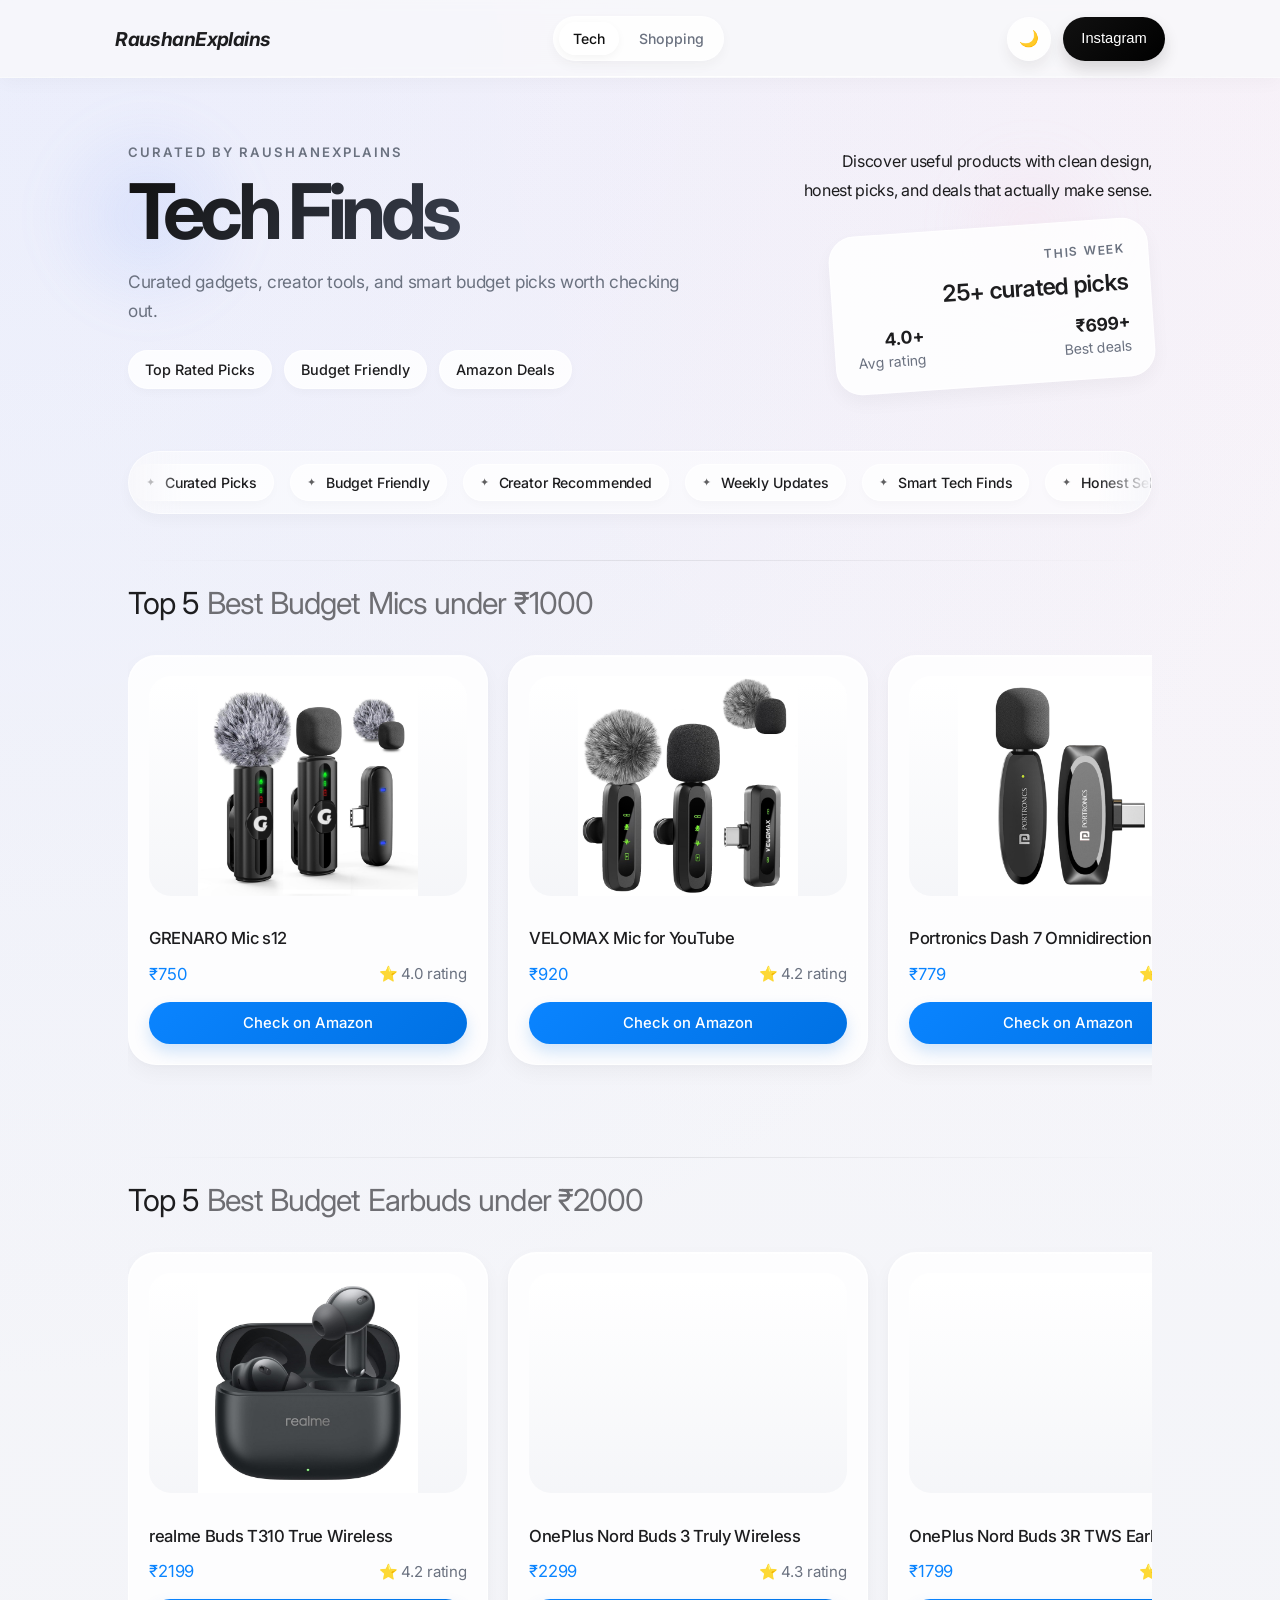
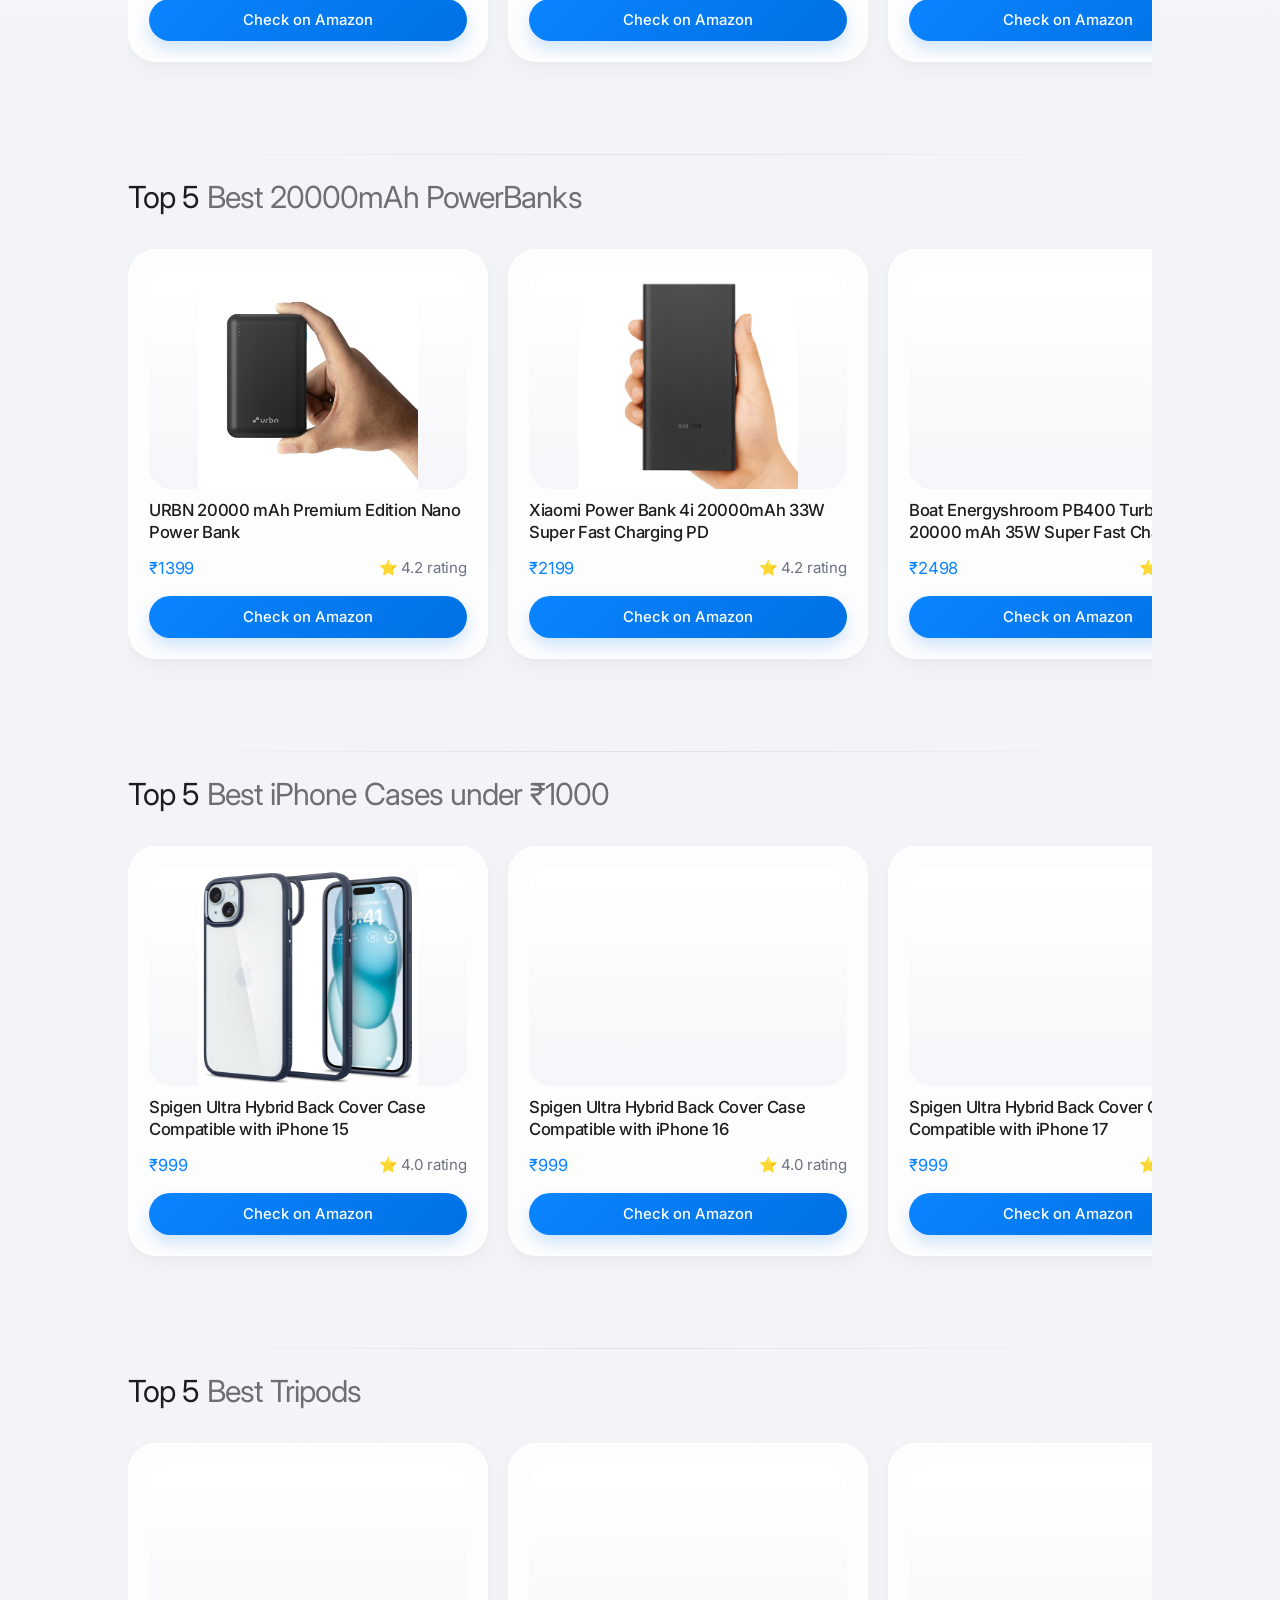
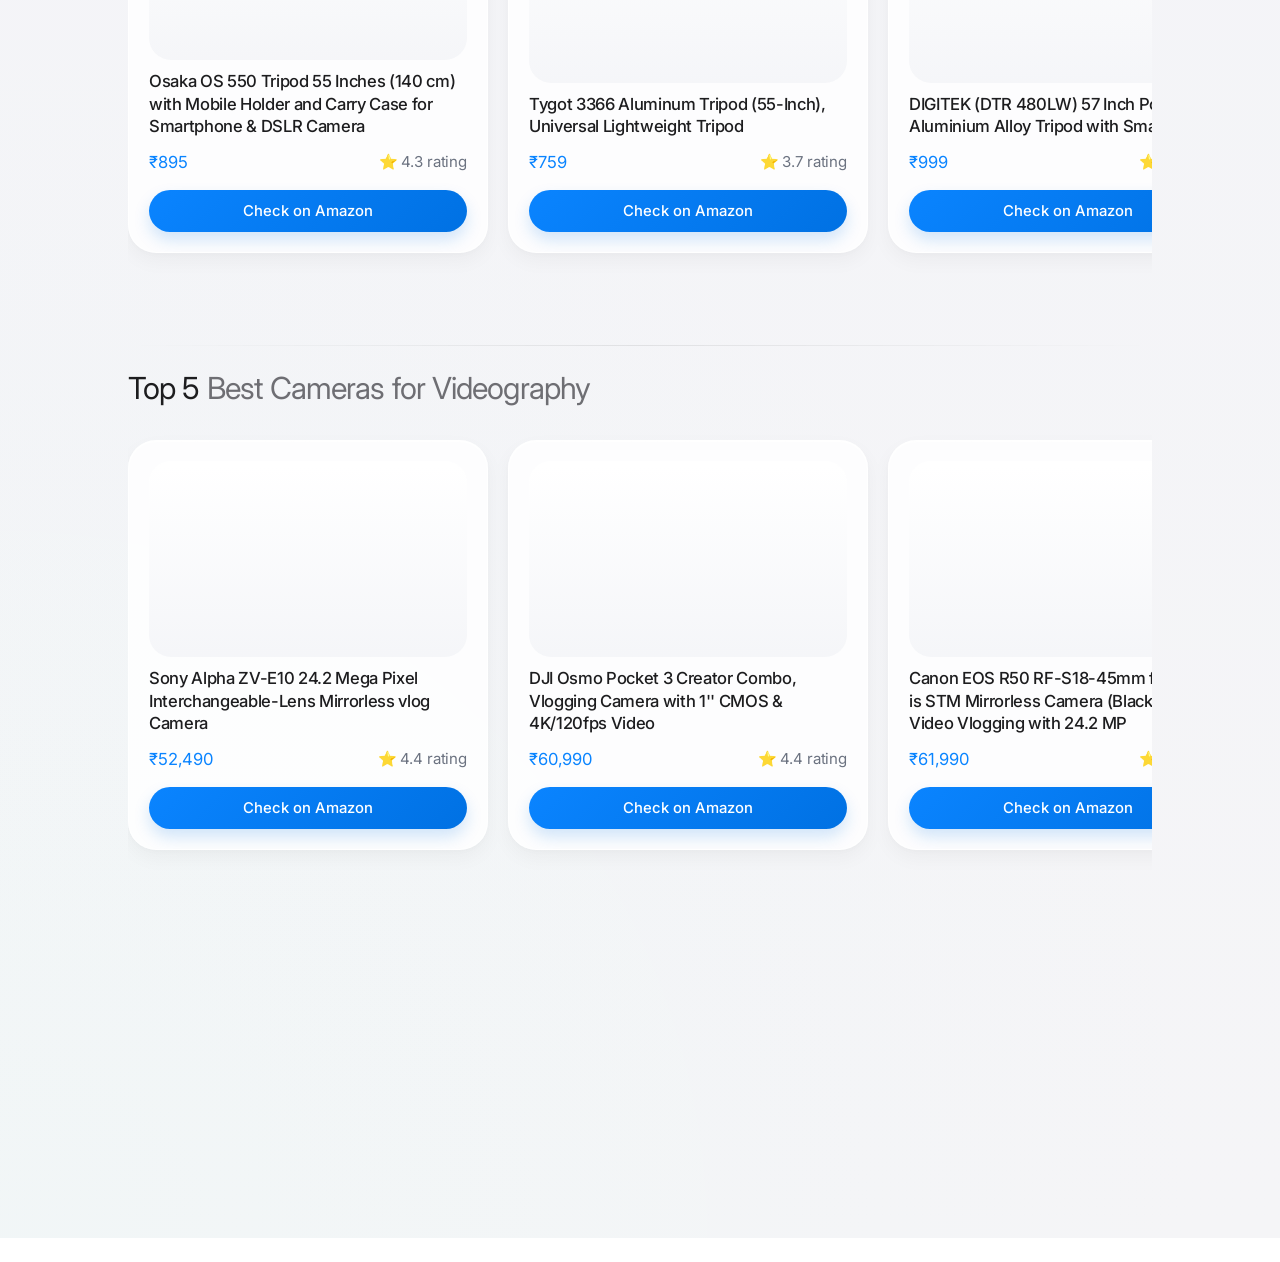
==== commit 46af324b: "changes" ====
--- a/index.html
+++ b/index.html
@@ -11,7 +11,6 @@
     <link href="https://fonts.googleapis.com/css2?family=Inter:wght@100..900&display=swap" rel="stylesheet">
 
     <link rel="stylesheet" href="style.css" />
-    <link rel="stylesheet" href="responsive.css" />
 </head>
 
 <body>
@@ -255,338 +254,424 @@
 
             <div class="box1">
                 <div class="img-area">
-                    <img src="images/boat 141.jpg" alt="boAt Airdopes 141 ANC TWS" loading="lazy" decoding="async" />
-                </div>
-                <div class="product-info">
-                    <h3>boAt Airdopes 141 ANC TWS</h3>
+                    <img src="images/oneplus nord buds 3r.jpg" alt="OnePlus Nord Buds 3R TWS Earbuds" loading="lazy"
+                        decoding="async" />
+                </div>
+                <div class="product-info">
+                    <h3>OnePlus Nord Buds 3R TWS Earbuds</h3>
+                    <div class="para">
+                        <p class="price">₹1799</p>
+                        <p>⭐ 4.2 rating</p>
+                    </div>
+                    <a class="check" href="https://amzn.to/3PGWwVy" target="_blank"
+                        rel="noopener noreferrer sponsored">Check on Amazon</a>
+                </div>
+            </div>
+
+            <div class="box1">
+                <div class="img-area">
+                    <img src="images/boat airdopes.jpg" alt="Boat Airdopes Joy" loading="lazy" decoding="async" />
+                </div>
+                <div class="product-info">
+                    <h3>Boat Airdopes Joy, 35Hrs Battery</h3>
+                    <div class="para">
+                        <p class="price">₹849</p>
+                        <p>⭐ 3.7 rating</p>
+                    </div>
+                    <a class="check" href="https://amzn.to/47Hrz9Z" target="_blank"
+                        rel="noopener noreferrer sponsored">Check on Amazon</a>
+                </div>
+            </div>
+
+            <div class="box1">
+                <div class="img-area">
+                    <img src="images/boat airdopes 141.jpg" alt="Boat Airdopes 141 Gen 2" loading="lazy"
+                        decoding="async" />
+                </div>
+                <div class="product-info">
+                    <h3>Boat Airdopes 141 Gen 2</h3>
+                    <div class="para">
+                        <p class="price">₹799</p>
+                        <p>⭐ 3.8 rating</p>
+                    </div>
+                    <a class="check" href="https://amzn.to/4srO3nN" target="_blank"
+                        rel="noopener noreferrer sponsored">Check on Amazon</a>
+                </div>
+            </div>
+        </div>
+    </section>
+
+    <section class="top">
+        <div class="top1">
+            <h1>Top 5 <span>Best 20000mAh PowerBanks</span></h1>
+        </div>
+
+        <div class="box">
+            <div class="box1">
+                <div class="img-area">
+                    <img src="images/urbn.jpg" alt="URBN 20000mAh Power Bank" loading="lazy" decoding="async" />
+                </div>
+                <div class="product-info">
+                    <h3>URBN 20000 mAh Premium Edition Nano Power Bank</h3>
+                    <div class="para">
+                        <p class="price">₹1399</p>
+                        <p>⭐ 4.2 rating</p>
+                    </div>
+                    <a class="check" href="https://amzn.to/4rzBmG7" target="_blank"
+                        rel="noopener noreferrer sponsored">Check on Amazon</a>
+                </div>
+            </div>
+
+            <div class="box1">
+                <div class="img-area">
+                    <img src="images/xiaomi.jpg" alt="Xiaomi Power Bank 4i" loading="lazy" decoding="async" />
+                </div>
+                <div class="product-info">
+                    <h3>Xiaomi Power Bank 4i 20000mAh 33W Super Fast Charging PD</h3>
+                    <div class="para">
+                        <p class="price">₹2199</p>
+                        <p>⭐ 4.2 rating</p>
+                    </div>
+                    <a class="check" href="https://amzn.to/4uCh95c" target="_blank"
+                        rel="noopener noreferrer sponsored">Check on Amazon</a>
+                </div>
+            </div>
+
+            <div class="box1">
+                <div class="img-area">
+                    <img src="images/boat energyshroom.jpg" alt="Boat Energyshroom PB400" loading="lazy"
+                        decoding="async" />
+                </div>
+                <div class="product-info">
+                    <h3>Boat Energyshroom PB400 Turbo X 20000 mAh 35W Super Fast Charging</h3>
+                    <div class="para">
+                        <p class="price">₹2498</p>
+                        <p>⭐ 4.2 rating</p>
+                    </div>
+                    <a class="check" href="https://amzn.to/4bPd8mF" target="_blank"
+                        rel="noopener noreferrer sponsored">Check on Amazon</a>
+                </div>
+            </div>
+
+            <div class="box1">
+                <div class="img-area">
+                    <img src="images/URBN 20000mAh 35W Turbo Fast.jpg" alt="URBN 20000mAh 35W Turbo Fast Charging"
+                        loading="lazy" decoding="async" />
+                </div>
+                <div class="product-info">
+                    <h3>URBN 20000mAh 35W Turbo Fast Charging Power Bank | Dual Output</h3>
                     <div class="para">
                         <p class="price">₹1499</p>
-                        <p>⭐ 3.8 rating</p>
-                    </div>
-                    <a class="check" href="https://amzn.to/43OAqJH" target="_blank"
-                        rel="noopener noreferrer sponsored">Check on Amazon</a>
-                </div>
-            </div>
-
-            <div class="box1">
-                <div class="img-area">
-                    <img src="images/ptron bassbuds.jpg" alt="pTron Bassbuds Duo in-Ear TWS" loading="lazy"
-                        decoding="async" />
-                </div>
-                <div class="product-info">
-                    <h3>pTron Bassbuds Duo in-Ear TWS</h3>
-                    <div class="para">
-                        <p class="price">₹899</p>
-                        <p>⭐ 3.4 rating</p>
-                    </div>
-                    <a class="check" href="https://amzn.to/42b3gKj" target="_blank"
-                        rel="noopener noreferrer sponsored">Check on Amazon</a>
-                </div>
-            </div>
-
-            <div class="box1">
-                <div class="img-area">
-                    <img src="images/noise.jpg" alt="Noise Newly Launched Buds VS102 Elite" loading="lazy"
-                        decoding="async" />
-                </div>
-                <div class="product-info">
-                    <h3>Noise Newly Launched Buds VS102 Elite</h3>
-                    <div class="para">
-                        <p class="price">₹1199</p>
-                        <p>⭐ 3.8 rating</p>
-                    </div>
-                    <a class="check" href="https://amzn.to/43OYjY9" target="_blank"
-                        rel="noopener noreferrer sponsored">Check on Amazon</a>
-                </div>
-            </div>
-        </div>
-    </section>
-
-    <section class="top reveal">
-        <div class="top1">
-            <h1>Top 5 <span>Best Power Banks under ₹1500</span></h1>
-        </div>
-
-        <div class="box">
-            <div class="box1">
-                <div class="img-area">
-                    <img src="images/mi 10000 mah.jpg" alt="Xiaomi Pocket Power Bank Pro" loading="lazy"
-                        decoding="async" />
-                </div>
-                <div class="product-info">
-                    <h3>Xiaomi Pocket Power Bank Pro</h3>
-                    <div class="para">
-                        <p class="price">₹1299</p>
                         <p>⭐ 4.2 rating</p>
                     </div>
-                    <a class="check" href="https://amzn.to/4buRZiA" target="_blank"
-                        rel="noopener noreferrer sponsored">Check on Amazon</a>
-                </div>
-            </div>
-
-            <div class="box1">
-                <div class="img-area">
-                    <img src="images/amazon basics.jpg" alt="Amazon Basics 10000 mAh Slim Power Bank" loading="lazy"
-                        decoding="async" />
-                </div>
-                <div class="product-info">
-                    <h3>Amazon Basics 10000 mAh Slim Power Bank</h3>
-                    <div class="para">
-                        <p class="price">₹1099</p>
-                        <p>⭐ 4.0 rating</p>
-                    </div>
-                    <a class="check" href="https://amzn.to/43M49h7" target="_blank"
-                        rel="noopener noreferrer sponsored">Check on Amazon</a>
-                </div>
-            </div>
-
-            <div class="box1">
-                <div class="img-area">
-                    <img src="images/urbn.jpg" alt="URBN 20000 mAh 22.5W Power Bank" loading="lazy" decoding="async" />
-                </div>
-                <div class="product-info">
-                    <h3>URBN 20000 mAh 22.5W Power Bank</h3>
-                    <div class="para">
-                        <p class="price">₹1499</p>
-                        <p>⭐ 3.9 rating</p>
-                    </div>
-                    <a class="check" href="https://amzn.to/4iBxYsa" target="_blank"
-                        rel="noopener noreferrer sponsored">Check on Amazon</a>
-                </div>
-            </div>
-
-            <div class="box1">
-                <div class="img-area">
-                    <img src="images/ambrane.jpg" alt="Ambrane 10000 mAh Slim Power Bank" loading="lazy"
-                        decoding="async" />
-                </div>
-                <div class="product-info">
-                    <h3>Ambrane 10000 mAh Slim Power Bank</h3>
-                    <div class="para">
-                        <p class="price">₹999</p>
-                        <p>⭐ 4.1 rating</p>
-                    </div>
-                    <a class="check" href="https://amzn.to/4bvw6u3" target="_blank"
-                        rel="noopener noreferrer sponsored">Check on Amazon</a>
-                </div>
-            </div>
-
-            <div class="box1">
-                <div class="img-area">
-                    <img src="images/lapguard.jpg" alt="Lapguard LG803 10000mAh Power Bank" loading="lazy"
-                        decoding="async" />
-                </div>
-                <div class="product-info">
-                    <h3>Lapguard LG803 10000mAh Power Bank</h3>
+                    <a class="check" href="https://amzn.to/4sP8oTE" target="_blank"
+                        rel="noopener noreferrer sponsored">Check on Amazon</a>
+                </div>
+            </div>
+
+            <div class="box1">
+                <div class="img-area">
+                    <img src="images/amazon basics.jpg" alt="Amazon Basics 20000mAh Power Bank" loading="lazy"
+                        decoding="async" />
+                </div>
+                <div class="product-info">
+                    <h3>Amazon Basics 20000 mAh Power Bank | 22.5W Fast Charging</h3>
                     <div class="para">
                         <p class="price">₹899</p>
                         <p>⭐ 3.9 rating</p>
                     </div>
-                    <a class="check" href="https://amzn.to/4ikUrHg" target="_blank"
+                    <a class="check" href="https://amzn.to/473lrZt" target="_blank"
                         rel="noopener noreferrer sponsored">Check on Amazon</a>
                 </div>
             </div>
         </div>
     </section>
 
-    <section class="top reveal">
+    <section class="top">
         <div class="top1">
-            <h1>Top 5 <span>Best Smartwatches under ₹2500</span></h1>
+            <h1>Top 5 <span>Best iPhone Cases under ₹1000</span></h1>
         </div>
 
         <div class="box">
             <div class="box1">
                 <div class="img-area">
-                    <img src="images/noise smartwatch.jpg" alt="Noise Pulse 2 Max Advanced Bluetooth Calling"
+                    <img src="images/spigen ultra hydbrid back cover.jpg" alt="Spigen Ultra Hybrid iPhone 15 Case"
                         loading="lazy" decoding="async" />
                 </div>
                 <div class="product-info">
-                    <h3>Noise Pulse 2 Max Advanced Bluetooth Calling</h3>
-                    <div class="para">
-                        <p class="price">₹1399</p>
-                        <p>⭐ 4.0 rating</p>
-                    </div>
-                    <a class="check" href="https://amzn.to/43U7Ubo" target="_blank"
-                        rel="noopener noreferrer sponsored">Check on Amazon</a>
-                </div>
-            </div>
-
-            <div class="box1">
-                <div class="img-area">
-                    <img src="images/boat smartwatch.jpg" alt="boAt Wave Sigma 3 w/ Turn-by-Turn Navigation"
-                        loading="lazy" decoding="async" />
-                </div>
-                <div class="product-info">
-                    <h3>boAt Wave Sigma 3 w/ Turn-by-Turn Navigation</h3>
-                    <div class="para">
-                        <p class="price">₹1499</p>
-                        <p>⭐ 3.8 rating</p>
-                    </div>
-                    <a class="check" href="https://amzn.to/4iCrFCR" target="_blank"
-                        rel="noopener noreferrer sponsored">Check on Amazon</a>
-                </div>
-            </div>
-
-            <div class="box1">
-                <div class="img-area">
-                    <img src="images/firebolt.jpg" alt="Fire-Boltt Ninja Call Pro Max" loading="lazy"
-                        decoding="async" />
-                </div>
-                <div class="product-info">
-                    <h3>Fire-Boltt Ninja Call Pro Max</h3>
-                    <div class="para">
-                        <p class="price">₹1199</p>
+                    <h3>Spigen Ultra Hybrid Back Cover Case Compatible with iPhone 15</h3>
+                    <div class="para">
+                        <p class="price">₹999</p>
+                        <p>⭐ 4.0 rating</p>
+                    </div>
+                    <a class="check" href="https://amzn.to/4bAXCtn" target="_blank"
+                        rel="noopener noreferrer sponsored">Check on Amazon</a>
+                </div>
+            </div>
+
+            <div class="box1">
+                <div class="img-area">
+                    <img src="images/spigen for 16.jpg" alt="Spigen Ultra Hybrid iPhone 16 Case" loading="lazy"
+                        decoding="async" />
+                </div>
+                <div class="product-info">
+                    <h3>Spigen Ultra Hybrid Back Cover Case Compatible with iPhone 16</h3>
+                    <div class="para">
+                        <p class="price">₹999</p>
+                        <p>⭐ 4.0 rating</p>
+                    </div>
+                    <a class="check" href="https://amzn.to/4bQw5Fu" target="_blank"
+                        rel="noopener noreferrer sponsored">Check on Amazon</a>
+                </div>
+            </div>
+
+            <div class="box1">
+                <div class="img-area">
+                    <img src="images/spigen for 17.jpg" alt="Spigen Ultra Hybrid iPhone 17 Case" loading="lazy"
+                        decoding="async" />
+                </div>
+                <div class="product-info">
+                    <h3>Spigen Ultra Hybrid Back Cover Case Compatible with iPhone 17</h3>
+                    <div class="para">
+                        <p class="price">₹999</p>
+                        <p>⭐ 4.0 rating</p>
+                    </div>
+                    <a class="check" href="https://amzn.to/4rEcNIa" target="_blank"
+                        rel="noopener noreferrer sponsored">Check on Amazon</a>
+                </div>
+            </div>
+
+            <div class="box1">
+                <div class="img-area">
+                    <img src="images/daily objects.jpg" alt="DailyObjects Beam 2.0 iPhone 15 Case" loading="lazy"
+                        decoding="async" />
+                </div>
+                <div class="product-info">
+                    <h3>DailyObjects Beam 2.0 Magnetic Protective Cover Compatible with iPhone 15</h3>
+                    <div class="para">
+                        <p class="price">₹998</p>
+                        <p>⭐ 4.0 rating</p>
+                    </div>
+                    <a class="check" href="https://amzn.to/4lJ54Yc" target="_blank"
+                        rel="noopener noreferrer sponsored">Check on Amazon</a>
+                </div>
+            </div>
+
+            <div class="box1">
+                <div class="img-area">
+                    <img src="images/ringke fusion.jpg" alt="Ringke Fusion iPhone Case" loading="lazy"
+                        decoding="async" />
+                </div>
+                <div class="product-info">
+                    <h3>Ringke Fusion Magnetic Clear Back Cover for iPhone 15</h3>
+                    <div class="para">
+                        <p class="price">₹998</p>
+                        <p>⭐ 4.0 rating</p>
+                    </div>
+                    <a class="check" href="https://amzn.to/4bm5GOo" target="_blank"
+                        rel="noopener noreferrer sponsored">Check on Amazon</a>
+                </div>
+            </div>
+        </div>
+    </section>
+
+    <section class="top">
+        <div class="top1">
+            <h1>Top 5 <span>Best Tripods</span></h1>
+        </div>
+
+        <div class="box">
+            <div class="box1">
+                <div class="img-area">
+                    <img src="images/osaka tripod.jpg" alt="Osaka Tripod" loading="lazy" decoding="async" />
+                </div>
+                <div class="product-info">
+                    <h3>Osaka OS 550 Tripod 55 Inches (140 cm) with Mobile Holder and Carry Case for Smartphone & DSLR Camera</h3>
+                    <div class="para">
+                        <p class="price">₹895</p>
+                        <p>⭐ 4.3 rating</p>
+                    </div>
+                    <a class="check" href="https://amzn.to/4dus0rP" target="_blank"
+                        rel="noopener noreferrer sponsored">Check on Amazon</a>
+                </div>
+            </div>
+
+            <div class="box1">
+                <div class="img-area">
+                    <img src="images/Tygot 3366 tripod.jpg" alt="Tygot 3366 Aluminum Tripod" loading="lazy"
+                        decoding="async" />
+                </div>
+                <div class="product-info">
+                    <h3>Tygot 3366 Aluminum Tripod (55-Inch), Universal Lightweight Tripod</h3>
+                    <div class="para">
+                        <p class="price">₹759</p>
+                        <p>⭐ 3.7 rating</p>
+                    </div>
+                    <a class="check" href="https://amzn.to/4sRPBr2" target="_blank"
+                        rel="noopener noreferrer sponsored">Check on Amazon</a>
+                </div>
+            </div>
+
+            <div class="box1">
+                <div class="img-area">
+                    <img src="images/ DIGITEK (DTR 480LW) 57 Inch.jpg" alt="Digitek Tripod" loading="lazy"
+                        decoding="async" />
+                </div>
+                <div class="product-info">
+                    <h3>DIGITEK (DTR 480LW) 57 Inch Portable Aluminium Alloy Tripod with Smartphone</h3>
+                    <div class="para">
+                        <p class="price">₹999</p>
+                        <p>⭐ 4.3 rating</p>
+                    </div>
+                    <a class="check" href="https://amzn.to/4bOKi5Q" target="_blank"
+                        rel="noopener noreferrer sponsored">Check on Amazon</a>
+                </div>
+            </div>
+
+            <div class="box1">
+                <div class="img-area">
+                    <img src="images/amazon basics tripod 1.jpg" alt="Amazon Basics Lightweight Tripod" loading="lazy"
+                        decoding="async" />
+                </div>
+                <div class="product-info">
+                    <h3>Amazon Basics Lightweight 41-134cm Tripod with Mobile Holder & Carry Bag</h3>
+                    <div class="para">
+                        <p class="price">₹999</p>
+                        <p>⭐ 4.3 rating</p>
+                    </div>
+                    <a class="check" href="https://amzn.to/4bOKi5Q" target="_blank"
+                        rel="noopener noreferrer sponsored">Check on Amazon</a>
+                </div>
+            </div>
+
+            <div class="box1">
+                <div class="img-area">
+                    <img src="images/amazon basics flexible.jpg" alt="Amazon Basics Flexible Tripod" loading="lazy"
+                        decoding="async" />
+                </div>
+                <div class="product-info">
+                    <h3>Amazon Basics Flexible Tripod with Hidden Phone Holder & Cold Shoe Mount | 360° Rotating Ball Head with Bubble Level</h3>
+                    <div class="para">
+                        <p class="price">₹829</p>
                         <p>⭐ 3.9 rating</p>
                     </div>
-                    <a class="check" href="https://amzn.to/4i3vXmU" target="_blank"
-                        rel="noopener noreferrer sponsored">Check on Amazon</a>
-                </div>
-            </div>
-
-            <div class="box1">
-                <div class="img-area">
-                    <img src="images/crossbeat.jpg" alt="CrossBeats Hustl Smartwatch" loading="lazy"
-                        decoding="async" />
-                </div>
-                <div class="product-info">
-                    <h3>CrossBeats Hustl Smartwatch</h3>
-                    <div class="para">
-                        <p class="price">₹1599</p>
-                        <p>⭐ 3.9 rating</p>
-                    </div>
-                    <a class="check" href="https://amzn.to/4bpcKyP" target="_blank"
-                        rel="noopener noreferrer sponsored">Check on Amazon</a>
-                </div>
-            </div>
-
-            <div class="box1">
-                <div class="img-area">
-                    <img src="images/zebronic.jpg" alt="ZEBRONICS DRIP Smart Watch" loading="lazy"
-                        decoding="async" />
-                </div>
-                <div class="product-info">
-                    <h3>ZEBRONICS DRIP Smart Watch</h3>
-                    <div class="para">
-                        <p class="price">₹1299</p>
-                        <p>⭐ 3.7 rating</p>
-                    </div>
-                    <a class="check" href="https://amzn.to/4iFs0Jp" target="_blank"
+                    <a class="check" href="https://amzn.to/4bOKi5Q" target="_blank"
                         rel="noopener noreferrer sponsored">Check on Amazon</a>
                 </div>
             </div>
         </div>
     </section>
 
-    <section class="top reveal">
+    <section class="top">
         <div class="top1">
-            <h1>Top 5 <span>Best Bluetooth Speakers under ₹1500</span></h1>
+            <h1>Top 5 <span>Best Cameras for Videography</span></h1>
         </div>
 
         <div class="box">
             <div class="box1">
                 <div class="img-area">
-                    <img src="images/jbl.jpg" alt="JBL Go 3 Wireless Ultra Portable Bluetooth Speaker" loading="lazy"
-                        decoding="async" />
-                </div>
-                <div class="product-info">
-                    <h3>JBL Go 3 Wireless Ultra Portable Bluetooth Speaker</h3>
-                    <div class="para">
-                        <p class="price">₹1499</p>
+                    <img src="images/sony zv-e10.jpg" alt="Sony ZV-E10" loading="lazy" decoding="async" />
+                </div>
+                <div class="product-info">
+                    <h3>Sony Alpha ZV-E10 24.2 Mega Pixel Interchangeable-Lens Mirrorless vlog Camera</h3>
+                    <div class="para">
+                        <p class="price">₹52,490</p>
                         <p>⭐ 4.4 rating</p>
                     </div>
-                    <a class="check" href="https://amzn.to/42dczTT" target="_blank"
-                        rel="noopener noreferrer sponsored">Check on Amazon</a>
-                </div>
-            </div>
-
-            <div class="box1">
-                <div class="img-area">
-                    <img src="images/boat stone.jpg" alt="boAt Stone 352 Pro Bluetooth Speaker" loading="lazy"
-                        decoding="async" />
-                </div>
-                <div class="product-info">
-                    <h3>boAt Stone 352 Pro Bluetooth Speaker</h3>
-                    <div class="para">
-                        <p class="price">₹1299</p>
-                        <p>⭐ 4.0 rating</p>
-                    </div>
-                    <a class="check" href="https://amzn.to/4kMbN0d" target="_blank"
-                        rel="noopener noreferrer sponsored">Check on Amazon</a>
-                </div>
-            </div>
-
-            <div class="box1">
-                <div class="img-area">
-                    <img src="images/mivi.jpg" alt="Mivi Play Bluetooth Speaker" loading="lazy" decoding="async" />
-                </div>
-                <div class="product-info">
-                    <h3>Mivi Play Bluetooth Speaker</h3>
-                    <div class="para">
-                        <p class="price">₹899</p>
-                        <p>⭐ 4.1 rating</p>
-                    </div>
-                    <a class="check" href="https://amzn.to/4hK6o9k" target="_blank"
-                        rel="noopener noreferrer sponsored">Check on Amazon</a>
-                </div>
-            </div>
-
-            <div class="box1">
-                <div class="img-area">
-                    <img src="images/portronics speaker.jpg" alt="Portronics SoundDrum 1 Bluetooth Speaker"
-                        loading="lazy" decoding="async" />
-                </div>
-                <div class="product-info">
-                    <h3>Portronics SoundDrum 1 Bluetooth Speaker</h3>
-                    <div class="para">
-                        <p class="price">₹999</p>
-                        <p>⭐ 4.0 rating</p>
-                    </div>
-                    <a class="check" href="https://amzn.to/4i0nN3V" target="_blank"
-                        rel="noopener noreferrer sponsored">Check on Amazon</a>
-                </div>
-            </div>
-
-            <div class="box1">
-                <div class="img-area">
-                    <img src="images/zebronic speaker.jpg" alt="ZEBRONICS Sound Feast 100 Portable Speaker"
-                        loading="lazy" decoding="async" />
-                </div>
-                <div class="product-info">
-                    <h3>ZEBRONICS Sound Feast 100 Portable Speaker</h3>
-                    <div class="para">
-                        <p class="price">₹799</p>
-                        <p>⭐ 3.9 rating</p>
-                    </div>
-                    <a class="check" href="https://amzn.to/42j1c8E" target="_blank"
+                    <a class="check" href="https://amzn.to/4brBstr" target="_blank"
+                        rel="noopener noreferrer sponsored">Check on Amazon</a>
+                </div>
+            </div>
+
+            <div class="box1">
+                <div class="img-area">
+                    <img src="images/DJI OSMO pocket .jpg" alt="DJI Osmo Pocket 3" loading="lazy" decoding="async" />
+                </div>
+                <div class="product-info">
+                    <h3>DJI Osmo Pocket 3 Creator Combo, Vlogging Camera with 1'' CMOS & 4K/120fps Video</h3>
+                    <div class="para">
+                        <p class="price">₹60,990</p>
+                        <p>⭐ 4.4 rating</p>
+                    </div>
+                    <a class="check" href="https://amzn.to/4bxN3qS" target="_blank"
+                        rel="noopener noreferrer sponsored">Check on Amazon</a>
+                </div>
+            </div>
+
+            <div class="box1">
+                <div class="img-area">
+                    <img src="images/Canon EOS R50 RF-S18-.jpg" alt="Canon EOS R50" loading="lazy" decoding="async" />
+                </div>
+                <div class="product-info">
+                    <h3>Canon EOS R50 RF-S18-45mm f/4.5-6.3 is STM Mirrorless Camera (Black)- 4K Video Vlogging with 24.2 MP</h3>
+                    <div class="para">
+                        <p class="price">₹61,990</p>
+                        <p>⭐ 4.5 rating</p>
+                    </div>
+                    <a class="check" href="https://amzn.to/40D32iC" target="_blank"
+                        rel="noopener noreferrer sponsored">Check on Amazon</a>
+                </div>
+            </div>
+
+            <div class="box1">
+                <div class="img-area">
+                    <img src="images/ Sony Alpha ZV-E10M2K 26 MP.jpg" alt="Sony Alpha ZV-E10M2K" loading="lazy"
+                        decoding="async" />
+                </div>
+                <div class="product-info">
+                    <h3>Sony Alpha ZV-E10M2K 26 MP Interchangeable Lens Mirrorless Vlog Camera for Creators (16-50mm Power Zoom Lens)</h3>
+                    <div class="para">
+                        <p class="price">₹92,490</p>
+                        <p>⭐ 4.5 rating</p>
+                    </div>
+                    <a class="check" href="https://amzn.to/4lKM0Zt" target="_blank"
+                        rel="noopener noreferrer sponsored">Check on Amazon</a>
+                </div>
+            </div>
+
+            <div class="box1">
+                <div class="img-area">
+                    <img src="images/Canon EOS R8 Smartchoice Full-Frame.jpg" alt="Canon EOS R8" loading="lazy"
+                        decoding="async" />
+                </div>
+                <div class="product-info">
+                    <h3>Sony Alpha ZV-E10M2K 26 MP Interchangeable Lens Mirrorless Vlog Camera for Creators (16-50mm Power Zoom Lens)</h3>
+                    <div class="para">
+                        <p class="price">₹1,03,990</p>
+                        <p>⭐ 4.6 rating</p>
+                    </div>
+                    <a class="check" href="https://amzn.to/4bvPURo" target="_blank"
                         rel="noopener noreferrer sponsored">Check on Amazon</a>
                 </div>
             </div>
         </div>
     </section>
 
-    <footer class="footer">
+    <footer class="footer reveal">
         <div class="footer-container">
             <div class="footer-top">
                 <div class="footer-brand">
                     <h2>RaushanExplains</h2>
                     <p>
-                        Simple tech picks, curated recommendations, and useful products worth your attention.
+                        Curated tech finds, useful deals, and smart picks for creators,
+                        students, and everyday users.
                     </p>
                 </div>
 
                 <div class="footer-links">
-                    <h4>Quick Links</h4>
-                    <a href="index.html">Tech</a>
-                    <a href="shopping.html">Shopping</a>
-                    <a href="https://www.instagram.com/raushanexplains/" target="_blank"
-                        rel="noopener noreferrer">Instagram</a>
+                    <h3>Quick Links</h3>
+                    <a href="index.html">Tech Finds</a>
+                    <a href="shopping.html">Fashion Finds</a>
+                    <a href="#">Deals</a>
+                    <a href="#">Contact</a>
                 </div>
 
                 <div class="footer-contact">
-                    <h4>Stay Connected</h4>
-                    <p>DM for collaborations, creator picks, and updates.</p>
+                    <h3>Contact</h3>
+                    <a href="mailto:raushan.frames@gmail.com">raushan.frames@gmail.com</a>
                     <a href="https://www.instagram.com/raushanexplains/" target="_blank"
                         rel="noopener noreferrer">@raushanexplains</a>
+                    <p>Feel free to reach out for collaborations or queries.</p>
                 </div>
             </div>
 
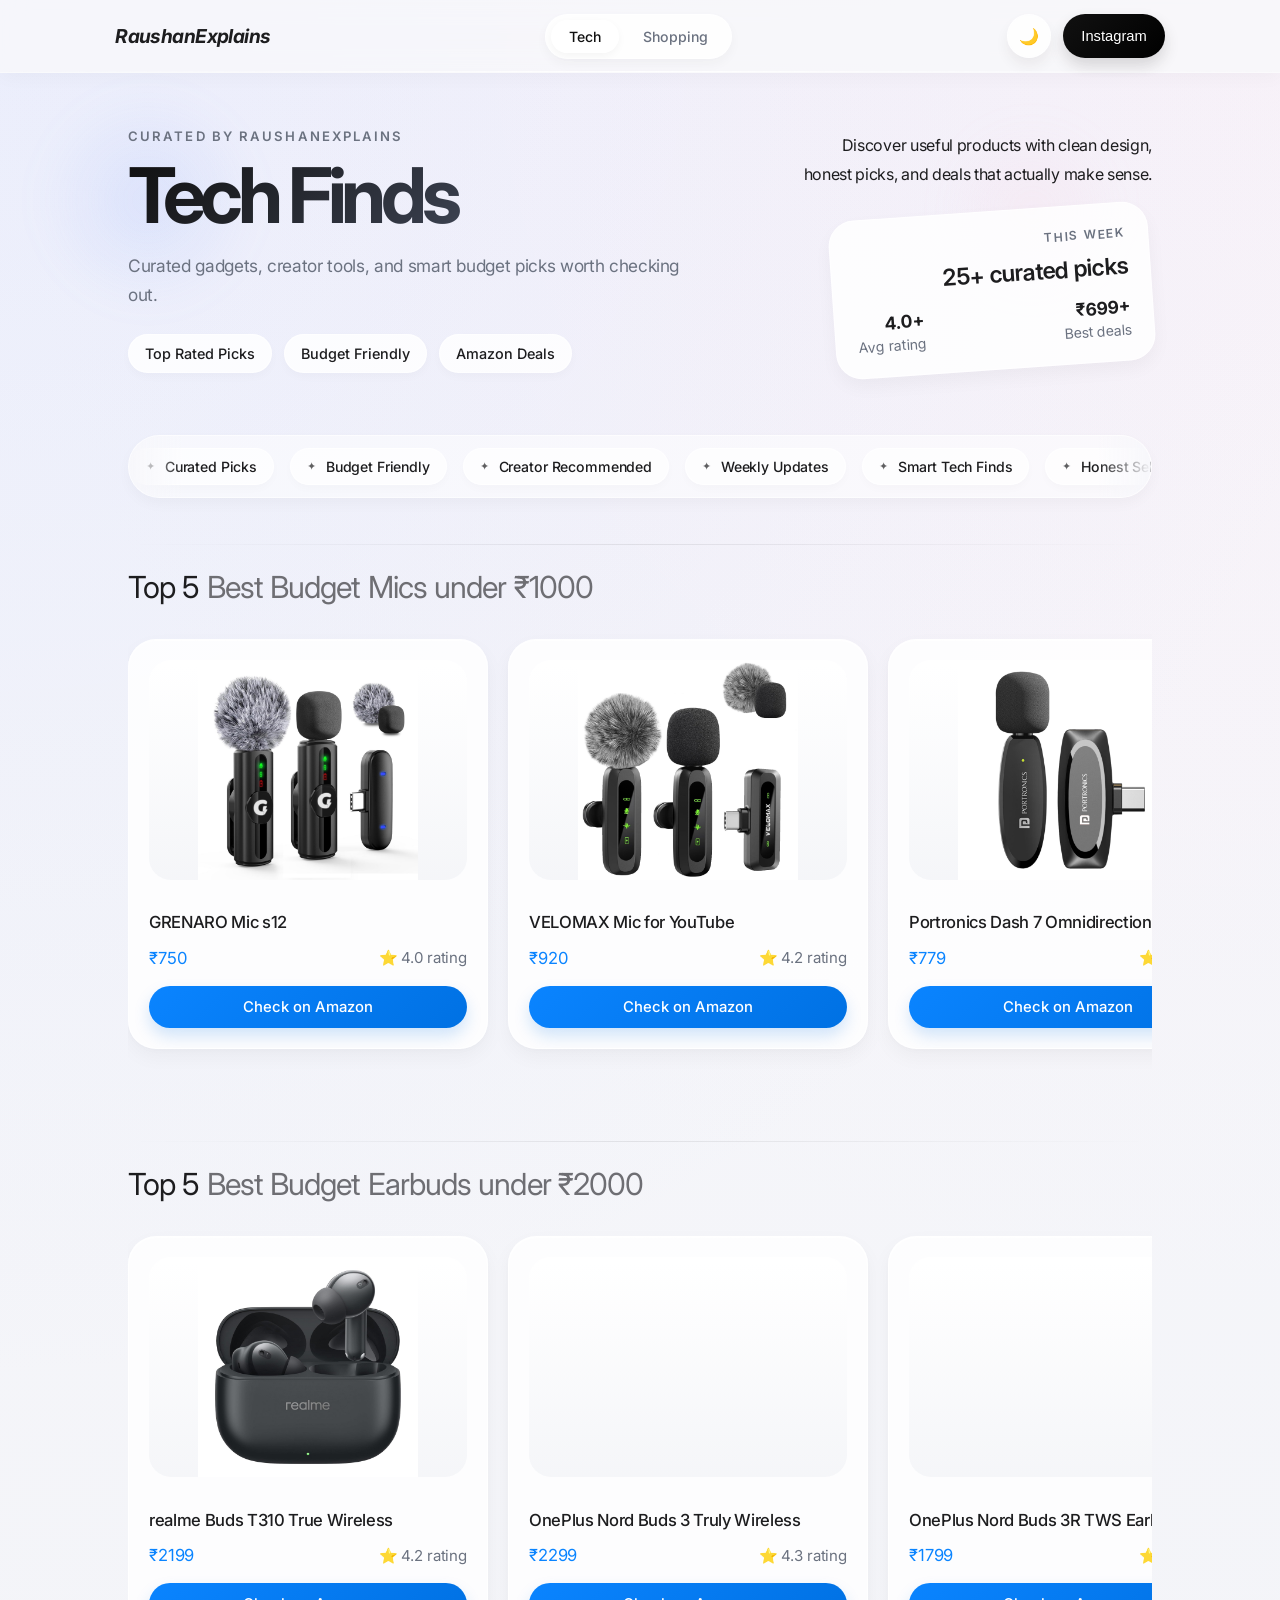
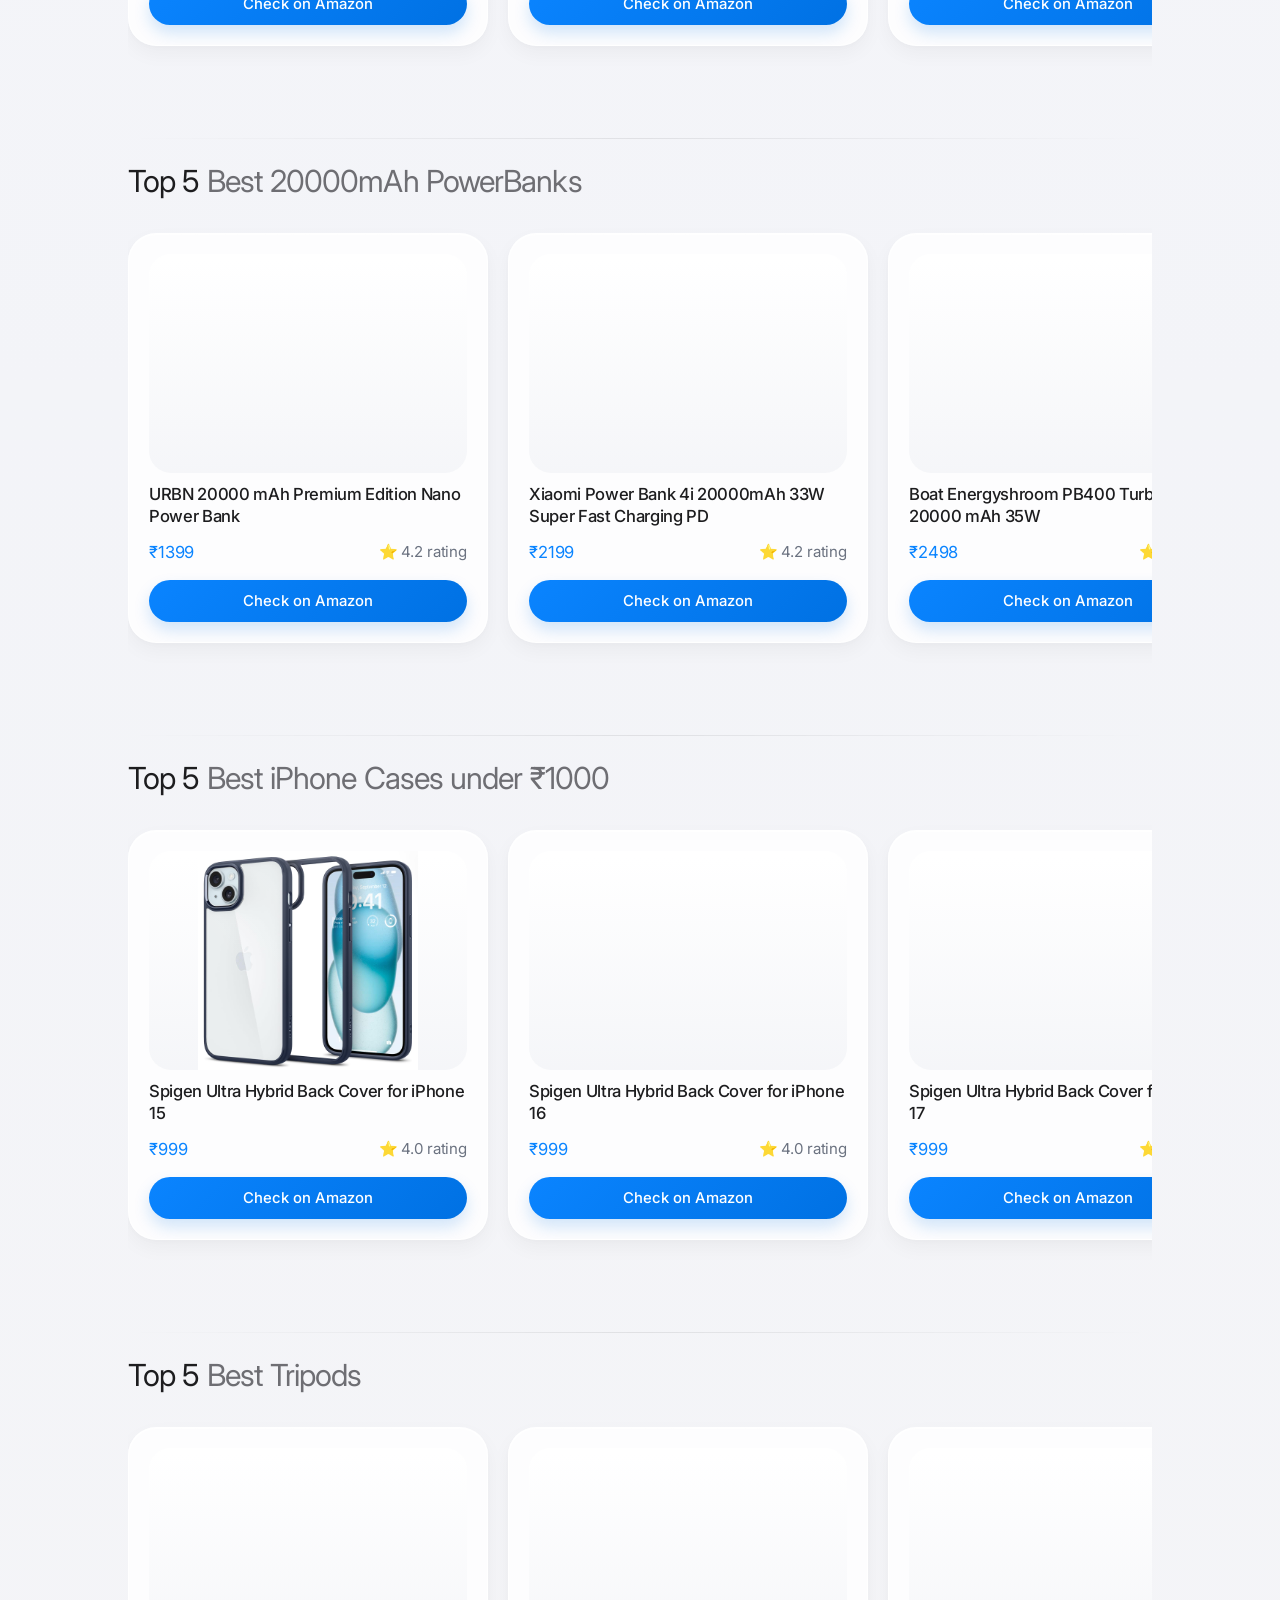
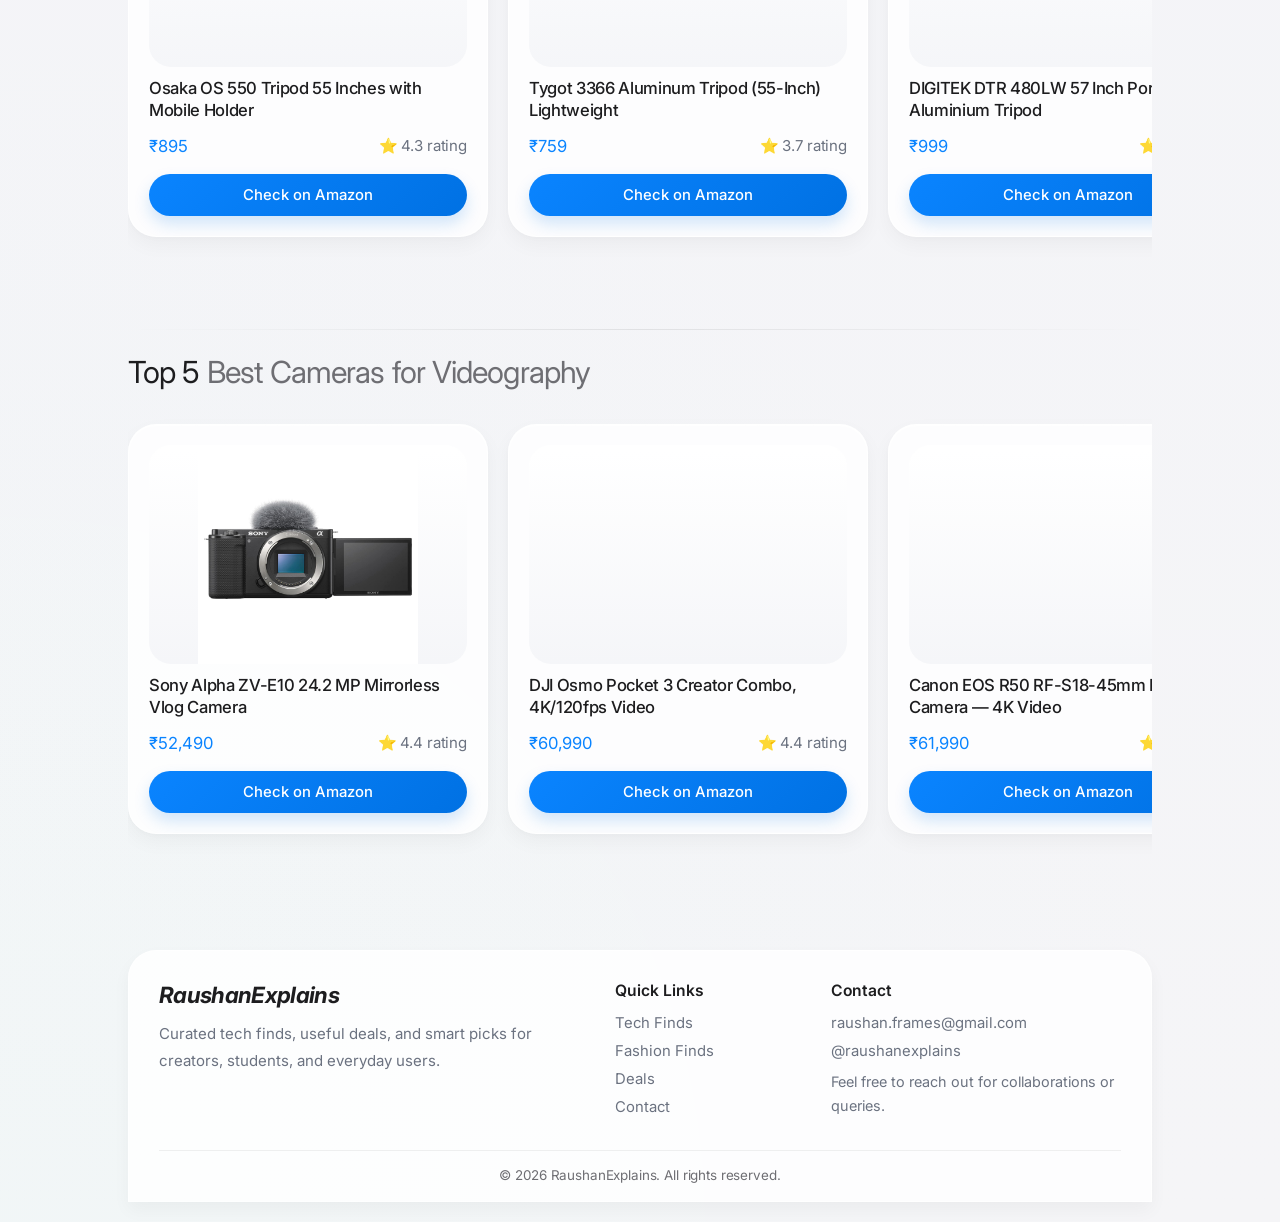
==== commit 8c6a680a: "added women section" ====
--- a/index.html
+++ b/index.html
@@ -17,26 +17,22 @@
     <div class="page-loader" id="pageLoader">
         <div class="loader-inner">
             <div class="loader-brand shimmer-block"></div>
-
             <div class="loader-hero">
                 <div class="loader-left">
                     <div class="skeleton-line short shimmer-block"></div>
                     <div class="skeleton-line title shimmer-block"></div>
                     <div class="skeleton-line medium shimmer-block"></div>
                     <div class="skeleton-line medium shimmer-block"></div>
-
                     <div class="loader-badges">
                         <span class="skeleton-pill shimmer-block"></span>
                         <span class="skeleton-pill shimmer-block"></span>
                         <span class="skeleton-pill shimmer-block"></span>
                     </div>
                 </div>
-
                 <div class="loader-right">
                     <div class="skeleton-card shimmer-block"></div>
                 </div>
             </div>
-
             <div class="loader-products">
                 <div class="skeleton-product shimmer-block"></div>
                 <div class="skeleton-product shimmer-block"></div>
@@ -60,12 +56,9 @@
                 <button class="theme-toggle" id="themeToggle" aria-label="Toggle dark mode">
                     <span class="theme-icon">🌙</span>
                 </button>
-
                 <a href="https://www.instagram.com/raushanexplains/" target="_blank" rel="noopener noreferrer"
                     class="insta-link">
-                    <button class="contact-btn insta-btn">
-                        <span>Instagram</span>
-                    </button>
+                    <button class="contact-btn insta-btn"><span>Instagram</span></button>
                 </a>
             </div>
         </div>
@@ -77,34 +70,22 @@
         <div class="hero-left">
             <p class="hero-label">Curated by RaushanExplains</p>
             <h1>Tech Finds</h1>
-            <p class="hero-subtext">
-                Curated gadgets, creator tools, and smart budget picks worth checking out.
-            </p>
-
+            <p class="hero-subtext">Curated gadgets, creator tools, and smart budget picks worth checking out.</p>
             <div class="hero-badges">
                 <span>Top Rated Picks</span>
                 <span id="budget">Budget Friendly</span>
                 <span>Amazon Deals</span>
             </div>
         </div>
-
         <div class="hero-right">
-            <p class="hero-right-text">
-                Discover useful products with clean design, honest picks, and deals that actually make sense.
-            </p>
-
+            <p class="hero-right-text">Discover useful products with clean design, honest picks, and deals that actually
+                make sense.</p>
             <div class="hero-card">
                 <p class="hero-card-label">This Week</p>
                 <h3>25+ curated picks</h3>
                 <div class="hero-card-stats">
-                    <div>
-                        <strong>4.0+</strong>
-                        <span>Avg rating</span>
-                    </div>
-                    <div>
-                        <strong>₹699+</strong>
-                        <span>Best deals</span>
-                    </div>
+                    <div><strong>4.0+</strong><span>Avg rating</span></div>
+                    <div><strong>₹699+</strong><span>Best deals</span></div>
                 </div>
             </div>
         </div>
@@ -112,19 +93,10 @@
 
     <div class="trust-marquee">
         <div class="trust-track">
-            <span>Curated Picks</span>
-            <span>Budget Friendly</span>
-            <span>Creator Recommended</span>
-            <span>Weekly Updates</span>
-            <span>Smart Tech Finds</span>
-            <span>Honest Selections</span>
-
-            <span>Curated Picks</span>
-            <span>Budget Friendly</span>
-            <span>Creator Recommended</span>
-            <span>Weekly Updates</span>
-            <span>Smart Tech Finds</span>
-            <span>Honest Selections</span>
+            <span>Curated Picks</span><span>Budget Friendly</span><span>Creator Recommended</span>
+            <span>Weekly Updates</span><span>Smart Tech Finds</span><span>Honest Selections</span>
+            <span>Curated Picks</span><span>Budget Friendly</span><span>Creator Recommended</span>
+            <span>Weekly Updates</span><span>Smart Tech Finds</span><span>Honest Selections</span>
         </div>
     </div>
 
@@ -132,82 +104,64 @@
         <div class="top1">
             <h1>Top 5 <span>Best Budget Mics under ₹1000</span></h1>
         </div>
-
         <div class="box">
             <div class="box1">
-                <div class="img-area">
-                    <img src="images/grenaros12.jpg" alt="GRENARO Mic s12" loading="lazy" decoding="async" />
-                </div>
+                <div class="img-area"><img src="images/grenaros12.jpg" alt="GRENARO Mic s12" loading="lazy"
+                        decoding="async" /></div>
                 <div class="product-info">
                     <h3>GRENARO Mic s12</h3>
                     <div class="para">
                         <p class="price">₹750</p>
                         <p>⭐ 4.0 rating</p>
-                    </div>
-                    <a class="check" href="https://amzn.to/4bwFeSi" target="_blank"
-                        rel="noopener noreferrer sponsored">Check on Amazon</a>
-                </div>
-            </div>
-
-            <div class="box1">
-                <div class="img-area">
-                    <img src="images/velomax.jpg" alt="VELOMAX Mic for YouTube" loading="lazy" decoding="async" />
-                </div>
+                    </div><a class="check" href="https://amzn.to/4bwFeSi" target="_blank"
+                        rel="noopener noreferrer sponsored">Check on Amazon</a>
+                </div>
+            </div>
+            <div class="box1">
+                <div class="img-area"><img src="images/velomax.jpg" alt="VELOMAX Mic for YouTube" loading="lazy"
+                        decoding="async" /></div>
                 <div class="product-info">
                     <h3>VELOMAX Mic for YouTube</h3>
                     <div class="para">
                         <p class="price">₹920</p>
                         <p>⭐ 4.2 rating</p>
-                    </div>
-                    <a class="check" href="https://amzn.to/4uu0Gjz" target="_blank"
-                        rel="noopener noreferrer sponsored">Check on Amazon</a>
-                </div>
-            </div>
-
-            <div class="box1">
-                <div class="img-area">
-                    <img src="images/portronics.jpg" alt="Portronics Dash 7 Omnidirectional" loading="lazy"
-                        decoding="async" />
-                </div>
+                    </div><a class="check" href="https://amzn.to/4uu0Gjz" target="_blank"
+                        rel="noopener noreferrer sponsored">Check on Amazon</a>
+                </div>
+            </div>
+            <div class="box1">
+                <div class="img-area"><img src="images/portronics.jpg" alt="Portronics Dash 7" loading="lazy"
+                        decoding="async" /></div>
                 <div class="product-info">
                     <h3>Portronics Dash 7 Omnidirectional</h3>
                     <div class="para">
                         <p class="price">₹779</p>
                         <p>⭐ 4.0 rating</p>
-                    </div>
-                    <a class="check" href="https://amzn.to/4bgzT2J" target="_blank"
-                        rel="noopener noreferrer sponsored">Check on Amazon</a>
-                </div>
-            </div>
-
-            <div class="box1">
-                <div class="img-area">
-                    <img src="images/BOYA ByM1.jpg" alt="ByM1 Auxiliary Omnidirectional Lavalier" loading="lazy"
-                        decoding="async" />
+                    </div><a class="check" href="https://amzn.to/4bgzT2J" target="_blank"
+                        rel="noopener noreferrer sponsored">Check on Amazon</a>
+                </div>
+            </div>
+            <div class="box1">
+                <div class="img-area"><img src="images/BOYA ByM1.jpg" alt="BOYA ByM1" loading="lazy" decoding="async" />
                 </div>
                 <div class="product-info">
                     <h3>BOYA ByM1 Auxiliary Omnidirectional Lavalier</h3>
                     <div class="para">
                         <p class="price">₹849</p>
                         <p>⭐ 4.0 rating</p>
-                    </div>
-                    <a class="check" href="https://amzn.to/4rA7lpK" target="_blank"
-                        rel="noopener noreferrer sponsored">Check on Amazon</a>
-                </div>
-            </div>
-
-            <div class="box1">
-                <div class="img-area">
-                    <img src="images/Digitek.jpg" alt="Digitek DWM-001 Wireless Microphone" loading="lazy"
-                        decoding="async" />
-                </div>
+                    </div><a class="check" href="https://amzn.to/4rA7lpK" target="_blank"
+                        rel="noopener noreferrer sponsored">Check on Amazon</a>
+                </div>
+            </div>
+            <div class="box1">
+                <div class="img-area"><img src="images/Digitek.jpg" alt="Digitek DWM-001" loading="lazy"
+                        decoding="async" /></div>
                 <div class="product-info">
                     <h3>Digitek DWM-001 Wireless Microphone</h3>
                     <div class="para">
                         <p class="price">₹699</p>
                         <p>⭐ 3.5 rating</p>
-                    </div>
-                    <a class="check" href="https://amzn.to/4dxYnpw" target="_blank"
+                    </div><a class="check" href="https://amzn.to/4dxYnpw" target="_blank"
                         rel="noopener noreferrer sponsored">Check on Amazon</a>
                 </div>
             </div>
@@ -218,83 +172,64 @@
         <div class="top1">
             <h1>Top 5 <span>Best Budget Earbuds under ₹2000</span></h1>
         </div>
-
         <div class="box">
             <div class="box1">
-                <div class="img-area">
-                    <img src="images/realme buds t310.jpg" alt="realme Buds T310 True Wireless" loading="lazy"
-                        decoding="async" />
-                </div>
+                <div class="img-area"><img src="images/realme buds t310.jpg" alt="realme Buds T310" loading="lazy"
+                        decoding="async" /></div>
                 <div class="product-info">
                     <h3>realme Buds T310 True Wireless</h3>
                     <div class="para">
                         <p class="price">₹2199</p>
                         <p>⭐ 4.2 rating</p>
-                    </div>
-                    <a class="check" href="https://amzn.to/4sI510M" target="_blank"
-                        rel="noopener noreferrer sponsored">Check on Amazon</a>
-                </div>
-            </div>
-
-            <div class="box1">
-                <div class="img-area">
-                    <img src="images/oneplus nord 3.jpg" alt="OnePlus Nord Buds 3 Truly Wireless" loading="lazy"
-                        decoding="async" />
-                </div>
+                    </div><a class="check" href="https://amzn.to/4sI510M" target="_blank"
+                        rel="noopener noreferrer sponsored">Check on Amazon</a>
+                </div>
+            </div>
+            <div class="box1">
+                <div class="img-area"><img src="images/oneplus nord 3.jpg" alt="OnePlus Nord Buds 3" loading="lazy"
+                        decoding="async" /></div>
                 <div class="product-info">
                     <h3>OnePlus Nord Buds 3 Truly Wireless</h3>
                     <div class="para">
                         <p class="price">₹2299</p>
                         <p>⭐ 4.3 rating</p>
-                    </div>
-                    <a class="check" href="https://amzn.to/4buOCWJ" target="_blank"
-                        rel="noopener noreferrer sponsored">Check on Amazon</a>
-                </div>
-            </div>
-
-            <div class="box1">
-                <div class="img-area">
-                    <img src="images/oneplus nord buds 3r.jpg" alt="OnePlus Nord Buds 3R TWS Earbuds" loading="lazy"
-                        decoding="async" />
-                </div>
+                    </div><a class="check" href="https://amzn.to/4buOCWJ" target="_blank"
+                        rel="noopener noreferrer sponsored">Check on Amazon</a>
+                </div>
+            </div>
+            <div class="box1">
+                <div class="img-area"><img src="images/oneplus nord buds 3r.jpg" alt="OnePlus Nord Buds 3R"
+                        loading="lazy" decoding="async" /></div>
                 <div class="product-info">
                     <h3>OnePlus Nord Buds 3R TWS Earbuds</h3>
                     <div class="para">
                         <p class="price">₹1799</p>
                         <p>⭐ 4.2 rating</p>
-                    </div>
-                    <a class="check" href="https://amzn.to/3PGWwVy" target="_blank"
-                        rel="noopener noreferrer sponsored">Check on Amazon</a>
-                </div>
-            </div>
-
-            <div class="box1">
-                <div class="img-area">
-                    <img src="images/boat airdopes.jpg" alt="Boat Airdopes Joy" loading="lazy" decoding="async" />
-                </div>
+                    </div><a class="check" href="https://amzn.to/3PGWwVy" target="_blank"
+                        rel="noopener noreferrer sponsored">Check on Amazon</a>
+                </div>
+            </div>
+            <div class="box1">
+                <div class="img-area"><img src="images/boat airdopes.jpg" alt="Boat Airdopes Joy" loading="lazy"
+                        decoding="async" /></div>
                 <div class="product-info">
                     <h3>Boat Airdopes Joy, 35Hrs Battery</h3>
                     <div class="para">
                         <p class="price">₹849</p>
                         <p>⭐ 3.7 rating</p>
-                    </div>
-                    <a class="check" href="https://amzn.to/47Hrz9Z" target="_blank"
-                        rel="noopener noreferrer sponsored">Check on Amazon</a>
-                </div>
-            </div>
-
-            <div class="box1">
-                <div class="img-area">
-                    <img src="images/boat airdopes 141.jpg" alt="Boat Airdopes 141 Gen 2" loading="lazy"
-                        decoding="async" />
-                </div>
+                    </div><a class="check" href="https://amzn.to/47Hrz9Z" target="_blank"
+                        rel="noopener noreferrer sponsored">Check on Amazon</a>
+                </div>
+            </div>
+            <div class="box1">
+                <div class="img-area"><img src="images/boat airdopes 141.jpg" alt="Boat Airdopes 141 Gen 2"
+                        loading="lazy" decoding="async" /></div>
                 <div class="product-info">
                     <h3>Boat Airdopes 141 Gen 2</h3>
                     <div class="para">
                         <p class="price">₹799</p>
                         <p>⭐ 3.8 rating</p>
-                    </div>
-                    <a class="check" href="https://amzn.to/4srO3nN" target="_blank"
+                    </div><a class="check" href="https://amzn.to/4srO3nN" target="_blank"
                         rel="noopener noreferrer sponsored">Check on Amazon</a>
                 </div>
             </div>
@@ -305,82 +240,64 @@
         <div class="top1">
             <h1>Top 5 <span>Best 20000mAh PowerBanks</span></h1>
         </div>
-
         <div class="box">
             <div class="box1">
-                <div class="img-area">
-                    <img src="images/urbn.jpg" alt="URBN 20000mAh Power Bank" loading="lazy" decoding="async" />
+                <div class="img-area"><img src="images/urbn.jpg" alt="URBN 20000mAh" loading="lazy" decoding="async" />
                 </div>
                 <div class="product-info">
                     <h3>URBN 20000 mAh Premium Edition Nano Power Bank</h3>
                     <div class="para">
                         <p class="price">₹1399</p>
                         <p>⭐ 4.2 rating</p>
-                    </div>
-                    <a class="check" href="https://amzn.to/4rzBmG7" target="_blank"
-                        rel="noopener noreferrer sponsored">Check on Amazon</a>
-                </div>
-            </div>
-
-            <div class="box1">
-                <div class="img-area">
-                    <img src="images/xiaomi.jpg" alt="Xiaomi Power Bank 4i" loading="lazy" decoding="async" />
-                </div>
+                    </div><a class="check" href="https://amzn.to/4rzBmG7" target="_blank"
+                        rel="noopener noreferrer sponsored">Check on Amazon</a>
+                </div>
+            </div>
+            <div class="box1">
+                <div class="img-area"><img src="images/xiaomi.jpg" alt="Xiaomi Power Bank 4i" loading="lazy"
+                        decoding="async" /></div>
                 <div class="product-info">
                     <h3>Xiaomi Power Bank 4i 20000mAh 33W Super Fast Charging PD</h3>
                     <div class="para">
                         <p class="price">₹2199</p>
                         <p>⭐ 4.2 rating</p>
-                    </div>
-                    <a class="check" href="https://amzn.to/4uCh95c" target="_blank"
-                        rel="noopener noreferrer sponsored">Check on Amazon</a>
-                </div>
-            </div>
-
-            <div class="box1">
-                <div class="img-area">
-                    <img src="images/boat energyshroom.jpg" alt="Boat Energyshroom PB400" loading="lazy"
-                        decoding="async" />
-                </div>
-                <div class="product-info">
-                    <h3>Boat Energyshroom PB400 Turbo X 20000 mAh 35W Super Fast Charging</h3>
+                    </div><a class="check" href="https://amzn.to/4uCh95c" target="_blank"
+                        rel="noopener noreferrer sponsored">Check on Amazon</a>
+                </div>
+            </div>
+            <div class="box1">
+                <div class="img-area"><img src="images/boat energyshroom.jpg" alt="Boat Energyshroom PB400"
+                        loading="lazy" decoding="async" /></div>
+                <div class="product-info">
+                    <h3>Boat Energyshroom PB400 Turbo X 20000 mAh 35W</h3>
                     <div class="para">
                         <p class="price">₹2498</p>
                         <p>⭐ 4.2 rating</p>
-                    </div>
-                    <a class="check" href="https://amzn.to/4bPd8mF" target="_blank"
-                        rel="noopener noreferrer sponsored">Check on Amazon</a>
-                </div>
-            </div>
-
-            <div class="box1">
-                <div class="img-area">
-                    <img src="images/URBN 20000mAh 35W Turbo Fast.jpg" alt="URBN 20000mAh 35W Turbo Fast Charging"
-                        loading="lazy" decoding="async" />
-                </div>
-                <div class="product-info">
-                    <h3>URBN 20000mAh 35W Turbo Fast Charging Power Bank | Dual Output</h3>
+                    </div><a class="check" href="https://amzn.to/4bPd8mF" target="_blank"
+                        rel="noopener noreferrer sponsored">Check on Amazon</a>
+                </div>
+            </div>
+            <div class="box1">
+                <div class="img-area"><img src="images/URBN 20000mAh 35W Turbo Fast.jpg" alt="URBN 35W Turbo"
+                        loading="lazy" decoding="async" /></div>
+                <div class="product-info">
+                    <h3>URBN 20000mAh 35W Turbo Fast Charging Power Bank</h3>
                     <div class="para">
                         <p class="price">₹1499</p>
                         <p>⭐ 4.2 rating</p>
-                    </div>
-                    <a class="check" href="https://amzn.to/4sP8oTE" target="_blank"
-                        rel="noopener noreferrer sponsored">Check on Amazon</a>
-                </div>
-            </div>
-
-            <div class="box1">
-                <div class="img-area">
-                    <img src="images/amazon basics.jpg" alt="Amazon Basics 20000mAh Power Bank" loading="lazy"
-                        decoding="async" />
-                </div>
+                    </div><a class="check" href="https://amzn.to/4sP8oTE" target="_blank"
+                        rel="noopener noreferrer sponsored">Check on Amazon</a>
+                </div>
+            </div>
+            <div class="box1">
+                <div class="img-area"><img src="images/amazon basics.jpg" alt="Amazon Basics Power Bank" loading="lazy"
+                        decoding="async" /></div>
                 <div class="product-info">
                     <h3>Amazon Basics 20000 mAh Power Bank | 22.5W Fast Charging</h3>
                     <div class="para">
                         <p class="price">₹899</p>
                         <p>⭐ 3.9 rating</p>
-                    </div>
-                    <a class="check" href="https://amzn.to/473lrZt" target="_blank"
+                    </div><a class="check" href="https://amzn.to/473lrZt" target="_blank"
                         rel="noopener noreferrer sponsored">Check on Amazon</a>
                 </div>
             </div>
@@ -391,84 +308,64 @@
         <div class="top1">
             <h1>Top 5 <span>Best iPhone Cases under ₹1000</span></h1>
         </div>
-
         <div class="box">
             <div class="box1">
-                <div class="img-area">
-                    <img src="images/spigen ultra hydbrid back cover.jpg" alt="Spigen Ultra Hybrid iPhone 15 Case"
-                        loading="lazy" decoding="async" />
-                </div>
-                <div class="product-info">
-                    <h3>Spigen Ultra Hybrid Back Cover Case Compatible with iPhone 15</h3>
+                <div class="img-area"><img src="images/spigen ultra hydbrid back cover.jpg"
+                        alt="Spigen Ultra Hybrid iPhone 15" loading="lazy" decoding="async" /></div>
+                <div class="product-info">
+                    <h3>Spigen Ultra Hybrid Back Cover for iPhone 15</h3>
                     <div class="para">
                         <p class="price">₹999</p>
                         <p>⭐ 4.0 rating</p>
-                    </div>
-                    <a class="check" href="https://amzn.to/4bAXCtn" target="_blank"
-                        rel="noopener noreferrer sponsored">Check on Amazon</a>
-                </div>
-            </div>
-
-            <div class="box1">
-                <div class="img-area">
-                    <img src="images/spigen for 16.jpg" alt="Spigen Ultra Hybrid iPhone 16 Case" loading="lazy"
-                        decoding="async" />
-                </div>
-                <div class="product-info">
-                    <h3>Spigen Ultra Hybrid Back Cover Case Compatible with iPhone 16</h3>
+                    </div><a class="check" href="https://amzn.to/4bAXCtn" target="_blank"
+                        rel="noopener noreferrer sponsored">Check on Amazon</a>
+                </div>
+            </div>
+            <div class="box1">
+                <div class="img-area"><img src="images/spigen for 16.jpg" alt="Spigen Ultra Hybrid iPhone 16"
+                        loading="lazy" decoding="async" /></div>
+                <div class="product-info">
+                    <h3>Spigen Ultra Hybrid Back Cover for iPhone 16</h3>
                     <div class="para">
                         <p class="price">₹999</p>
                         <p>⭐ 4.0 rating</p>
-                    </div>
-                    <a class="check" href="https://amzn.to/4bQw5Fu" target="_blank"
-                        rel="noopener noreferrer sponsored">Check on Amazon</a>
-                </div>
-            </div>
-
-            <div class="box1">
-                <div class="img-area">
-                    <img src="images/spigen for 17.jpg" alt="Spigen Ultra Hybrid iPhone 17 Case" loading="lazy"
-                        decoding="async" />
-                </div>
-                <div class="product-info">
-                    <h3>Spigen Ultra Hybrid Back Cover Case Compatible with iPhone 17</h3>
+                    </div><a class="check" href="https://amzn.to/4bQw5Fu" target="_blank"
+                        rel="noopener noreferrer sponsored">Check on Amazon</a>
+                </div>
+            </div>
+            <div class="box1">
+                <div class="img-area"><img src="images/spigen for 17.jpg" alt="Spigen Ultra Hybrid iPhone 17"
+                        loading="lazy" decoding="async" /></div>
+                <div class="product-info">
+                    <h3>Spigen Ultra Hybrid Back Cover for iPhone 17</h3>
                     <div class="para">
                         <p class="price">₹999</p>
                         <p>⭐ 4.0 rating</p>
-                    </div>
-                    <a class="check" href="https://amzn.to/4rEcNIa" target="_blank"
-                        rel="noopener noreferrer sponsored">Check on Amazon</a>
-                </div>
-            </div>
-
-            <div class="box1">
-                <div class="img-area">
-                    <img src="images/daily objects.jpg" alt="DailyObjects Beam 2.0 iPhone 15 Case" loading="lazy"
-                        decoding="async" />
-                </div>
-                <div class="product-info">
-                    <h3>DailyObjects Beam 2.0 Magnetic Protective Cover Compatible with iPhone 15</h3>
+                    </div><a class="check" href="https://amzn.to/4rEcNIa" target="_blank"
+                        rel="noopener noreferrer sponsored">Check on Amazon</a>
+                </div>
+            </div>
+            <div class="box1">
+                <div class="img-area"><img src="images/daily objects.jpg" alt="DailyObjects Beam 2.0" loading="lazy"
+                        decoding="async" /></div>
+                <div class="product-info">
+                    <h3>DailyObjects Beam 2.0 Magnetic Protective Cover iPhone 15</h3>
                     <div class="para">
                         <p class="price">₹998</p>
                         <p>⭐ 4.0 rating</p>
-                    </div>
-                    <a class="check" href="https://amzn.to/4lJ54Yc" target="_blank"
-                        rel="noopener noreferrer sponsored">Check on Amazon</a>
-                </div>
-            </div>
-
-            <div class="box1">
-                <div class="img-area">
-                    <img src="images/ringke fusion.jpg" alt="Ringke Fusion iPhone Case" loading="lazy"
-                        decoding="async" />
-                </div>
+                    </div><a class="check" href="https://amzn.to/4lJ54Yc" target="_blank"
+                        rel="noopener noreferrer sponsored">Check on Amazon</a>
+                </div>
+            </div>
+            <div class="box1">
+                <div class="img-area"><img src="images/ringke fusion.jpg" alt="Ringke Fusion iPhone 15" loading="lazy"
+                        decoding="async" /></div>
                 <div class="product-info">
                     <h3>Ringke Fusion Magnetic Clear Back Cover for iPhone 15</h3>
                     <div class="para">
                         <p class="price">₹998</p>
                         <p>⭐ 4.0 rating</p>
-                    </div>
-                    <a class="check" href="https://amzn.to/4bm5GOo" target="_blank"
+                    </div><a class="check" href="https://amzn.to/4bm5GOo" target="_blank"
                         rel="noopener noreferrer sponsored">Check on Amazon</a>
                 </div>
             </div>
@@ -479,83 +376,64 @@
         <div class="top1">
             <h1>Top 5 <span>Best Tripods</span></h1>
         </div>
-
         <div class="box">
             <div class="box1">
-                <div class="img-area">
-                    <img src="images/osaka tripod.jpg" alt="Osaka Tripod" loading="lazy" decoding="async" />
-                </div>
-                <div class="product-info">
-                    <h3>Osaka OS 550 Tripod 55 Inches (140 cm) with Mobile Holder and Carry Case for Smartphone & DSLR Camera</h3>
+                <div class="img-area"><img src="images/osaka tripod.jpg" alt="Osaka Tripod" loading="lazy"
+                        decoding="async" /></div>
+                <div class="product-info">
+                    <h3>Osaka OS 550 Tripod 55 Inches with Mobile Holder</h3>
                     <div class="para">
                         <p class="price">₹895</p>
                         <p>⭐ 4.3 rating</p>
-                    </div>
-                    <a class="check" href="https://amzn.to/4dus0rP" target="_blank"
-                        rel="noopener noreferrer sponsored">Check on Amazon</a>
-                </div>
-            </div>
-
-            <div class="box1">
-                <div class="img-area">
-                    <img src="images/Tygot 3366 tripod.jpg" alt="Tygot 3366 Aluminum Tripod" loading="lazy"
-                        decoding="async" />
-                </div>
-                <div class="product-info">
-                    <h3>Tygot 3366 Aluminum Tripod (55-Inch), Universal Lightweight Tripod</h3>
+                    </div><a class="check" href="https://amzn.to/4dus0rP" target="_blank"
+                        rel="noopener noreferrer sponsored">Check on Amazon</a>
+                </div>
+            </div>
+            <div class="box1">
+                <div class="img-area"><img src="images/Tygot 3366 tripod.jpg" alt="Tygot 3366" loading="lazy"
+                        decoding="async" /></div>
+                <div class="product-info">
+                    <h3>Tygot 3366 Aluminum Tripod (55-Inch) Lightweight</h3>
                     <div class="para">
                         <p class="price">₹759</p>
                         <p>⭐ 3.7 rating</p>
-                    </div>
-                    <a class="check" href="https://amzn.to/4sRPBr2" target="_blank"
-                        rel="noopener noreferrer sponsored">Check on Amazon</a>
-                </div>
-            </div>
-
-            <div class="box1">
-                <div class="img-area">
-                    <img src="images/ DIGITEK (DTR 480LW) 57 Inch.jpg" alt="Digitek Tripod" loading="lazy"
-                        decoding="async" />
-                </div>
-                <div class="product-info">
-                    <h3>DIGITEK (DTR 480LW) 57 Inch Portable Aluminium Alloy Tripod with Smartphone</h3>
+                    </div><a class="check" href="https://amzn.to/4sRPBr2" target="_blank"
+                        rel="noopener noreferrer sponsored">Check on Amazon</a>
+                </div>
+            </div>
+            <div class="box1">
+                <div class="img-area"><img src="images/ DIGITEK (DTR 480LW) 57 Inch.jpg" alt="Digitek DTR 480LW"
+                        loading="lazy" decoding="async" /></div>
+                <div class="product-info">
+                    <h3>DIGITEK DTR 480LW 57 Inch Portable Aluminium Tripod</h3>
                     <div class="para">
                         <p class="price">₹999</p>
                         <p>⭐ 4.3 rating</p>
-                    </div>
-                    <a class="check" href="https://amzn.to/4bOKi5Q" target="_blank"
-                        rel="noopener noreferrer sponsored">Check on Amazon</a>
-                </div>
-            </div>
-
-            <div class="box1">
-                <div class="img-area">
-                    <img src="images/amazon basics tripod 1.jpg" alt="Amazon Basics Lightweight Tripod" loading="lazy"
-                        decoding="async" />
-                </div>
-                <div class="product-info">
-                    <h3>Amazon Basics Lightweight 41-134cm Tripod with Mobile Holder & Carry Bag</h3>
+                    </div><a class="check" href="https://amzn.to/4bOKi5Q" target="_blank"
+                        rel="noopener noreferrer sponsored">Check on Amazon</a>
+                </div>
+            </div>
+            <div class="box1">
+                <div class="img-area"><img src="images/amazon basics tripod 1.jpg" alt="Amazon Basics Tripod"
+                        loading="lazy" decoding="async" /></div>
+                <div class="product-info">
+                    <h3>Amazon Basics Lightweight 41-134cm Tripod with Mobile Holder</h3>
                     <div class="para">
                         <p class="price">₹999</p>
                         <p>⭐ 4.3 rating</p>
-                    </div>
-                    <a class="check" href="https://amzn.to/4bOKi5Q" target="_blank"
-                        rel="noopener noreferrer sponsored">Check on Amazon</a>
-                </div>
-            </div>
-
-            <div class="box1">
-                <div class="img-area">
-                    <img src="images/amazon basics flexible.jpg" alt="Amazon Basics Flexible Tripod" loading="lazy"
-                        decoding="async" />
-                </div>
-                <div class="product-info">
-                    <h3>Amazon Basics Flexible Tripod with Hidden Phone Holder & Cold Shoe Mount | 360° Rotating Ball Head with Bubble Level</h3>
+                    </div><a class="check" href="https://amzn.to/4bOKi5Q" target="_blank"
+                        rel="noopener noreferrer sponsored">Check on Amazon</a>
+                </div>
+            </div>
+            <div class="box1">
+                <div class="img-area"><img src="images/amazon basics flexible.jpg" alt="Amazon Basics Flexible Tripod"
+                        loading="lazy" decoding="async" /></div>
+                <div class="product-info">
+                    <h3>Amazon Basics Flexible Tripod with Hidden Phone Holder</h3>
                     <div class="para">
                         <p class="price">₹829</p>
                         <p>⭐ 3.9 rating</p>
-                    </div>
-                    <a class="check" href="https://amzn.to/4bOKi5Q" target="_blank"
+                    </div><a class="check" href="https://amzn.to/4bOKi5Q" target="_blank"
                         rel="noopener noreferrer sponsored">Check on Amazon</a>
                 </div>
             </div>
@@ -566,81 +444,64 @@
         <div class="top1">
             <h1>Top 5 <span>Best Cameras for Videography</span></h1>
         </div>
-
         <div class="box">
             <div class="box1">
-                <div class="img-area">
-                    <img src="images/sony zv-e10.jpg" alt="Sony ZV-E10" loading="lazy" decoding="async" />
-                </div>
-                <div class="product-info">
-                    <h3>Sony Alpha ZV-E10 24.2 Mega Pixel Interchangeable-Lens Mirrorless vlog Camera</h3>
+                <div class="img-area"><img src="images/sony zv-e10.jpg" alt="Sony ZV-E10" loading="lazy"
+                        decoding="async" /></div>
+                <div class="product-info">
+                    <h3>Sony Alpha ZV-E10 24.2 MP Mirrorless Vlog Camera</h3>
                     <div class="para">
                         <p class="price">₹52,490</p>
                         <p>⭐ 4.4 rating</p>
-                    </div>
-                    <a class="check" href="https://amzn.to/4brBstr" target="_blank"
-                        rel="noopener noreferrer sponsored">Check on Amazon</a>
-                </div>
-            </div>
-
-            <div class="box1">
-                <div class="img-area">
-                    <img src="images/DJI OSMO pocket .jpg" alt="DJI Osmo Pocket 3" loading="lazy" decoding="async" />
-                </div>
-                <div class="product-info">
-                    <h3>DJI Osmo Pocket 3 Creator Combo, Vlogging Camera with 1'' CMOS & 4K/120fps Video</h3>
+                    </div><a class="check" href="https://amzn.to/4brBstr" target="_blank"
+                        rel="noopener noreferrer sponsored">Check on Amazon</a>
+                </div>
+            </div>
+            <div class="box1">
+                <div class="img-area"><img src="images/DJI OSMO pocket .jpg" alt="DJI Osmo Pocket 3" loading="lazy"
+                        decoding="async" /></div>
+                <div class="product-info">
+                    <h3>DJI Osmo Pocket 3 Creator Combo, 4K/120fps Video</h3>
                     <div class="para">
                         <p class="price">₹60,990</p>
                         <p>⭐ 4.4 rating</p>
-                    </div>
-                    <a class="check" href="https://amzn.to/4bxN3qS" target="_blank"
-                        rel="noopener noreferrer sponsored">Check on Amazon</a>
-                </div>
-            </div>
-
-            <div class="box1">
-                <div class="img-area">
-                    <img src="images/Canon EOS R50 RF-S18-.jpg" alt="Canon EOS R50" loading="lazy" decoding="async" />
-                </div>
-                <div class="product-info">
-                    <h3>Canon EOS R50 RF-S18-45mm f/4.5-6.3 is STM Mirrorless Camera (Black)- 4K Video Vlogging with 24.2 MP</h3>
+                    </div><a class="check" href="https://amzn.to/4bxN3qS" target="_blank"
+                        rel="noopener noreferrer sponsored">Check on Amazon</a>
+                </div>
+            </div>
+            <div class="box1">
+                <div class="img-area"><img src="images/Canon EOS R50 RF-S18-.jpg" alt="Canon EOS R50" loading="lazy"
+                        decoding="async" /></div>
+                <div class="product-info">
+                    <h3>Canon EOS R50 RF-S18-45mm Mirrorless Camera — 4K Video</h3>
                     <div class="para">
                         <p class="price">₹61,990</p>
                         <p>⭐ 4.5 rating</p>
-                    </div>
-                    <a class="check" href="https://amzn.to/40D32iC" target="_blank"
-                        rel="noopener noreferrer sponsored">Check on Amazon</a>
-                </div>
-            </div>
-
-            <div class="box1">
-                <div class="img-area">
-                    <img src="images/ Sony Alpha ZV-E10M2K 26 MP.jpg" alt="Sony Alpha ZV-E10M2K" loading="lazy"
-                        decoding="async" />
-                </div>
-                <div class="product-info">
-                    <h3>Sony Alpha ZV-E10M2K 26 MP Interchangeable Lens Mirrorless Vlog Camera for Creators (16-50mm Power Zoom Lens)</h3>
+                    </div><a class="check" href="https://amzn.to/40D32iC" target="_blank"
+                        rel="noopener noreferrer sponsored">Check on Amazon</a>
+                </div>
+            </div>
+            <div class="box1">
+                <div class="img-area"><img src="images/ Sony Alpha ZV-E10M2K 26 MP.jpg" alt="Sony Alpha ZV-E10M2K"
+                        loading="lazy" decoding="async" /></div>
+                <div class="product-info">
+                    <h3>Sony Alpha ZV-E10M2K 26 MP Mirrorless Vlog Camera</h3>
                     <div class="para">
                         <p class="price">₹92,490</p>
                         <p>⭐ 4.5 rating</p>
-                    </div>
-                    <a class="check" href="https://amzn.to/4lKM0Zt" target="_blank"
-                        rel="noopener noreferrer sponsored">Check on Amazon</a>
-                </div>
-            </div>
-
-            <div class="box1">
-                <div class="img-area">
-                    <img src="images/Canon EOS R8 Smartchoice Full-Frame.jpg" alt="Canon EOS R8" loading="lazy"
-                        decoding="async" />
-                </div>
-                <div class="product-info">
-                    <h3>Sony Alpha ZV-E10M2K 26 MP Interchangeable Lens Mirrorless Vlog Camera for Creators (16-50mm Power Zoom Lens)</h3>
+                    </div><a class="check" href="https://amzn.to/4lKM0Zt" target="_blank"
+                        rel="noopener noreferrer sponsored">Check on Amazon</a>
+                </div>
+            </div>
+            <div class="box1">
+                <div class="img-area"><img src="images/Canon EOS R8 Smartchoice Full-Frame.jpg" alt="Canon EOS R8"
+                        loading="lazy" decoding="async" /></div>
+                <div class="product-info">
+                    <h3>Canon EOS R8 Full-Frame Mirrorless Camera</h3>
                     <div class="para">
                         <p class="price">₹1,03,990</p>
                         <p>⭐ 4.6 rating</p>
-                    </div>
-                    <a class="check" href="https://amzn.to/4bvPURo" target="_blank"
+                    </div><a class="check" href="https://amzn.to/4bvPURo" target="_blank"
                         rel="noopener noreferrer sponsored">Check on Amazon</a>
                 </div>
             </div>
@@ -652,12 +513,8 @@
             <div class="footer-top">
                 <div class="footer-brand">
                     <h2>RaushanExplains</h2>
-                    <p>
-                        Curated tech finds, useful deals, and smart picks for creators,
-                        students, and everyday users.
-                    </p>
-                </div>
-
+                    <p>Curated tech finds, useful deals, and smart picks for creators, students, and everyday users.</p>
+                </div>
                 <div class="footer-links">
                     <h3>Quick Links</h3>
                     <a href="index.html">Tech Finds</a>
@@ -665,7 +522,6 @@
                     <a href="#">Deals</a>
                     <a href="#">Contact</a>
                 </div>
-
                 <div class="footer-contact">
                     <h3>Contact</h3>
                     <a href="mailto:raushan.frames@gmail.com">raushan.frames@gmail.com</a>
@@ -674,7 +530,6 @@
                     <p>Feel free to reach out for collaborations or queries.</p>
                 </div>
             </div>
-
             <div class="footer-bottom">
                 <p>© 2026 RaushanExplains. All rights reserved.</p>
             </div>
@@ -682,7 +537,6 @@
     </footer>
 
     <button class="back-to-top" aria-label="Back to top">↑</button>
-
     <script src="script.js"></script>
 </body>
 
--- a/style.css
+++ b/style.css
@@ -11,7 +11,7 @@
     --heading-grad: linear-gradient(135deg, #111111 0%, #343946 55%, #657085 100%);
 
     --header-bg: rgba(248, 248, 251, 0.82);
-    --header-bg-scrolled: rgba(248, 248, 251, 0.90);
+    --header-bg-scrolled: rgba(248, 248, 251, 0.92);
     --header-border: rgba(255, 255, 255, 0.42);
     --header-shadow: 0 4px 18px rgba(0, 0, 0, 0.03);
 
@@ -42,6 +42,11 @@
     --line-soft: rgba(0, 0, 0, 0.08);
     --footer-border: rgba(0, 0, 0, 0.06);
     --price-color: #0a84ff;
+
+    /* Gender nav */
+    --gender-nav-bg: rgba(248, 248, 251, 0.88);
+    --gender-nav-border: rgba(255, 255, 255, 0.50);
+    --gender-slider-bg: rgba(255, 255, 255, 0.95);
 }
 
 body.dark-mode {
@@ -57,7 +62,7 @@
     --heading-grad: linear-gradient(135deg, #ffffff 0%, #c5cede 55%, #8b96ad 100%);
 
     --header-bg: rgba(17, 20, 27, 0.86);
-    --header-bg-scrolled: rgba(17, 20, 27, 0.90);
+    --header-bg-scrolled: rgba(17, 20, 27, 0.92);
     --header-border: rgba(255, 255, 255, 0.08);
     --header-shadow: 0 8px 22px rgba(0, 0, 0, 0.22);
 
@@ -83,6 +88,10 @@
     --line-soft: rgba(255, 255, 255, 0.10);
     --footer-border: rgba(255, 255, 255, 0.08);
     --price-color: #4da3ff;
+
+    --gender-nav-bg: rgba(17, 20, 27, 0.90);
+    --gender-nav-border: rgba(255, 255, 255, 0.08);
+    --gender-slider-bg: rgba(255, 255, 255, 0.10);
 }
 
 * {
@@ -91,16 +100,13 @@
     box-sizing: border-box;
 }
 
-html,
-body {
-      scroll-behavior: smooth;
+html, body {
     width: 100%;
     min-height: 100%;
     font-family: "Inter", sans-serif;
-    overflow-x: hidden;
+    overflow-x: clip;
     background: var(--bg-main);
     color: var(--text-main);
-     overflow-x: hidden;
     -webkit-font-smoothing: antialiased;
     text-rendering: optimizeLegibility;
 }
@@ -127,23 +133,24 @@
     max-width: 100%;
 }
 
+
 .header {
-    height: 78px;
     width: 100%;
     position: fixed;
     top: 0;
     left: 0;
     z-index: 1000;
     background: var(--header-bg);
-    backdrop-filter: blur(6px);
-    -webkit-backdrop-filter: blur(6px);
+    backdrop-filter: blur(14px);
+    -webkit-backdrop-filter: blur(14px);
     border-bottom: 1px solid var(--header-border);
     box-shadow: var(--header-shadow);
-    transition: background 0.2s ease, border-color 0.2s ease, box-shadow 0.2s ease;
+    transition: background 0.25s ease, border-color 0.25s ease, box-shadow 0.25s ease;
 }
 
 .header.scrolled {
     background: var(--header-bg-scrolled);
+    box-shadow: 0 6px 24px rgba(0, 0, 0, 0.07);
 }
 
 .header::after {
@@ -154,11 +161,12 @@
     width: 100%;
     height: 1px;
     background: linear-gradient(90deg, transparent, var(--glass-strong), transparent);
+    pointer-events: none;
 }
 
 .header-box {
     width: 82%;
-    height: 100%;
+    height: 72px;
     margin: auto;
     display: flex;
     align-items: center;
@@ -199,9 +207,9 @@
     color: var(--text-soft);
     font-size: 0.88rem;
     font-weight: 500;
-    padding: 8px 14px;
+    padding: 8px 18px;
     border-radius: 999px;
-    transition: background 0.18s ease, color 0.18s ease;
+    transition: background 0.22s ease, color 0.22s ease;
     white-space: nowrap;
 }
 
@@ -283,10 +291,118 @@
     line-height: 1;
 }
 
+
+.gender-nav-wrap {
+    width: 100%;
+    display: flex;
+    justify-content: center;
+    padding: 10px 0 11px;
+    background: var(--gender-nav-bg);
+    border-top: 1px solid var(--gender-nav-border);
+}
+
+.gender-nav {
+    position: relative;
+    display: inline-flex;
+    align-items: center;
+    gap: 4px;
+    padding: 5px;
+    border-radius: 999px;
+    background: var(--glass-bg);
+    border: 1px solid var(--glass-border);
+    box-shadow: 0 6px 16px rgba(0, 0, 0, 0.06), inset 0 1px 0 rgba(255, 255, 255, 0.6);
+}
+
+.gender-tab {
+    position: relative;
+    z-index: 2;
+    display: inline-flex;
+    align-items: center;
+    gap: 7px;
+    padding: 9px 22px;
+    border-radius: 999px;
+    border: none;
+    background: transparent;
+    color: var(--text-soft);
+    font-size: 0.9rem;
+    font-weight: 500;
+    font-family: "Inter", sans-serif;
+    cursor: pointer;
+    transition: color 0.22s ease;
+    white-space: nowrap;
+}
+
+.gender-tab.active {
+    color: var(--text-main);
+}
+
+.gender-icon {
+    font-size: 1rem;
+    line-height: 1;
+}
+
+
+.gender-slider {
+    position: absolute;
+    top: 5px;
+    left: 5px;
+    height: calc(100% - 10px);
+    border-radius: 999px;
+    background: var(--gender-slider-bg);
+    box-shadow: 0 4px 12px rgba(0, 0, 0, 0.08);
+    border: 1px solid rgba(255, 255, 255, 0.7);
+    transition: left 0.32s cubic-bezier(0.34, 1.56, 0.64, 1), width 0.28s ease;
+    z-index: 1;
+    pointer-events: none;
+}
+
+body.dark-mode .gender-slider {
+    background: rgba(255, 255, 255, 0.12);
+    border: 1px solid rgba(255, 255, 255, 0.10);
+    box-shadow: 0 4px 12px rgba(0, 0, 0, 0.22);
+}
+
+
 .blank {
-    height: 88px;
+    height: 72px;
     width: 100%;
 }
+
+/* Extra height for shopping page (header + gender nav) */
+.shopping-blank {
+    height: 126px;
+}
+
+
+.gender-content {
+    display: none;
+    opacity: 0;
+    transform: translateY(10px);
+    transition: opacity 0.35s ease, transform 0.35s ease;
+}
+
+.gender-content.active-content {
+    display: block;
+    opacity: 1;
+    transform: translateY(0);
+}
+
+.gender-content.fade-in {
+    animation: genderFadeIn 0.38s cubic-bezier(0.22, 1, 0.36, 1) forwards;
+}
+
+@keyframes genderFadeIn {
+    from {
+        opacity: 0;
+        transform: translateY(12px);
+    }
+
+    to {
+        opacity: 1;
+        transform: translateY(0);
+    }
+}
+
 
 .hero {
     width: 80%;
@@ -446,6 +562,7 @@
     font-size: 0.88rem;
     color: var(--text-soft);
 }
+
 
 .trust-marquee {
     width: 80%;
@@ -532,6 +649,7 @@
     border: 1px solid rgba(255, 255, 255, 0.08);
 }
 
+
 .top {
     width: 80%;
     margin: 46px auto 72px;
@@ -584,14 +702,13 @@
     border: 1px solid var(--glass-border);
     border-radius: 28px;
     box-shadow: var(--glass-shadow);
-    transition: transform 0.18s ease, box-shadow 0.16s ease, border-color 0.16s ease;
+    transition: transform 0.22s ease, box-shadow 0.2s ease, border-color 0.2s ease;
     cursor: pointer;
     overflow: hidden;
     padding: 20px;
     display: flex;
     flex-direction: column;
     justify-content: space-between;
-    opacity: 1;
     scroll-snap-align: start;
 }
 
@@ -606,7 +723,7 @@
 }
 
 .box1:hover {
-    transform: translateY(-4px);
+    transform: translateY(-5px);
     box-shadow: var(--card-hover-shadow);
     border-color: var(--glass-strong);
 }
@@ -700,25 +817,6 @@
     text-decoration: none;
 }
 
-.coming-soon {
-    justify-content: center;
-    align-items: center;
-    text-align: center;
-}
-
-.coming-soon .product-info {
-    margin-top: 0;
-}
-
-.coming-soon h3 {
-    margin-bottom: 10px;
-}
-
-.coming-soon p {
-    color: var(--text-soft);
-    line-height: 1.7;
-}
-
 .footer {
     width: 100%;
     margin-top: 70px;
@@ -762,8 +860,7 @@
     color: var(--text-soft);
 }
 
-.footer-links,
-.footer-contact {
+.footer-links, .footer-contact {
     min-width: 180px;
 }
 
@@ -809,6 +906,7 @@
     letter-spacing: -0.01em;
 }
 
+
 .reveal {
     opacity: 0;
     transform: translateY(24px);
@@ -820,6 +918,7 @@
     opacity: 1;
     transform: translateY(0);
 }
+
 
 .back-to-top {
     position: fixed;
@@ -855,6 +954,7 @@
     transform: translateY(-2px);
 }
 
+
 .page-loader {
     position: fixed;
     inset: 0;
@@ -866,7 +966,7 @@
     background: inherit;
     opacity: 1;
     visibility: visible;
-    transition: opacity 0.25s ease, visibility 0.25s ease;
+    transition: opacity 0.28s ease, visibility 0.28s ease;
     pointer-events: none;
 }
 
@@ -874,6 +974,7 @@
     opacity: 0;
     visibility: hidden;
 }
+
 .loader-inner {
     width: min(1180px, 92vw);
     display: flex;
@@ -1015,13 +1116,9 @@
     }
 }
 
+
 @media (max-width: 1200px) {
-
-    .header-box,
-    .hero,
-    .top,
-    .trust-marquee,
-    .footer-container {
+    .header-box, .hero, .top, .trust-marquee, .footer-container {
         width: 88%;
     }
 
@@ -1040,12 +1137,7 @@
 }
 
 @media (max-width: 1024px) {
-
-    .header-box,
-    .hero,
-    .top,
-    .trust-marquee,
-    .footer-container {
+    .header-box, .hero, .top, .trust-marquee, .footer-container {
         width: 90%;
     }
 
@@ -1057,6 +1149,7 @@
         gap: 34px;
         padding: 24px 0 28px;
         margin: 18px auto 34px;
+        min-height: auto;
     }
 
     .hero-left {
@@ -1086,15 +1179,7 @@
 }
 
 @media (max-width: 768px) {
-    .header {
-        height: 72px;
-    }
-
-    .header-box,
-    .hero,
-    .top,
-    .trust-marquee,
-    .footer-container {
+    .header-box, .hero, .top, .trust-marquee, .footer-container {
         width: 92%;
     }
 
@@ -1152,7 +1237,11 @@
     }
 
     .blank {
-        height: 92px;
+        height: 104px;
+    }
+
+    .shopping-blank {
+        height: 158px;
     }
 
     .hero {
@@ -1181,14 +1270,12 @@
         filter: blur(14px);
     }
 
-    .hero-left,
-    .hero-right {
+    .hero-left, .hero-right {
         width: 100%;
         max-width: 100%;
     }
 
-    .hero-label,
-    .hero-right-text {
+    .hero-label, .hero-right-text {
         display: none;
     }
 
@@ -1259,8 +1346,7 @@
         font-size: 0.84rem;
     }
 
-    .trust-marquee::before,
-    .trust-marquee::after {
+    .trust-marquee::before, .trust-marquee::after {
         width: 34px;
     }
 
@@ -1350,9 +1436,7 @@
         padding-bottom: 18px;
     }
 
-    .footer-brand,
-    .footer-links,
-    .footer-contact {
+    .footer-brand, .footer-links, .footer-contact {
         max-width: 100%;
         min-width: 100%;
     }
@@ -1361,10 +1445,7 @@
         font-size: 1.18rem;
     }
 
-    .footer-brand p,
-    .footer-contact p,
-    .footer-links a,
-    .footer-contact a {
+    .footer-brand p, .footer-contact p, .footer-links a, .footer-contact a {
         font-size: 0.9rem;
     }
 
@@ -1375,15 +1456,25 @@
     .footer-bottom p {
         font-size: 0.82rem;
     }
+
+    /* Gender nav mobile */
+    .gender-nav-wrap {
+        padding: 8px 0 9px;
+    }
+
+    .gender-tab {
+        font-size: 0.84rem;
+        padding: 8px 16px;
+        gap: 5px;
+    }
+
+    .gender-icon {
+        font-size: 0.9rem;
+    }
 }
 
 @media (max-width: 480px) {
-
-    .header-box,
-    .hero,
-    .top,
-    .trust-marquee,
-    .footer-container {
+    .header-box, .hero, .top, .trust-marquee, .footer-container {
         width: 94%;
     }
 
@@ -1460,7 +1551,7 @@
 }
 
 @media (max-width: 416px) {
-    #budget {
+    #budget, #budget-w {
         display: none;
     }
 }
@@ -1472,7 +1563,7 @@
 }
 
 @media (prefers-reduced-motion: reduce) {
-    * {
+    *, *::before, *::after {
         animation: none !important;
         transition: none !important;
         scroll-behavior: auto !important;
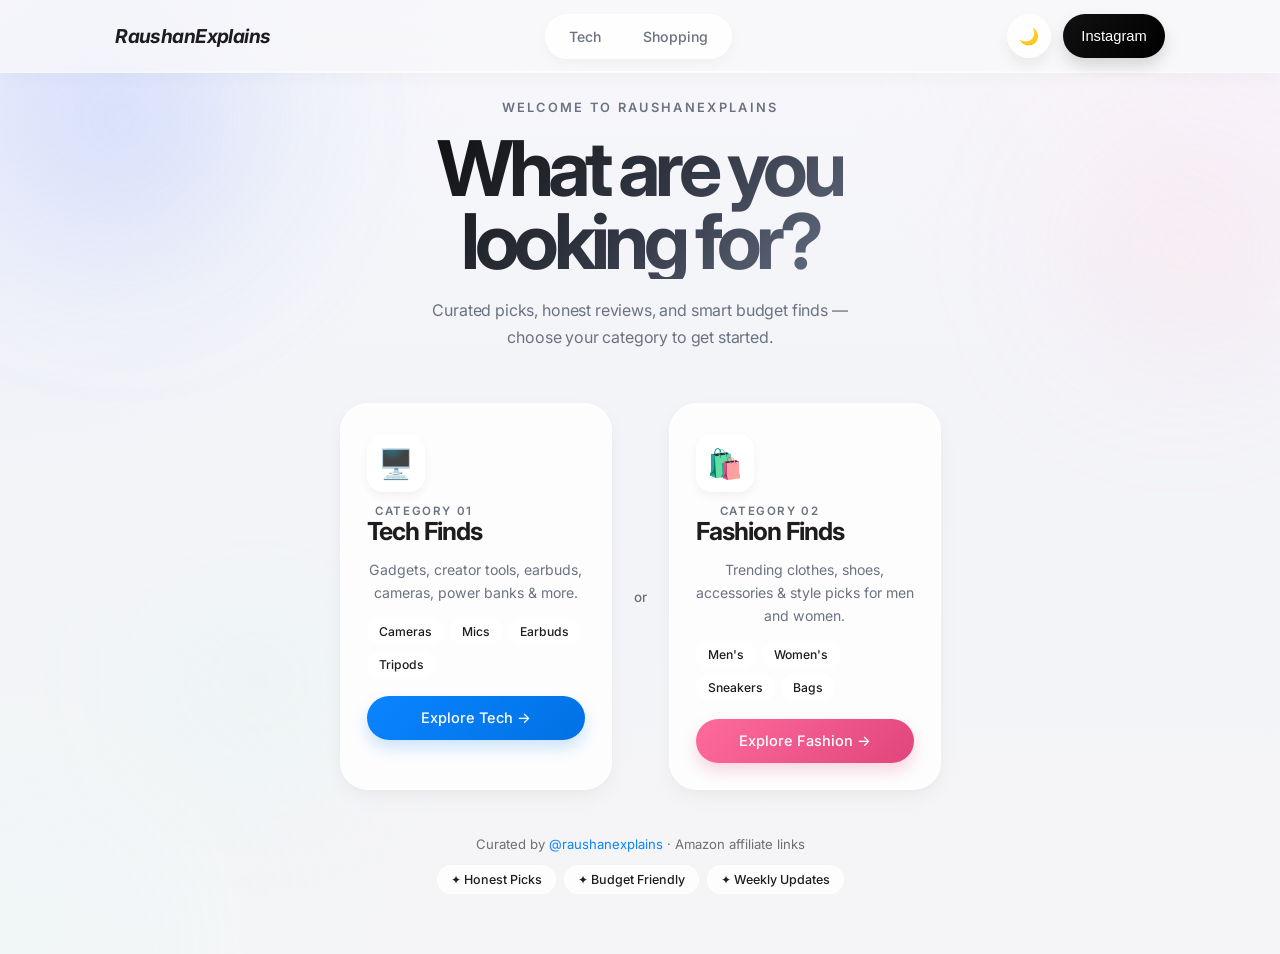
==== commit c5e947c0: "changes" ====
--- a/index.html
+++ b/index.html
@@ -1,543 +1,97 @@
 <!DOCTYPE html>
 <html lang="en">
-
 <head>
     <meta charset="UTF-8" />
     <meta name="viewport" content="width=device-width, initial-scale=1.0" />
-    <title>RaushanExplains | Tech Finds</title>
-
+    <title>RaushanExplains</title>
     <link rel="preconnect" href="https://fonts.googleapis.com">
     <link rel="preconnect" href="https://fonts.gstatic.com" crossorigin>
     <link href="https://fonts.googleapis.com/css2?family=Inter:wght@100..900&display=swap" rel="stylesheet">
-
     <link rel="stylesheet" href="style.css" />
 </head>
-
 <body>
-    <div class="page-loader" id="pageLoader">
-        <div class="loader-inner">
-            <div class="loader-brand shimmer-block"></div>
-            <div class="loader-hero">
-                <div class="loader-left">
-                    <div class="skeleton-line short shimmer-block"></div>
-                    <div class="skeleton-line title shimmer-block"></div>
-                    <div class="skeleton-line medium shimmer-block"></div>
-                    <div class="skeleton-line medium shimmer-block"></div>
-                    <div class="loader-badges">
-                        <span class="skeleton-pill shimmer-block"></span>
-                        <span class="skeleton-pill shimmer-block"></span>
-                        <span class="skeleton-pill shimmer-block"></span>
-                    </div>
-                </div>
-                <div class="loader-right">
-                    <div class="skeleton-card shimmer-block"></div>
-                </div>
-            </div>
-            <div class="loader-products">
-                <div class="skeleton-product shimmer-block"></div>
-                <div class="skeleton-product shimmer-block"></div>
-                <div class="skeleton-product shimmer-block"></div>
-            </div>
-        </div>
-    </div>
+    <div class="blob blob-1"></div>
+    <div class="blob blob-2"></div>
+    <div class="blob blob-3"></div>
 
     <header class="header">
         <div class="header-box">
-            <h1 id="logo">RaushanExplains</h1>
-
+            <a href="index.html" id="logo">RaushanExplains</a>
             <div class="mode-switch-wrap">
                 <div class="mode-switch">
-                    <a href="index.html" class="mode-tab active">Tech</a>
+                    <a href="tech.html" class="mode-tab">Tech</a>
                     <a href="shopping.html" class="mode-tab">Shopping</a>
                 </div>
             </div>
-
             <div class="header-actions">
                 <button class="theme-toggle" id="themeToggle" aria-label="Toggle dark mode">
                     <span class="theme-icon">🌙</span>
                 </button>
-                <a href="https://www.instagram.com/raushanexplains/" target="_blank" rel="noopener noreferrer"
-                    class="insta-link">
+                <a href="https://www.instagram.com/raushanexplains/" target="_blank" rel="noopener noreferrer" class="insta-link">
                     <button class="contact-btn insta-btn"><span>Instagram</span></button>
                 </a>
             </div>
         </div>
     </header>
 
-    <div class="blank"></div>
+    <main class="landing-wrap">
+        <div class="landing-inner">
+            <p class="welcome-label">Welcome to RaushanExplains</p>
+            <h1 class="landing-title">What are you<br>looking for?</h1>
+            <p class="landing-sub">Curated picks, honest reviews, and smart budget finds —<br>choose your category to get started.</p>
 
-    <section class="hero reveal">
-        <div class="hero-left">
-            <p class="hero-label">Curated by RaushanExplains</p>
-            <h1>Tech Finds</h1>
-            <p class="hero-subtext">Curated gadgets, creator tools, and smart budget picks worth checking out.</p>
-            <div class="hero-badges">
-                <span>Top Rated Picks</span>
-                <span id="budget">Budget Friendly</span>
-                <span>Amazon Deals</span>
+            <div class="cards-row">
+                <a href="tech.html" class="choice-card card-tech">
+                    <div class="card-icon">🖥️</div>
+                    <div><p class="card-label">Category 01</p><h2 class="card-title">Tech Finds</h2></div>
+                    <p class="card-desc">Gadgets, creator tools, earbuds, cameras, power banks & more.</p>
+                    <div class="card-tags">
+                        <span class="card-tag">Cameras</span><span class="card-tag">Mics</span>
+                        <span class="card-tag">Earbuds</span><span class="card-tag">Tripods</span>
+                    </div>
+                    <div class="card-arrow">Explore Tech →</div>
+                </a>
+                <div class="or-divider">or</div>
+                <a href="shopping.html" class="choice-card card-shop">
+                    <div class="card-icon">🛍️</div>
+                    <div><p class="card-label">Category 02</p><h2 class="card-title">Fashion Finds</h2></div>
+                    <p class="card-desc">Trending clothes, shoes, accessories & style picks for men and women.</p>
+                    <div class="card-tags">
+                        <span class="card-tag">Men's</span><span class="card-tag">Women's</span>
+                        <span class="card-tag">Sneakers</span><span class="card-tag">Bags</span>
+                    </div>
+                    <div class="card-arrow">Explore Fashion →</div>
+                </a>
+            </div>
+
+            <div class="mobile-buttons">
+                <a href="tech.html" class="mob-btn mob-tech">
+                    <div class="mob-icon">🖥️</div>
+                    <div class="mob-text">
+                        <div class="mob-title">Tech Finds</div>
+                        <div class="mob-desc">Gadgets, cameras, earbuds, mics & more</div>
+                    </div>
+                    <div class="mob-arrow">→</div>
+                </a>
+                <a href="shopping.html" class="mob-btn mob-shop">
+                    <div class="mob-icon">🛍️</div>
+                    <div class="mob-text">
+                        <div class="mob-title">Fashion Finds</div>
+                        <div class="mob-desc">Clothes, sneakers, bags & accessories</div>
+                    </div>
+                    <div class="mob-arrow">→</div>
+                </a>
+            </div>
+
+            <p class="landing-note">Curated by <a href="https://www.instagram.com/raushanexplains/" target="_blank">@raushanexplains</a> · Amazon affiliate links</p>
+            <div class="trust-strip">
+                <span class="trust-pill">✦ Honest Picks</span>
+                <span class="trust-pill">✦ Budget Friendly</span>
+                <span class="trust-pill">✦ Weekly Updates</span>
             </div>
         </div>
-        <div class="hero-right">
-            <p class="hero-right-text">Discover useful products with clean design, honest picks, and deals that actually
-                make sense.</p>
-            <div class="hero-card">
-                <p class="hero-card-label">This Week</p>
-                <h3>25+ curated picks</h3>
-                <div class="hero-card-stats">
-                    <div><strong>4.0+</strong><span>Avg rating</span></div>
-                    <div><strong>₹699+</strong><span>Best deals</span></div>
-                </div>
-            </div>
-        </div>
-    </section>
+    </main>
 
-    <div class="trust-marquee">
-        <div class="trust-track">
-            <span>Curated Picks</span><span>Budget Friendly</span><span>Creator Recommended</span>
-            <span>Weekly Updates</span><span>Smart Tech Finds</span><span>Honest Selections</span>
-            <span>Curated Picks</span><span>Budget Friendly</span><span>Creator Recommended</span>
-            <span>Weekly Updates</span><span>Smart Tech Finds</span><span>Honest Selections</span>
-        </div>
-    </div>
-
-    <section class="top">
-        <div class="top1">
-            <h1>Top 5 <span>Best Budget Mics under ₹1000</span></h1>
-        </div>
-        <div class="box">
-            <div class="box1">
-                <div class="img-area"><img src="images/grenaros12.jpg" alt="GRENARO Mic s12" loading="lazy"
-                        decoding="async" /></div>
-                <div class="product-info">
-                    <h3>GRENARO Mic s12</h3>
-                    <div class="para">
-                        <p class="price">₹750</p>
-                        <p>⭐ 4.0 rating</p>
-                    </div><a class="check" href="https://amzn.to/4bwFeSi" target="_blank"
-                        rel="noopener noreferrer sponsored">Check on Amazon</a>
-                </div>
-            </div>
-            <div class="box1">
-                <div class="img-area"><img src="images/velomax.jpg" alt="VELOMAX Mic for YouTube" loading="lazy"
-                        decoding="async" /></div>
-                <div class="product-info">
-                    <h3>VELOMAX Mic for YouTube</h3>
-                    <div class="para">
-                        <p class="price">₹920</p>
-                        <p>⭐ 4.2 rating</p>
-                    </div><a class="check" href="https://amzn.to/4uu0Gjz" target="_blank"
-                        rel="noopener noreferrer sponsored">Check on Amazon</a>
-                </div>
-            </div>
-            <div class="box1">
-                <div class="img-area"><img src="images/portronics.jpg" alt="Portronics Dash 7" loading="lazy"
-                        decoding="async" /></div>
-                <div class="product-info">
-                    <h3>Portronics Dash 7 Omnidirectional</h3>
-                    <div class="para">
-                        <p class="price">₹779</p>
-                        <p>⭐ 4.0 rating</p>
-                    </div><a class="check" href="https://amzn.to/4bgzT2J" target="_blank"
-                        rel="noopener noreferrer sponsored">Check on Amazon</a>
-                </div>
-            </div>
-            <div class="box1">
-                <div class="img-area"><img src="images/BOYA ByM1.jpg" alt="BOYA ByM1" loading="lazy" decoding="async" />
-                </div>
-                <div class="product-info">
-                    <h3>BOYA ByM1 Auxiliary Omnidirectional Lavalier</h3>
-                    <div class="para">
-                        <p class="price">₹849</p>
-                        <p>⭐ 4.0 rating</p>
-                    </div><a class="check" href="https://amzn.to/4rA7lpK" target="_blank"
-                        rel="noopener noreferrer sponsored">Check on Amazon</a>
-                </div>
-            </div>
-            <div class="box1">
-                <div class="img-area"><img src="images/Digitek.jpg" alt="Digitek DWM-001" loading="lazy"
-                        decoding="async" /></div>
-                <div class="product-info">
-                    <h3>Digitek DWM-001 Wireless Microphone</h3>
-                    <div class="para">
-                        <p class="price">₹699</p>
-                        <p>⭐ 3.5 rating</p>
-                    </div><a class="check" href="https://amzn.to/4dxYnpw" target="_blank"
-                        rel="noopener noreferrer sponsored">Check on Amazon</a>
-                </div>
-            </div>
-        </div>
-    </section>
-
-    <section class="top reveal">
-        <div class="top1">
-            <h1>Top 5 <span>Best Budget Earbuds under ₹2000</span></h1>
-        </div>
-        <div class="box">
-            <div class="box1">
-                <div class="img-area"><img src="images/realme buds t310.jpg" alt="realme Buds T310" loading="lazy"
-                        decoding="async" /></div>
-                <div class="product-info">
-                    <h3>realme Buds T310 True Wireless</h3>
-                    <div class="para">
-                        <p class="price">₹2199</p>
-                        <p>⭐ 4.2 rating</p>
-                    </div><a class="check" href="https://amzn.to/4sI510M" target="_blank"
-                        rel="noopener noreferrer sponsored">Check on Amazon</a>
-                </div>
-            </div>
-            <div class="box1">
-                <div class="img-area"><img src="images/oneplus nord 3.jpg" alt="OnePlus Nord Buds 3" loading="lazy"
-                        decoding="async" /></div>
-                <div class="product-info">
-                    <h3>OnePlus Nord Buds 3 Truly Wireless</h3>
-                    <div class="para">
-                        <p class="price">₹2299</p>
-                        <p>⭐ 4.3 rating</p>
-                    </div><a class="check" href="https://amzn.to/4buOCWJ" target="_blank"
-                        rel="noopener noreferrer sponsored">Check on Amazon</a>
-                </div>
-            </div>
-            <div class="box1">
-                <div class="img-area"><img src="images/oneplus nord buds 3r.jpg" alt="OnePlus Nord Buds 3R"
-                        loading="lazy" decoding="async" /></div>
-                <div class="product-info">
-                    <h3>OnePlus Nord Buds 3R TWS Earbuds</h3>
-                    <div class="para">
-                        <p class="price">₹1799</p>
-                        <p>⭐ 4.2 rating</p>
-                    </div><a class="check" href="https://amzn.to/3PGWwVy" target="_blank"
-                        rel="noopener noreferrer sponsored">Check on Amazon</a>
-                </div>
-            </div>
-            <div class="box1">
-                <div class="img-area"><img src="images/boat airdopes.jpg" alt="Boat Airdopes Joy" loading="lazy"
-                        decoding="async" /></div>
-                <div class="product-info">
-                    <h3>Boat Airdopes Joy, 35Hrs Battery</h3>
-                    <div class="para">
-                        <p class="price">₹849</p>
-                        <p>⭐ 3.7 rating</p>
-                    </div><a class="check" href="https://amzn.to/47Hrz9Z" target="_blank"
-                        rel="noopener noreferrer sponsored">Check on Amazon</a>
-                </div>
-            </div>
-            <div class="box1">
-                <div class="img-area"><img src="images/boat airdopes 141.jpg" alt="Boat Airdopes 141 Gen 2"
-                        loading="lazy" decoding="async" /></div>
-                <div class="product-info">
-                    <h3>Boat Airdopes 141 Gen 2</h3>
-                    <div class="para">
-                        <p class="price">₹799</p>
-                        <p>⭐ 3.8 rating</p>
-                    </div><a class="check" href="https://amzn.to/4srO3nN" target="_blank"
-                        rel="noopener noreferrer sponsored">Check on Amazon</a>
-                </div>
-            </div>
-        </div>
-    </section>
-
-    <section class="top">
-        <div class="top1">
-            <h1>Top 5 <span>Best 20000mAh PowerBanks</span></h1>
-        </div>
-        <div class="box">
-            <div class="box1">
-                <div class="img-area"><img src="images/urbn.jpg" alt="URBN 20000mAh" loading="lazy" decoding="async" />
-                </div>
-                <div class="product-info">
-                    <h3>URBN 20000 mAh Premium Edition Nano Power Bank</h3>
-                    <div class="para">
-                        <p class="price">₹1399</p>
-                        <p>⭐ 4.2 rating</p>
-                    </div><a class="check" href="https://amzn.to/4rzBmG7" target="_blank"
-                        rel="noopener noreferrer sponsored">Check on Amazon</a>
-                </div>
-            </div>
-            <div class="box1">
-                <div class="img-area"><img src="images/xiaomi.jpg" alt="Xiaomi Power Bank 4i" loading="lazy"
-                        decoding="async" /></div>
-                <div class="product-info">
-                    <h3>Xiaomi Power Bank 4i 20000mAh 33W Super Fast Charging PD</h3>
-                    <div class="para">
-                        <p class="price">₹2199</p>
-                        <p>⭐ 4.2 rating</p>
-                    </div><a class="check" href="https://amzn.to/4uCh95c" target="_blank"
-                        rel="noopener noreferrer sponsored">Check on Amazon</a>
-                </div>
-            </div>
-            <div class="box1">
-                <div class="img-area"><img src="images/boat energyshroom.jpg" alt="Boat Energyshroom PB400"
-                        loading="lazy" decoding="async" /></div>
-                <div class="product-info">
-                    <h3>Boat Energyshroom PB400 Turbo X 20000 mAh 35W</h3>
-                    <div class="para">
-                        <p class="price">₹2498</p>
-                        <p>⭐ 4.2 rating</p>
-                    </div><a class="check" href="https://amzn.to/4bPd8mF" target="_blank"
-                        rel="noopener noreferrer sponsored">Check on Amazon</a>
-                </div>
-            </div>
-            <div class="box1">
-                <div class="img-area"><img src="images/URBN 20000mAh 35W Turbo Fast.jpg" alt="URBN 35W Turbo"
-                        loading="lazy" decoding="async" /></div>
-                <div class="product-info">
-                    <h3>URBN 20000mAh 35W Turbo Fast Charging Power Bank</h3>
-                    <div class="para">
-                        <p class="price">₹1499</p>
-                        <p>⭐ 4.2 rating</p>
-                    </div><a class="check" href="https://amzn.to/4sP8oTE" target="_blank"
-                        rel="noopener noreferrer sponsored">Check on Amazon</a>
-                </div>
-            </div>
-            <div class="box1">
-                <div class="img-area"><img src="images/amazon basics.jpg" alt="Amazon Basics Power Bank" loading="lazy"
-                        decoding="async" /></div>
-                <div class="product-info">
-                    <h3>Amazon Basics 20000 mAh Power Bank | 22.5W Fast Charging</h3>
-                    <div class="para">
-                        <p class="price">₹899</p>
-                        <p>⭐ 3.9 rating</p>
-                    </div><a class="check" href="https://amzn.to/473lrZt" target="_blank"
-                        rel="noopener noreferrer sponsored">Check on Amazon</a>
-                </div>
-            </div>
-        </div>
-    </section>
-
-    <section class="top">
-        <div class="top1">
-            <h1>Top 5 <span>Best iPhone Cases under ₹1000</span></h1>
-        </div>
-        <div class="box">
-            <div class="box1">
-                <div class="img-area"><img src="images/spigen ultra hydbrid back cover.jpg"
-                        alt="Spigen Ultra Hybrid iPhone 15" loading="lazy" decoding="async" /></div>
-                <div class="product-info">
-                    <h3>Spigen Ultra Hybrid Back Cover for iPhone 15</h3>
-                    <div class="para">
-                        <p class="price">₹999</p>
-                        <p>⭐ 4.0 rating</p>
-                    </div><a class="check" href="https://amzn.to/4bAXCtn" target="_blank"
-                        rel="noopener noreferrer sponsored">Check on Amazon</a>
-                </div>
-            </div>
-            <div class="box1">
-                <div class="img-area"><img src="images/spigen for 16.jpg" alt="Spigen Ultra Hybrid iPhone 16"
-                        loading="lazy" decoding="async" /></div>
-                <div class="product-info">
-                    <h3>Spigen Ultra Hybrid Back Cover for iPhone 16</h3>
-                    <div class="para">
-                        <p class="price">₹999</p>
-                        <p>⭐ 4.0 rating</p>
-                    </div><a class="check" href="https://amzn.to/4bQw5Fu" target="_blank"
-                        rel="noopener noreferrer sponsored">Check on Amazon</a>
-                </div>
-            </div>
-            <div class="box1">
-                <div class="img-area"><img src="images/spigen for 17.jpg" alt="Spigen Ultra Hybrid iPhone 17"
-                        loading="lazy" decoding="async" /></div>
-                <div class="product-info">
-                    <h3>Spigen Ultra Hybrid Back Cover for iPhone 17</h3>
-                    <div class="para">
-                        <p class="price">₹999</p>
-                        <p>⭐ 4.0 rating</p>
-                    </div><a class="check" href="https://amzn.to/4rEcNIa" target="_blank"
-                        rel="noopener noreferrer sponsored">Check on Amazon</a>
-                </div>
-            </div>
-            <div class="box1">
-                <div class="img-area"><img src="images/daily objects.jpg" alt="DailyObjects Beam 2.0" loading="lazy"
-                        decoding="async" /></div>
-                <div class="product-info">
-                    <h3>DailyObjects Beam 2.0 Magnetic Protective Cover iPhone 15</h3>
-                    <div class="para">
-                        <p class="price">₹998</p>
-                        <p>⭐ 4.0 rating</p>
-                    </div><a class="check" href="https://amzn.to/4lJ54Yc" target="_blank"
-                        rel="noopener noreferrer sponsored">Check on Amazon</a>
-                </div>
-            </div>
-            <div class="box1">
-                <div class="img-area"><img src="images/ringke fusion.jpg" alt="Ringke Fusion iPhone 15" loading="lazy"
-                        decoding="async" /></div>
-                <div class="product-info">
-                    <h3>Ringke Fusion Magnetic Clear Back Cover for iPhone 15</h3>
-                    <div class="para">
-                        <p class="price">₹998</p>
-                        <p>⭐ 4.0 rating</p>
-                    </div><a class="check" href="https://amzn.to/4bm5GOo" target="_blank"
-                        rel="noopener noreferrer sponsored">Check on Amazon</a>
-                </div>
-            </div>
-        </div>
-    </section>
-
-    <section class="top">
-        <div class="top1">
-            <h1>Top 5 <span>Best Tripods</span></h1>
-        </div>
-        <div class="box">
-            <div class="box1">
-                <div class="img-area"><img src="images/osaka tripod.jpg" alt="Osaka Tripod" loading="lazy"
-                        decoding="async" /></div>
-                <div class="product-info">
-                    <h3>Osaka OS 550 Tripod 55 Inches with Mobile Holder</h3>
-                    <div class="para">
-                        <p class="price">₹895</p>
-                        <p>⭐ 4.3 rating</p>
-                    </div><a class="check" href="https://amzn.to/4dus0rP" target="_blank"
-                        rel="noopener noreferrer sponsored">Check on Amazon</a>
-                </div>
-            </div>
-            <div class="box1">
-                <div class="img-area"><img src="images/Tygot 3366 tripod.jpg" alt="Tygot 3366" loading="lazy"
-                        decoding="async" /></div>
-                <div class="product-info">
-                    <h3>Tygot 3366 Aluminum Tripod (55-Inch) Lightweight</h3>
-                    <div class="para">
-                        <p class="price">₹759</p>
-                        <p>⭐ 3.7 rating</p>
-                    </div><a class="check" href="https://amzn.to/4sRPBr2" target="_blank"
-                        rel="noopener noreferrer sponsored">Check on Amazon</a>
-                </div>
-            </div>
-            <div class="box1">
-                <div class="img-area"><img src="images/ DIGITEK (DTR 480LW) 57 Inch.jpg" alt="Digitek DTR 480LW"
-                        loading="lazy" decoding="async" /></div>
-                <div class="product-info">
-                    <h3>DIGITEK DTR 480LW 57 Inch Portable Aluminium Tripod</h3>
-                    <div class="para">
-                        <p class="price">₹999</p>
-                        <p>⭐ 4.3 rating</p>
-                    </div><a class="check" href="https://amzn.to/4bOKi5Q" target="_blank"
-                        rel="noopener noreferrer sponsored">Check on Amazon</a>
-                </div>
-            </div>
-            <div class="box1">
-                <div class="img-area"><img src="images/amazon basics tripod 1.jpg" alt="Amazon Basics Tripod"
-                        loading="lazy" decoding="async" /></div>
-                <div class="product-info">
-                    <h3>Amazon Basics Lightweight 41-134cm Tripod with Mobile Holder</h3>
-                    <div class="para">
-                        <p class="price">₹999</p>
-                        <p>⭐ 4.3 rating</p>
-                    </div><a class="check" href="https://amzn.to/4bOKi5Q" target="_blank"
-                        rel="noopener noreferrer sponsored">Check on Amazon</a>
-                </div>
-            </div>
-            <div class="box1">
-                <div class="img-area"><img src="images/amazon basics flexible.jpg" alt="Amazon Basics Flexible Tripod"
-                        loading="lazy" decoding="async" /></div>
-                <div class="product-info">
-                    <h3>Amazon Basics Flexible Tripod with Hidden Phone Holder</h3>
-                    <div class="para">
-                        <p class="price">₹829</p>
-                        <p>⭐ 3.9 rating</p>
-                    </div><a class="check" href="https://amzn.to/4bOKi5Q" target="_blank"
-                        rel="noopener noreferrer sponsored">Check on Amazon</a>
-                </div>
-            </div>
-        </div>
-    </section>
-
-    <section class="top">
-        <div class="top1">
-            <h1>Top 5 <span>Best Cameras for Videography</span></h1>
-        </div>
-        <div class="box">
-            <div class="box1">
-                <div class="img-area"><img src="images/sony zv-e10.jpg" alt="Sony ZV-E10" loading="lazy"
-                        decoding="async" /></div>
-                <div class="product-info">
-                    <h3>Sony Alpha ZV-E10 24.2 MP Mirrorless Vlog Camera</h3>
-                    <div class="para">
-                        <p class="price">₹52,490</p>
-                        <p>⭐ 4.4 rating</p>
-                    </div><a class="check" href="https://amzn.to/4brBstr" target="_blank"
-                        rel="noopener noreferrer sponsored">Check on Amazon</a>
-                </div>
-            </div>
-            <div class="box1">
-                <div class="img-area"><img src="images/DJI OSMO pocket .jpg" alt="DJI Osmo Pocket 3" loading="lazy"
-                        decoding="async" /></div>
-                <div class="product-info">
-                    <h3>DJI Osmo Pocket 3 Creator Combo, 4K/120fps Video</h3>
-                    <div class="para">
-                        <p class="price">₹60,990</p>
-                        <p>⭐ 4.4 rating</p>
-                    </div><a class="check" href="https://amzn.to/4bxN3qS" target="_blank"
-                        rel="noopener noreferrer sponsored">Check on Amazon</a>
-                </div>
-            </div>
-            <div class="box1">
-                <div class="img-area"><img src="images/Canon EOS R50 RF-S18-.jpg" alt="Canon EOS R50" loading="lazy"
-                        decoding="async" /></div>
-                <div class="product-info">
-                    <h3>Canon EOS R50 RF-S18-45mm Mirrorless Camera — 4K Video</h3>
-                    <div class="para">
-                        <p class="price">₹61,990</p>
-                        <p>⭐ 4.5 rating</p>
-                    </div><a class="check" href="https://amzn.to/40D32iC" target="_blank"
-                        rel="noopener noreferrer sponsored">Check on Amazon</a>
-                </div>
-            </div>
-            <div class="box1">
-                <div class="img-area"><img src="images/ Sony Alpha ZV-E10M2K 26 MP.jpg" alt="Sony Alpha ZV-E10M2K"
-                        loading="lazy" decoding="async" /></div>
-                <div class="product-info">
-                    <h3>Sony Alpha ZV-E10M2K 26 MP Mirrorless Vlog Camera</h3>
-                    <div class="para">
-                        <p class="price">₹92,490</p>
-                        <p>⭐ 4.5 rating</p>
-                    </div><a class="check" href="https://amzn.to/4lKM0Zt" target="_blank"
-                        rel="noopener noreferrer sponsored">Check on Amazon</a>
-                </div>
-            </div>
-            <div class="box1">
-                <div class="img-area"><img src="images/Canon EOS R8 Smartchoice Full-Frame.jpg" alt="Canon EOS R8"
-                        loading="lazy" decoding="async" /></div>
-                <div class="product-info">
-                    <h3>Canon EOS R8 Full-Frame Mirrorless Camera</h3>
-                    <div class="para">
-                        <p class="price">₹1,03,990</p>
-                        <p>⭐ 4.6 rating</p>
-                    </div><a class="check" href="https://amzn.to/4bvPURo" target="_blank"
-                        rel="noopener noreferrer sponsored">Check on Amazon</a>
-                </div>
-            </div>
-        </div>
-    </section>
-
-    <footer class="footer reveal">
-        <div class="footer-container">
-            <div class="footer-top">
-                <div class="footer-brand">
-                    <h2>RaushanExplains</h2>
-                    <p>Curated tech finds, useful deals, and smart picks for creators, students, and everyday users.</p>
-                </div>
-                <div class="footer-links">
-                    <h3>Quick Links</h3>
-                    <a href="index.html">Tech Finds</a>
-                    <a href="shopping.html">Fashion Finds</a>
-                    <a href="#">Deals</a>
-                    <a href="#">Contact</a>
-                </div>
-                <div class="footer-contact">
-                    <h3>Contact</h3>
-                    <a href="mailto:raushan.frames@gmail.com">raushan.frames@gmail.com</a>
-                    <a href="https://www.instagram.com/raushanexplains/" target="_blank"
-                        rel="noopener noreferrer">@raushanexplains</a>
-                    <p>Feel free to reach out for collaborations or queries.</p>
-                </div>
-            </div>
-            <div class="footer-bottom">
-                <p>© 2026 RaushanExplains. All rights reserved.</p>
-            </div>
-        </div>
-    </footer>
-
-    <button class="back-to-top" aria-label="Back to top">↑</button>
     <script src="script.js"></script>
 </body>
-
-</html>+</html>
--- a/style.css
+++ b/style.css
@@ -43,7 +43,6 @@
     --footer-border: rgba(0, 0, 0, 0.06);
     --price-color: #0a84ff;
 
-    /* Gender nav */
     --gender-nav-bg: rgba(248, 248, 251, 0.88);
     --gender-nav-border: rgba(255, 255, 255, 0.50);
     --gender-slider-bg: rgba(255, 255, 255, 0.95);
@@ -132,7 +131,6 @@
 img {
     max-width: 100%;
 }
-
 
 .header {
     width: 100%;
@@ -291,7 +289,6 @@
     line-height: 1;
 }
 
-
 .gender-nav-wrap {
     width: 100%;
     display: flex;
@@ -299,6 +296,19 @@
     padding: 10px 0 11px;
     background: var(--gender-nav-bg);
     border-top: 1px solid var(--gender-nav-border);
+    max-height: 60px;
+    overflow: hidden;
+    transition: max-height 0.32s cubic-bezier(0.4, 0, 0.2, 1),
+        opacity 0.28s ease,
+        padding 0.28s ease;
+    opacity: 1;
+}
+
+.gender-nav-wrap.gender-nav-hidden {
+    max-height: 0;
+    opacity: 0;
+    padding-top: 0;
+    padding-bottom: 0;
 }
 
 .gender-nav {
@@ -341,7 +351,6 @@
     line-height: 1;
 }
 
-
 .gender-slider {
     position: absolute;
     top: 5px;
@@ -362,17 +371,15 @@
     box-shadow: 0 4px 12px rgba(0, 0, 0, 0.22);
 }
 
-
 .blank {
     height: 72px;
     width: 100%;
 }
 
-/* Extra height for shopping page (header + gender nav) */
 .shopping-blank {
     height: 126px;
-}
-
+    transition: height 0.32s cubic-bezier(0.4, 0, 0.2, 1);
+}
 
 .gender-content {
     display: none;
@@ -392,17 +399,9 @@
 }
 
 @keyframes genderFadeIn {
-    from {
-        opacity: 0;
-        transform: translateY(12px);
-    }
-
-    to {
-        opacity: 1;
-        transform: translateY(0);
-    }
-}
-
+    from { opacity: 0; transform: translateY(12px); }
+    to   { opacity: 1; transform: translateY(0); }
+}
 
 .hero {
     width: 80%;
@@ -420,10 +419,8 @@
 .hero::before {
     content: "";
     position: absolute;
-    left: -100px;
-    top: -20px;
-    width: 240px;
-    height: 240px;
+    left: -100px; top: -20px;
+    width: 240px; height: 240px;
     background: radial-gradient(circle, rgba(111, 152, 255, 0.14), transparent 65%);
     filter: blur(18px);
     z-index: -1;
@@ -432,18 +429,14 @@
 .hero::after {
     content: "";
     position: absolute;
-    right: 20px;
-    top: 10px;
-    width: 200px;
-    height: 200px;
+    right: 20px; top: 10px;
+    width: 200px; height: 200px;
     background: radial-gradient(circle, rgba(255, 188, 214, 0.12), transparent 65%);
     filter: blur(18px);
     z-index: -1;
 }
 
-.hero-left {
-    max-width: 620px;
-}
+.hero-left { max-width: 620px; }
 
 .hero-label {
     font-size: 0.82rem;
@@ -547,22 +540,9 @@
     gap: 18px;
 }
 
-.hero-card-stats div {
-    display: flex;
-    flex-direction: column;
-}
-
-.hero-card-stats strong {
-    font-size: 1.1rem;
-    color: var(--text-main);
-    margin-bottom: 4px;
-}
-
-.hero-card-stats span {
-    font-size: 0.88rem;
-    color: var(--text-soft);
-}
-
+.hero-card-stats div { display: flex; flex-direction: column; }
+.hero-card-stats strong { font-size: 1.1rem; color: var(--text-main); margin-bottom: 4px; }
+.hero-card-stats span  { font-size: 0.88rem; color: var(--text-soft); }
 
 .trust-marquee {
     width: 80%;
@@ -586,15 +566,8 @@
     pointer-events: none;
 }
 
-.trust-marquee::before {
-    left: 0;
-    background: linear-gradient(to right, rgba(247, 247, 251, 1), rgba(247, 247, 251, 0));
-}
-
-.trust-marquee::after {
-    right: 0;
-    background: linear-gradient(to left, rgba(247, 247, 251, 1), rgba(247, 247, 251, 0));
-}
+.trust-marquee::before { left: 0;  background: linear-gradient(to right, rgba(247,247,251,1), rgba(247,247,251,0)); }
+.trust-marquee::after  { right: 0; background: linear-gradient(to left,  rgba(247,247,251,1), rgba(247,247,251,0)); }
 
 .trust-track {
     display: flex;
@@ -627,28 +600,12 @@
     opacity: 0.7;
 }
 
-.trust-marquee:hover .trust-track {
-    animation-play-state: paused;
-}
-
-body.dark-mode .trust-marquee {
-    background: rgba(22, 27, 37, 0.72);
-    border: 1px solid rgba(255, 255, 255, 0.08);
-}
-
-body.dark-mode .trust-marquee::before {
-    background: linear-gradient(to right, rgba(13, 15, 20, 1), rgba(13, 15, 20, 0));
-}
-
-body.dark-mode .trust-marquee::after {
-    background: linear-gradient(to left, rgba(13, 15, 20, 1), rgba(13, 15, 20, 0));
-}
-
-body.dark-mode .trust-track span {
-    background: rgba(255, 255, 255, 0.05);
-    border: 1px solid rgba(255, 255, 255, 0.08);
-}
-
+.trust-marquee:hover .trust-track { animation-play-state: paused; }
+
+body.dark-mode .trust-marquee { background: rgba(22,27,37,0.72); border: 1px solid rgba(255,255,255,0.08); }
+body.dark-mode .trust-marquee::before { background: linear-gradient(to right, rgba(13,15,20,1), rgba(13,15,20,0)); }
+body.dark-mode .trust-marquee::after  { background: linear-gradient(to left,  rgba(13,15,20,1), rgba(13,15,20,0)); }
+body.dark-mode .trust-track span { background: rgba(255,255,255,0.05); border: 1px solid rgba(255,255,255,0.08); }
 
 .top {
     width: 80%;
@@ -673,9 +630,7 @@
     letter-spacing: -0.03em;
 }
 
-.top1 h1 span {
-    color: var(--text-muted);
-}
+.top1 h1 span { color: var(--text-muted); }
 
 .box {
     width: 100%;
@@ -690,9 +645,7 @@
     touch-action: pan-x pan-y;
 }
 
-.box::-webkit-scrollbar {
-    display: none;
-}
+.box::-webkit-scrollbar { display: none; }
 
 .box1 {
     position: relative;
@@ -715,10 +668,7 @@
 .box1::before {
     content: "";
     position: absolute;
-    top: 0;
-    left: 18px;
-    right: 18px;
-    height: 1px;
+    top: 0; left: 18px; right: 18px; height: 1px;
     background: linear-gradient(90deg, transparent, var(--glass-strong), transparent);
 }
 
@@ -744,20 +694,13 @@
     content: "";
     position: absolute;
     inset: 0;
-    background: radial-gradient(circle at top, rgba(255, 255, 255, 0.14), transparent 55%);
+    background: radial-gradient(circle at top, rgba(255,255,255,0.14), transparent 55%);
     pointer-events: none;
 }
 
-.img-area img {
-    width: 100%;
-    height: 100%;
-    object-fit: contain;
-    display: block;
-}
-
-.product-info {
-    margin-top: 10px;
-}
+.img-area img { width: 100%; height: 100%; object-fit: contain; display: block; }
+
+.product-info { margin-top: 10px; }
 
 .product-info h3 {
     font-size: 1.04rem;
@@ -767,16 +710,9 @@
     letter-spacing: -0.02em;
 }
 
-.product-info p {
-    font-weight: 400;
-    letter-spacing: -0.01em;
-}
-
-.price {
-    font-size: 1.04rem;
-    color: var(--price-color);
-    font-weight: 700;
-}
+.product-info p { font-weight: 400; letter-spacing: -0.01em; }
+
+.price { font-size: 1.04rem; color: var(--price-color); font-weight: 700; }
 
 .para {
     display: flex;
@@ -788,13 +724,9 @@
     gap: 12px;
 }
 
-.para p:last-child {
-    color: var(--text-soft);
-}
-
-.box a {
-    text-decoration: none;
-}
+.para p:last-child { color: var(--text-soft); }
+
+.box a { text-decoration: none; }
 
 .check {
     display: block;
@@ -841,9 +773,7 @@
     border-bottom: 1px solid var(--footer-border);
 }
 
-.footer-brand {
-    max-width: 420px;
-}
+.footer-brand { max-width: 420px; }
 
 .footer-brand h2 {
     font-size: 1.4rem;
@@ -854,26 +784,18 @@
     margin-bottom: 12px;
 }
 
-.footer-brand p {
-    font-size: 0.94rem;
-    line-height: 1.8;
-    color: var(--text-soft);
-}
-
-.footer-links, .footer-contact {
-    min-width: 180px;
-}
-
-.footer-links h3,
-.footer-contact h3 {
+.footer-brand p { font-size: 0.94rem; line-height: 1.8; color: var(--text-soft); }
+
+.footer-links, .footer-contact { min-width: 180px; }
+
+.footer-links h3, .footer-contact h3 {
     font-size: 0.98rem;
     font-weight: 600;
     color: var(--text-main);
     margin-bottom: 14px;
 }
 
-.footer-links a,
-.footer-contact a {
+.footer-links a, .footer-contact a {
     display: block;
     text-decoration: none;
     color: var(--text-soft);
@@ -882,30 +804,15 @@
     transition: color 0.16s ease, transform 0.16s ease;
 }
 
-.footer-links a:hover,
-.footer-contact a:hover {
+.footer-links a:hover, .footer-contact a:hover {
     color: var(--price-color);
     transform: translateX(2px);
 }
 
-.footer-contact p {
-    font-size: 0.9rem;
-    line-height: 1.7;
-    color: var(--text-soft);
-    margin-top: 8px;
-}
-
-.footer-bottom {
-    padding-top: 16px;
-    text-align: center;
-}
-
-.footer-bottom p {
-    font-size: 0.84rem;
-    color: var(--text-muted);
-    letter-spacing: -0.01em;
-}
-
+.footer-contact p { font-size: 0.9rem; line-height: 1.7; color: var(--text-soft); margin-top: 8px; }
+
+.footer-bottom { padding-top: 16px; text-align: center; }
+.footer-bottom p { font-size: 0.84rem; color: var(--text-muted); letter-spacing: -0.01em; }
 
 .reveal {
     opacity: 0;
@@ -914,27 +821,18 @@
     will-change: opacity, transform;
 }
 
-.reveal.active {
-    opacity: 1;
-    transform: translateY(0);
-}
-
+.reveal.active { opacity: 1; transform: translateY(0); }
 
 .back-to-top {
     position: fixed;
-    right: 18px;
-    bottom: 18px;
-    width: 44px;
-    height: 44px;
-    border: none;
-    border-radius: 50%;
+    right: 18px; bottom: 18px;
+    width: 44px; height: 44px;
+    border: none; border-radius: 50%;
     background: rgba(17, 17, 17, 0.92);
-    color: white;
-    font-size: 1rem;
+    color: white; font-size: 1rem;
     cursor: pointer;
     box-shadow: 0 8px 16px rgba(0, 0, 0, 0.16);
-    opacity: 0;
-    visibility: hidden;
+    opacity: 0; visibility: hidden;
     transition: all 0.18s ease;
     z-index: 9999;
 }
@@ -945,126 +843,47 @@
     color: #ffffff;
 }
 
-.back-to-top.show {
-    opacity: 1;
-    visibility: visible;
-}
-
-.back-to-top:hover {
-    transform: translateY(-2px);
-}
-
+.back-to-top.show { opacity: 1; visibility: visible; }
+.back-to-top:hover { transform: translateY(-2px); }
 
 .page-loader {
-    position: fixed;
-    inset: 0;
-    z-index: 9999;
-    display: flex;
-    align-items: center;
-    justify-content: center;
+    position: fixed; inset: 0; z-index: 9999;
+    display: flex; align-items: center; justify-content: center;
     padding: 32px;
     background: inherit;
-    opacity: 1;
-    visibility: visible;
+    opacity: 1; visibility: visible;
     transition: opacity 0.28s ease, visibility 0.28s ease;
     pointer-events: none;
 }
 
-.page-loader.hide {
-    opacity: 0;
-    visibility: hidden;
-}
+.page-loader.hide { opacity: 0; visibility: hidden; }
 
 .loader-inner {
     width: min(1180px, 92vw);
-    display: flex;
-    flex-direction: column;
-    gap: 28px;
-}
-
-.loader-brand {
-    width: 180px;
-    height: 26px;
-    border-radius: 999px;
-}
-
-.loader-hero {
-    display: flex;
-    justify-content: space-between;
-    gap: 40px;
-    align-items: center;
-}
-
-.loader-left {
-    flex: 1;
-    max-width: 620px;
-}
-
-.loader-right {
-    width: 320px;
-    display: flex;
-    justify-content: flex-end;
-}
-
-.skeleton-line {
-    height: 16px;
-    border-radius: 999px;
-    margin-bottom: 14px;
-}
-
-.skeleton-line.short {
-    width: 140px;
-    height: 12px;
-}
-
-.skeleton-line.title {
-    width: 78%;
-    height: 72px;
-    border-radius: 24px;
-    margin-top: 10px;
-    margin-bottom: 20px;
-}
-
-.skeleton-line.medium {
-    width: 88%;
-}
-
-.loader-badges {
-    display: flex;
-    gap: 12px;
-    flex-wrap: wrap;
-    margin-top: 22px;
-}
-
-.skeleton-pill {
-    width: 130px;
-    height: 38px;
-    border-radius: 999px;
-}
-
-.skeleton-card {
-    width: 100%;
-    max-width: 300px;
-    height: 180px;
-    border-radius: 26px;
-}
-
-.loader-products {
-    display: flex;
-    gap: 20px;
-    overflow: hidden;
-}
-
-.skeleton-product {
-    flex: 1;
-    min-width: 280px;
-    height: 360px;
-    border-radius: 28px;
-}
+    display: flex; flex-direction: column; gap: 28px;
+}
+
+.loader-brand { width: 180px; height: 26px; border-radius: 999px; }
+
+.loader-hero { display: flex; justify-content: space-between; gap: 40px; align-items: center; }
+
+.loader-left { flex: 1; max-width: 620px; }
+.loader-right { width: 320px; display: flex; justify-content: flex-end; }
+
+.skeleton-line { height: 16px; border-radius: 999px; margin-bottom: 14px; }
+.skeleton-line.short  { width: 140px; height: 12px; }
+.skeleton-line.title  { width: 78%; height: 72px; border-radius: 24px; margin-top: 10px; margin-bottom: 20px; }
+.skeleton-line.medium { width: 88%; }
+
+.loader-badges { display: flex; gap: 12px; flex-wrap: wrap; margin-top: 22px; }
+.skeleton-pill { width: 130px; height: 38px; border-radius: 999px; }
+.skeleton-card { width: 100%; max-width: 300px; height: 180px; border-radius: 26px; }
+
+.loader-products { display: flex; gap: 20px; overflow: hidden; }
+.skeleton-product { flex: 1; min-width: 280px; height: 360px; border-radius: 28px; }
 
 .shimmer-block {
-    position: relative;
-    overflow: hidden;
+    position: relative; overflow: hidden;
     background: rgba(255, 255, 255, 0.72);
     border: 1px solid rgba(255, 255, 255, 0.58);
     box-shadow: 0 8px 14px rgba(0, 0, 0, 0.035);
@@ -1072,15 +891,9 @@
 
 .shimmer-block::before {
     content: "";
-    position: absolute;
-    inset: 0;
+    position: absolute; inset: 0;
     transform: translateX(-100%);
-    background: linear-gradient(90deg,
-            transparent 0%,
-            rgba(255, 255, 255, 0.16) 30%,
-            rgba(255, 255, 255, 0.40) 50%,
-            rgba(255, 255, 255, 0.16) 70%,
-            transparent 100%);
+    background: linear-gradient(90deg, transparent 0%, rgba(255,255,255,0.16) 30%, rgba(255,255,255,0.40) 50%, rgba(255,255,255,0.16) 70%, transparent 100%);
     animation: skeletonShimmer 1.6s linear infinite;
 }
 
@@ -1091,475 +904,117 @@
 }
 
 body.dark-mode .shimmer-block::before {
-    background: linear-gradient(90deg,
-            transparent 0%,
-            rgba(255, 255, 255, 0.04) 30%,
-            rgba(255, 255, 255, 0.12) 50%,
-            rgba(255, 255, 255, 0.04) 70%,
-            transparent 100%);
-}
-
-
-@keyframes skeletonShimmer {
-    100% {
-        transform: translateX(100%);
-    }
-}
+    background: linear-gradient(90deg, transparent 0%, rgba(255,255,255,0.04) 30%, rgba(255,255,255,0.12) 50%, rgba(255,255,255,0.04) 70%, transparent 100%);
+}
+
+@keyframes skeletonShimmer { 100% { transform: translateX(100%); } }
 
 @keyframes trustScroll {
-    0% {
-        transform: translateX(0);
-    }
-
-    100% {
-        transform: translateX(-50%);
-    }
-}
-
+    0%   { transform: translateX(0); }
+    100% { transform: translateX(-50%); }
+}
 
 @media (max-width: 1200px) {
-    .header-box, .hero, .top, .trust-marquee, .footer-container {
-        width: 88%;
-    }
-
-    .hero {
-        gap: 40px;
-    }
-
-    .hero-left h1 {
-        font-size: 4.2rem;
-    }
-
-    .box1 {
-        flex: 0 0 320px;
-        height: 400px;
-    }
+    .header-box, .hero, .top, .trust-marquee, .footer-container { width: 88%; }
+    .hero { gap: 40px; }
+    .hero-left h1 { font-size: 4.2rem; }
+    .box1 { flex: 0 0 320px; height: 400px; }
 }
 
 @media (max-width: 1024px) {
-    .header-box, .hero, .top, .trust-marquee, .footer-container {
-        width: 90%;
-    }
-
-    .hero-right-text {
-        display: none;
-    }
-
-    .hero {
-        gap: 34px;
-        padding: 24px 0 28px;
-        margin: 18px auto 34px;
-        min-height: auto;
-    }
-
-    .hero-left {
-        max-width: 56%;
-    }
-
-    .hero-right {
-        max-width: 40%;
-    }
-
-    .hero-left h1 {
-        font-size: 3.8rem;
-    }
-
-    .top1 h1 {
-        font-size: 1.7rem;
-    }
-
-    .box1 {
-        flex: 0 0 300px;
-        height: 390px;
-    }
-
-    .img-area {
-        height: 205px;
-    }
+    .header-box, .hero, .top, .trust-marquee, .footer-container { width: 90%; }
+    .hero-right-text { display: none; }
+    .hero { gap: 34px; padding: 24px 0 28px; margin: 18px auto 34px; min-height: auto; }
+    .hero-left { max-width: 56%; }
+    .hero-right { max-width: 40%; }
+    .hero-left h1 { font-size: 3.8rem; }
+    .top1 h1 { font-size: 1.7rem; }
+    .box1 { flex: 0 0 300px; height: 390px; }
+    .img-area { height: 205px; }
 }
 
 @media (max-width: 768px) {
-    .header-box, .hero, .top, .trust-marquee, .footer-container {
-        width: 92%;
-    }
-
-    .header-box {
-        flex-wrap: wrap;
-        align-items: center;
-        row-gap: 10px;
-        height: auto;
-        padding: 10px 0;
-    }
-
-    #logo {
-        font-size: 0.95rem;
-    }
-
-    .mode-switch-wrap {
-        order: 3;
-        width: 100%;
-        flex: 0 0 100%;
-        justify-content: flex-start;
-    }
-
-    .mode-switch {
-        width: 100%;
-        overflow-x: auto;
-        overflow-y: hidden;
-        -webkit-overflow-scrolling: touch;
-        scrollbar-width: none;
-        justify-content: flex-start;
-    }
-
-    .mode-switch::-webkit-scrollbar {
-        display: none;
-    }
-
-    .mode-tab {
-        font-size: 0.82rem;
-        padding: 8px 12px;
-    }
-
-    .theme-toggle {
-        width: 40px;
-        height: 40px;
-        font-size: 0.92rem;
-    }
-
-    .contact-btn {
-        padding: 10px 14px;
-        font-size: 0.8rem;
-    }
-
-    .insta-btn {
-        height: 40px;
-        padding: 0 14px;
-    }
-
-    .blank {
-        height: 104px;
-    }
-
-    .shopping-blank {
-        height: 158px;
-    }
-
-    .hero {
-        flex-direction: column;
-        align-items: flex-start;
-        text-align: left;
-        gap: 22px;
-        padding: 22px 0 26px;
-        margin: 0 auto 30px;
-        min-height: auto;
-    }
-
-    .hero::before {
-        left: -60px;
-        top: -10px;
-        width: 180px;
-        height: 180px;
-        filter: blur(14px);
-    }
-
-    .hero::after {
-        right: -10px;
-        top: 40px;
-        width: 150px;
-        height: 150px;
-        filter: blur(14px);
-    }
-
-    .hero-left, .hero-right {
-        width: 100%;
-        max-width: 100%;
-    }
-
-    .hero-label, .hero-right-text {
-        display: none;
-    }
-
-    .hero-left h1 {
-        font-size: 2.8rem;
-        line-height: 0.96;
-        letter-spacing: -0.05em;
-    }
-
-    .hero-subtext {
-        max-width: 100%;
-        font-size: 0.96rem;
-        line-height: 1.6;
-        margin-top: 14px;
-    }
-
-    .hero-badges {
-        margin-top: 20px;
-        gap: 10px;
-    }
-
-    .hero-badges span {
-        font-size: 0.84rem;
-        padding: 8px 13px;
-    }
-
-    .hero-right {
-        align-items: stretch;
-    }
-
-    .hero-card {
-        width: 100%;
-        max-width: 100%;
-        padding: 18px;
-        border-radius: 22px;
-        transform: none;
-    }
-
-    .hero-card:hover {
-        transform: translateY(-2px);
-    }
-
-    .hero-card h3 {
-        font-size: 1.15rem;
-        margin-bottom: 14px;
-    }
-
-    .hero-card-stats strong {
-        font-size: 1rem;
-    }
-
-    .hero-card-stats span {
-        font-size: 0.84rem;
-    }
-
-    .trust-marquee {
-        margin: 0 auto 24px;
-    }
-
-    .trust-track {
-        gap: 12px;
-        padding: 12px 0;
-        animation: trustScroll 20s linear infinite;
-    }
-
-    .trust-track span {
-        padding: 8px 14px;
-        font-size: 0.84rem;
-    }
-
-    .trust-marquee::before, .trust-marquee::after {
-        width: 34px;
-    }
-
-    .top {
-        margin: 34px auto 70px;
-    }
-
-    .top1 {
-        display: flex;
-        flex-direction: column;
-        gap: 8px;
-    }
-
-    .top1 h1 {
-        font-size: 1.4rem;
-        line-height: 1.25;
-        margin-bottom: 0;
-    }
-
-    .top1::after {
-        content: "Swipe →";
-        font-size: 0.84rem;
-        color: #6e6e73;
-        font-weight: 500;
-        margin-top: 2px;
-    }
-
-    .box {
-        gap: 16px;
-        padding: 12px 4px 12px 2px;
-    }
-
-    .box1 {
-        flex: 0 0 82%;
-        width: 82%;
-        min-width: 82%;
-        max-width: 82%;
-        min-height: 360px;
-        height: auto;
-        border-radius: 24px;
-        padding: 16px;
-    }
-
-    .img-area {
-        height: 210px;
-        border-radius: 18px;
-    }
-
-    .product-info {
-        margin-top: 12px;
-    }
-
-    .product-info h3 {
-        font-size: 1rem;
-        line-height: 1.35;
-    }
-
-    .price {
-        font-size: 1rem;
-    }
-
-    .para {
-        padding-top: 12px;
-        font-size: 0.9rem;
-        gap: 10px;
-    }
-
-    .check {
-        margin-top: 16px;
-        padding: 11px 0;
-        font-size: 0.9rem;
-    }
-
-    .footer {
-        margin-top: 56px;
-        padding: 20px 0 16px;
-    }
-
-    .footer-container {
-        padding: 24px 18px 14px;
-        border-radius: 24px 24px 0 0;
-    }
-
-    .footer-top {
-        flex-direction: column;
-        gap: 22px;
-        padding-bottom: 18px;
-    }
-
-    .footer-brand, .footer-links, .footer-contact {
-        max-width: 100%;
-        min-width: 100%;
-    }
-
-    .footer-brand h2 {
-        font-size: 1.18rem;
-    }
-
-    .footer-brand p, .footer-contact p, .footer-links a, .footer-contact a {
-        font-size: 0.9rem;
-    }
-
-    .footer-bottom {
-        padding-top: 14px;
-    }
-
-    .footer-bottom p {
-        font-size: 0.82rem;
-    }
-
-    /* Gender nav mobile */
-    .gender-nav-wrap {
-        padding: 8px 0 9px;
-    }
-
-    .gender-tab {
-        font-size: 0.84rem;
-        padding: 8px 16px;
-        gap: 5px;
-    }
-
-    .gender-icon {
-        font-size: 0.9rem;
-    }
+    .header-box, .hero, .top, .trust-marquee, .footer-container { width: 92%; }
+    .header-box { flex-wrap: wrap; align-items: center; row-gap: 10px; height: auto; padding: 10px 0; }
+    #logo { font-size: 0.95rem; }
+    .mode-switch-wrap { order: 3; width: 100%; flex: 0 0 100%; justify-content: flex-start; }
+    .mode-switch { width: 100%; overflow-x: auto; overflow-y: hidden; -webkit-overflow-scrolling: touch; scrollbar-width: none; justify-content: flex-start; }
+    .mode-switch::-webkit-scrollbar { display: none; }
+    .mode-tab { font-size: 0.82rem; padding: 8px 12px; }
+    .theme-toggle { width: 40px; height: 40px; font-size: 0.92rem; }
+    .contact-btn { padding: 10px 14px; font-size: 0.8rem; }
+    .insta-btn { height: 40px; padding: 0 14px; }
+    .blank { height: 104px; }
+    .shopping-blank { height: 158px; }
+    .hero { flex-direction: column; align-items: flex-start; text-align: left; gap: 22px; padding: 22px 0 26px; margin: 0 auto 30px; min-height: auto; }
+    .hero::before { left: -60px; top: -10px; width: 180px; height: 180px; filter: blur(14px); }
+    .hero::after  { right: -10px; top: 40px; width: 150px; height: 150px; filter: blur(14px); }
+    .hero-left, .hero-right { width: 100%; max-width: 100%; }
+    .hero-label, .hero-right-text { display: none; }
+    .hero-left h1 { font-size: 2.8rem; line-height: 0.96; letter-spacing: -0.05em; }
+    .hero-subtext { max-width: 100%; font-size: 0.96rem; line-height: 1.6; margin-top: 14px; }
+    .hero-badges { margin-top: 20px; gap: 10px; }
+    .hero-badges span { font-size: 0.84rem; padding: 8px 13px; }
+    .hero-right { align-items: stretch; }
+    .hero-card { width: 100%; max-width: 100%; padding: 18px; border-radius: 22px; transform: none; }
+    .hero-card:hover { transform: translateY(-2px); }
+    .hero-card h3 { font-size: 1.15rem; margin-bottom: 14px; }
+    .hero-card-stats strong { font-size: 1rem; }
+    .hero-card-stats span   { font-size: 0.84rem; }
+    .trust-marquee { margin: 0 auto 24px; }
+    .trust-track { gap: 12px; padding: 12px 0; animation: trustScroll 20s linear infinite; }
+    .trust-track span { padding: 8px 14px; font-size: 0.84rem; }
+    .trust-marquee::before, .trust-marquee::after { width: 34px; }
+    .top { margin: 34px auto 70px; }
+    .top1 { display: flex; flex-direction: column; gap: 8px; }
+    .top1 h1 { font-size: 1.4rem; line-height: 1.25; margin-bottom: 0; }
+    .top1::after { content: "Swipe →"; font-size: 0.84rem; color: #6e6e73; font-weight: 500; margin-top: 2px; }
+    .box { gap: 16px; padding: 12px 4px 12px 2px; }
+    .box1 { flex: 0 0 82%; width: 82%; min-width: 82%; max-width: 82%; min-height: 360px; height: auto; border-radius: 24px; padding: 16px; }
+    .img-area { height: 210px; border-radius: 18px; }
+    .product-info { margin-top: 12px; }
+    .product-info h3 { font-size: 1rem; line-height: 1.35; }
+    .price { font-size: 1rem; }
+    .para { padding-top: 12px; font-size: 0.9rem; gap: 10px; }
+    .check { margin-top: 16px; padding: 11px 0; font-size: 0.9rem; }
+    .footer { margin-top: 56px; padding: 20px 0 16px; }
+    .footer-container { padding: 24px 18px 14px; border-radius: 24px 24px 0 0; }
+    .footer-top { flex-direction: column; gap: 22px; padding-bottom: 18px; }
+    .footer-brand, .footer-links, .footer-contact { max-width: 100%; min-width: 100%; }
+    .footer-brand h2 { font-size: 1.18rem; }
+    .footer-brand p, .footer-contact p, .footer-links a, .footer-contact a { font-size: 0.9rem; }
+    .footer-bottom { padding-top: 14px; }
+    .footer-bottom p { font-size: 0.82rem; }
+    .gender-nav-wrap { padding: 8px 0 9px; }
+    .gender-tab { font-size: 0.84rem; padding: 8px 16px; gap: 5px; }
+    .gender-icon { font-size: 0.9rem; }
 }
 
 @media (max-width: 480px) {
-    .header-box, .hero, .top, .trust-marquee, .footer-container {
-        width: 94%;
-    }
-
-    #logo {
-        font-size: 0.88rem;
-    }
-
-    .mode-tab {
-        font-size: 0.78rem;
-        padding: 8px 11px;
-    }
-
-    .hero {
-        margin: 8px auto 34px;
-        padding: 18px 0 24px;
-        gap: 20px;
-    }
-
-    .hero-left h1 {
-        font-size: 2.4rem;
-    }
-
-    .hero-subtext {
-        display: none;
-    }
-
-    .hero-badges span {
-        font-size: 0.78rem;
-        padding: 8px 12px;
-    }
-
-    .top {
-        margin: 34px auto 46px;
-    }
-
-    .top1 h1 {
-        font-size: 1.18rem;
-    }
-
-    .top1::after {
-        font-size: 0.78rem;
-    }
-
-    .box {
-        gap: 14px;
-        padding: 10px 6px 14px 2px;
-    }
-
-    .box1 {
-        flex: 0 0 88%;
-        width: 88%;
-        min-width: 88%;
-        max-width: 88%;
-        min-height: 365px;
-        border-radius: 22px;
-    }
-
-    .img-area {
-        height: 198px;
-    }
-
-    .product-info h3 {
-        font-size: 0.95rem;
-    }
-
-    .check {
-        font-size: 0.88rem;
-    }
-
-    .footer-container {
-        padding: 20px 14px 14px;
-        border-radius: 20px 20px 0 0;
-    }
+    .header-box, .hero, .top, .trust-marquee, .footer-container { width: 94%; }
+    #logo { font-size: 0.88rem; }
+    .mode-tab { font-size: 0.78rem; padding: 8px 11px; }
+    .hero { margin: 8px auto 34px; padding: 18px 0 24px; gap: 20px; }
+    .hero-left h1 { font-size: 2.4rem; }
+    .hero-subtext { display: none; }
+    .hero-badges span { font-size: 0.78rem; padding: 8px 12px; }
+    .top { margin: 34px auto 46px; }
+    .top1 h1 { font-size: 1.18rem; }
+    .top1::after { font-size: 0.78rem; }
+    .box { gap: 14px; padding: 10px 6px 14px 2px; }
+    .box1 { flex: 0 0 88%; width: 88%; min-width: 88%; max-width: 88%; min-height: 365px; border-radius: 22px; }
+    .img-area { height: 198px; }
+    .product-info h3 { font-size: 0.95rem; }
+    .check { font-size: 0.88rem; }
+    .footer-container { padding: 20px 14px 14px; border-radius: 20px 20px 0 0; }
 }
 
 @media (max-width: 416px) {
-    #budget, #budget-w {
-        display: none;
-    }
+    #budget, #budget-w { display: none; }
 }
 
 @media (min-width: 1280px) {
-    .box1 {
-        flex: 0 0 360px;
-    }
+    .box1 { flex: 0 0 360px; }
 }
 
 @media (prefers-reduced-motion: reduce) {
@@ -1568,4 +1023,83 @@
         transition: none !important;
         scroll-behavior: auto !important;
     }
-}+}
+
+/* =====================
+   BLOBS (landing page)
+   ===================== */
+.blob { position:fixed; border-radius:50%; filter:blur(72px); pointer-events:none; z-index:0; animation:blobFloat 8s ease-in-out infinite; }
+.blob-1 { width:400px; height:400px; background:radial-gradient(circle,rgba(111,152,255,0.28),transparent 65%); top:-80px; left:-80px; }
+.blob-2 { width:320px; height:320px; background:radial-gradient(circle,rgba(255,188,214,0.22),transparent 65%); top:10%; right:-60px; animation-delay:-3s; }
+.blob-3 { width:260px; height:260px; background:radial-gradient(circle,rgba(160,255,214,0.16),transparent 65%); bottom:10%; left:10%; animation-delay:-5s; }
+body.dark-mode .blob-1 { background:radial-gradient(circle,rgba(65,88,208,0.20),transparent 65%); }
+body.dark-mode .blob-2 { background:radial-gradient(circle,rgba(170,85,255,0.16),transparent 65%); }
+body.dark-mode .blob-3 { background:radial-gradient(circle,rgba(0,210,255,0.10),transparent 65%); }
+@keyframes blobFloat { 0%,100%{transform:translateY(0) scale(1);} 50%{transform:translateY(-18px) scale(1.04);} }
+@keyframes fadeUp { from{opacity:0;transform:translateY(18px);} to{opacity:1;transform:translateY(0);} }
+
+/* =====================
+   LANDING PAGE
+   ===================== */
+.landing-wrap { min-height:100vh; display:flex; flex-direction:column; align-items:center; justify-content:center; padding:100px 20px 60px; position:relative; z-index:1; }
+.landing-inner { display:flex; flex-direction:column; align-items:center; text-align:center; }
+.welcome-label { font-size:0.8rem; text-transform:uppercase; letter-spacing:0.18em; color:var(--text-soft); font-weight:600; margin-bottom:18px; opacity:0; animation:fadeUp 0.6s ease 0.1s forwards; }
+.landing-title { font-size:clamp(2.8rem,6vw,5.4rem); font-weight:700; letter-spacing:-0.07em; line-height:0.95; background:var(--heading-grad); -webkit-background-clip:text; -webkit-text-fill-color:transparent; margin-bottom:18px; opacity:0; animation:fadeUp 0.6s ease 0.2s forwards; }
+.landing-sub { font-size:1rem; color:var(--text-soft); line-height:1.7; max-width:440px; letter-spacing:-0.01em; margin-bottom:52px; opacity:0; animation:fadeUp 0.6s ease 0.32s forwards; }
+
+/* Desktop cards */
+.cards-row { display:flex; gap:22px; align-items:stretch; opacity:0; animation:fadeUp 0.7s ease 0.48s forwards; }
+.choice-card { position:relative; width:272px; padding:30px 26px 26px; border-radius:28px; background:var(--glass-bg); border:1px solid var(--glass-border); box-shadow:var(--glass-shadow); cursor:pointer; text-decoration:none; color:inherit; display:flex; flex-direction:column; align-items:flex-start; gap:12px; transition:transform 0.26s cubic-bezier(0.34,1.56,0.64,1),box-shadow 0.22s ease,border-color 0.22s ease; overflow:hidden; }
+.choice-card::before { content:""; position:absolute; top:0; left:18px; right:18px; height:1px; background:linear-gradient(90deg,transparent,var(--glass-strong),transparent); }
+.choice-card::after { content:""; position:absolute; inset:0; border-radius:28px; opacity:0; transition:opacity 0.28s ease; pointer-events:none; }
+.card-tech::after { background:radial-gradient(circle at 50% 0%,rgba(10,132,255,0.10),transparent 60%); }
+.card-shop::after { background:radial-gradient(circle at 50% 0%,rgba(255,100,160,0.10),transparent 60%); }
+.choice-card:hover { transform:translateY(-8px) scale(1.015); box-shadow:0 20px 36px rgba(17,24,39,0.10),0 8px 16px rgba(17,24,39,0.06); border-color:var(--glass-strong); }
+.choice-card:hover::after { opacity:1; }
+.card-icon { width:58px; height:58px; border-radius:16px; background:var(--glass-bg); border:1px solid var(--glass-border); display:flex; align-items:center; justify-content:center; font-size:1.8rem; box-shadow:0 4px 10px rgba(0,0,0,0.05); transition:transform 0.22s ease; }
+.choice-card:hover .card-icon { transform:scale(1.08) rotate(-4deg); }
+.card-label { font-size:0.72rem; font-weight:600; text-transform:uppercase; letter-spacing:0.14em; color:var(--text-soft); }
+.card-title { font-size:1.55rem; font-weight:700; color:var(--text-main); letter-spacing:-0.04em; line-height:1.1; }
+.card-desc { font-size:0.88rem; color:var(--text-soft); line-height:1.65; }
+.card-tags { display:flex; flex-wrap:wrap; gap:6px; margin-top:2px; }
+.card-tag { padding:5px 11px; border-radius:999px; background:var(--glass-bg); border:1px solid var(--glass-border); font-size:0.76rem; font-weight:500; color:var(--text-main); }
+.card-arrow { margin-top:6px; width:100%; padding:13px 0; border-radius:999px; text-align:center; font-size:0.91rem; font-weight:500; color:white; transition:filter 0.16s ease; }
+.card-tech .card-arrow { background:var(--blue-btn); box-shadow:0 8px 16px rgba(0,113,227,0.20); }
+.card-shop .card-arrow { background:linear-gradient(135deg,#ff6b9d,#e0457b); box-shadow:0 8px 16px rgba(224,69,123,0.22); }
+.choice-card:hover .card-arrow { filter:brightness(1.06); }
+.or-divider { align-self:center; font-size:0.84rem; color:var(--text-muted); font-weight:500; }
+
+/* Mobile buttons */
+.mobile-buttons { display:none; flex-direction:column; gap:14px; width:100%; max-width:380px; opacity:0; animation:fadeUp 0.7s ease 0.48s forwards; }
+.mob-btn { display:flex; align-items:center; gap:16px; padding:18px 20px; border-radius:20px; background:var(--glass-bg); border:1px solid var(--glass-border); box-shadow:var(--glass-shadow); text-decoration:none; color:inherit; transition:transform 0.16s ease; position:relative; overflow:hidden; }
+.mob-btn::before { content:""; position:absolute; top:0; left:16px; right:16px; height:1px; background:linear-gradient(90deg,transparent,var(--glass-strong),transparent); }
+.mob-btn:active { transform:scale(0.97); }
+.mob-icon { width:50px; height:50px; border-radius:14px; display:flex; align-items:center; justify-content:center; font-size:1.5rem; flex-shrink:0; }
+.mob-tech .mob-icon { background:rgba(10,132,255,0.10); }
+.mob-shop .mob-icon { background:rgba(255,100,160,0.10); }
+.mob-text { flex:1; text-align:left; }
+.mob-title { font-size:1.02rem; font-weight:700; color:var(--text-main); letter-spacing:-0.03em; margin-bottom:3px; }
+.mob-desc { font-size:0.79rem; color:var(--text-soft); line-height:1.4; }
+.mob-arrow { width:34px; height:34px; border-radius:50%; display:flex; align-items:center; justify-content:center; font-size:0.9rem; font-weight:600; color:white; flex-shrink:0; }
+.mob-tech .mob-arrow { background:var(--blue-btn); }
+.mob-shop .mob-arrow { background:linear-gradient(135deg,#ff6b9d,#e0457b); }
+.landing-note { margin-top:46px; font-size:0.82rem; color:var(--text-muted); opacity:0; animation:fadeUp 0.6s ease 0.72s forwards; }
+.landing-note a { color:var(--price-color); text-decoration:none; }
+.trust-strip { display:flex; align-items:center; gap:8px; flex-wrap:wrap; justify-content:center; margin-top:13px; opacity:0; animation:fadeUp 0.6s ease 0.82s forwards; }
+.trust-pill { padding:6px 13px; border-radius:999px; background:var(--glass-bg); border:1px solid var(--glass-border); font-size:0.78rem; font-weight:500; color:var(--text-main); }
+
+/* Landing responsive */
+@media (max-width:768px) {
+    .landing-wrap { padding:115px 20px 50px; }
+    .cards-row { display:none; }
+    .mobile-buttons { display:flex; }
+    .landing-sub { font-size:0.95rem; margin-bottom:36px; }
+}
+@media (max-width:480px) {
+    .landing-title { font-size:2.45rem; }
+    .mobile-buttons { max-width:100%; }
+}
+@media (max-width:360px) {
+    .landing-title { font-size:2.1rem; }
+    .landing-sub { display:none; }
+}
